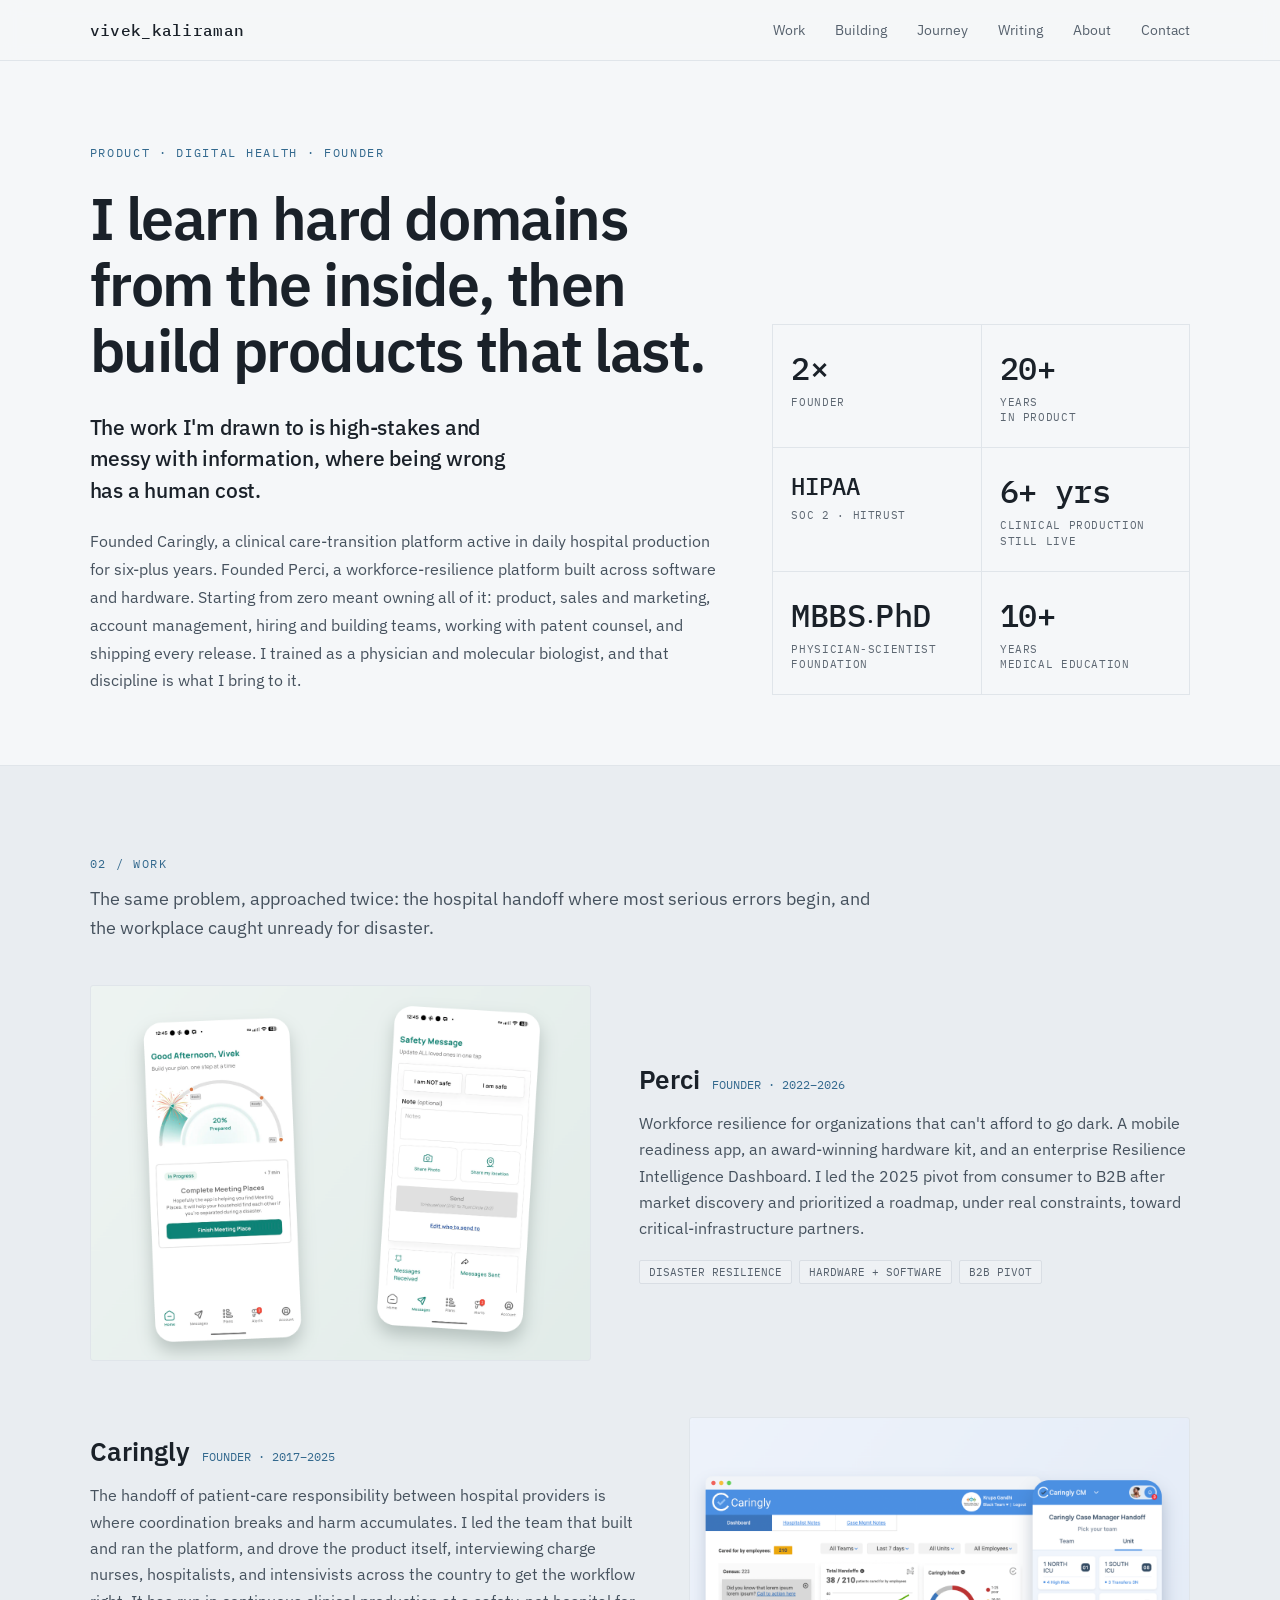
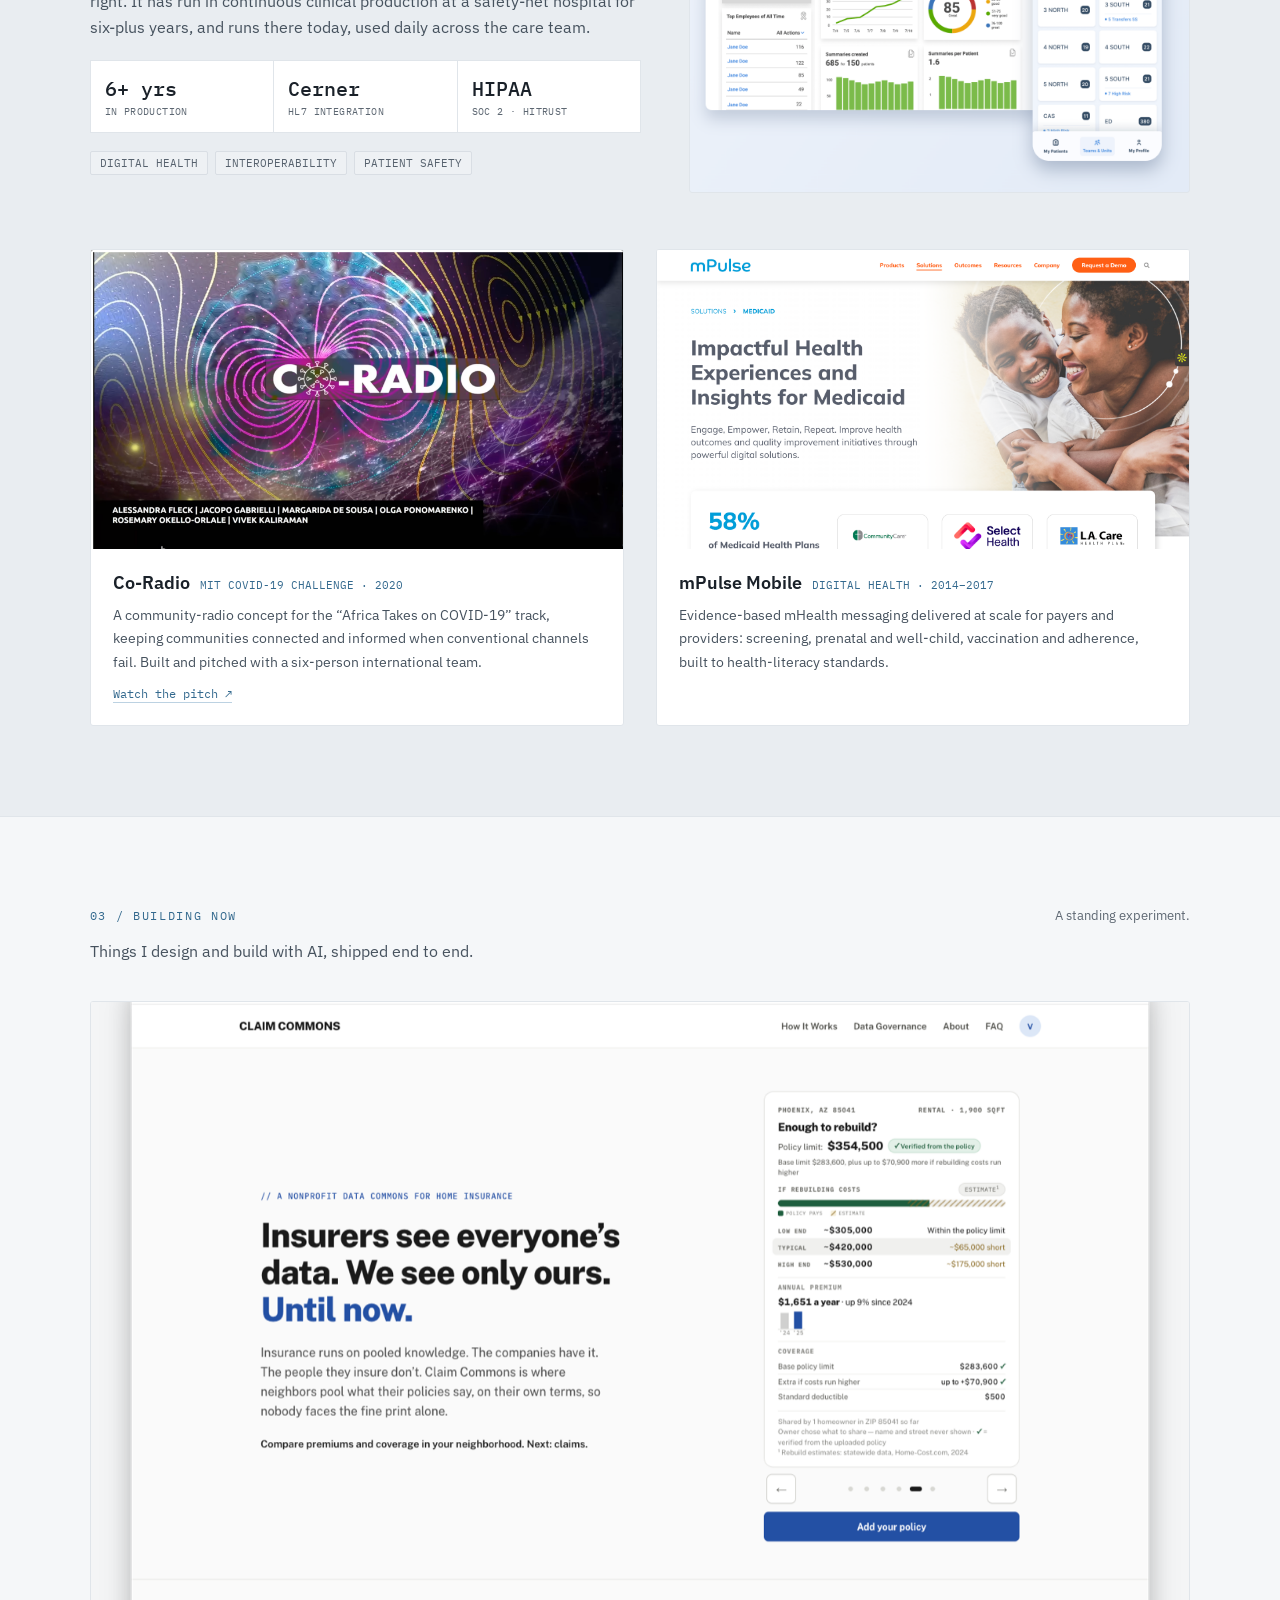
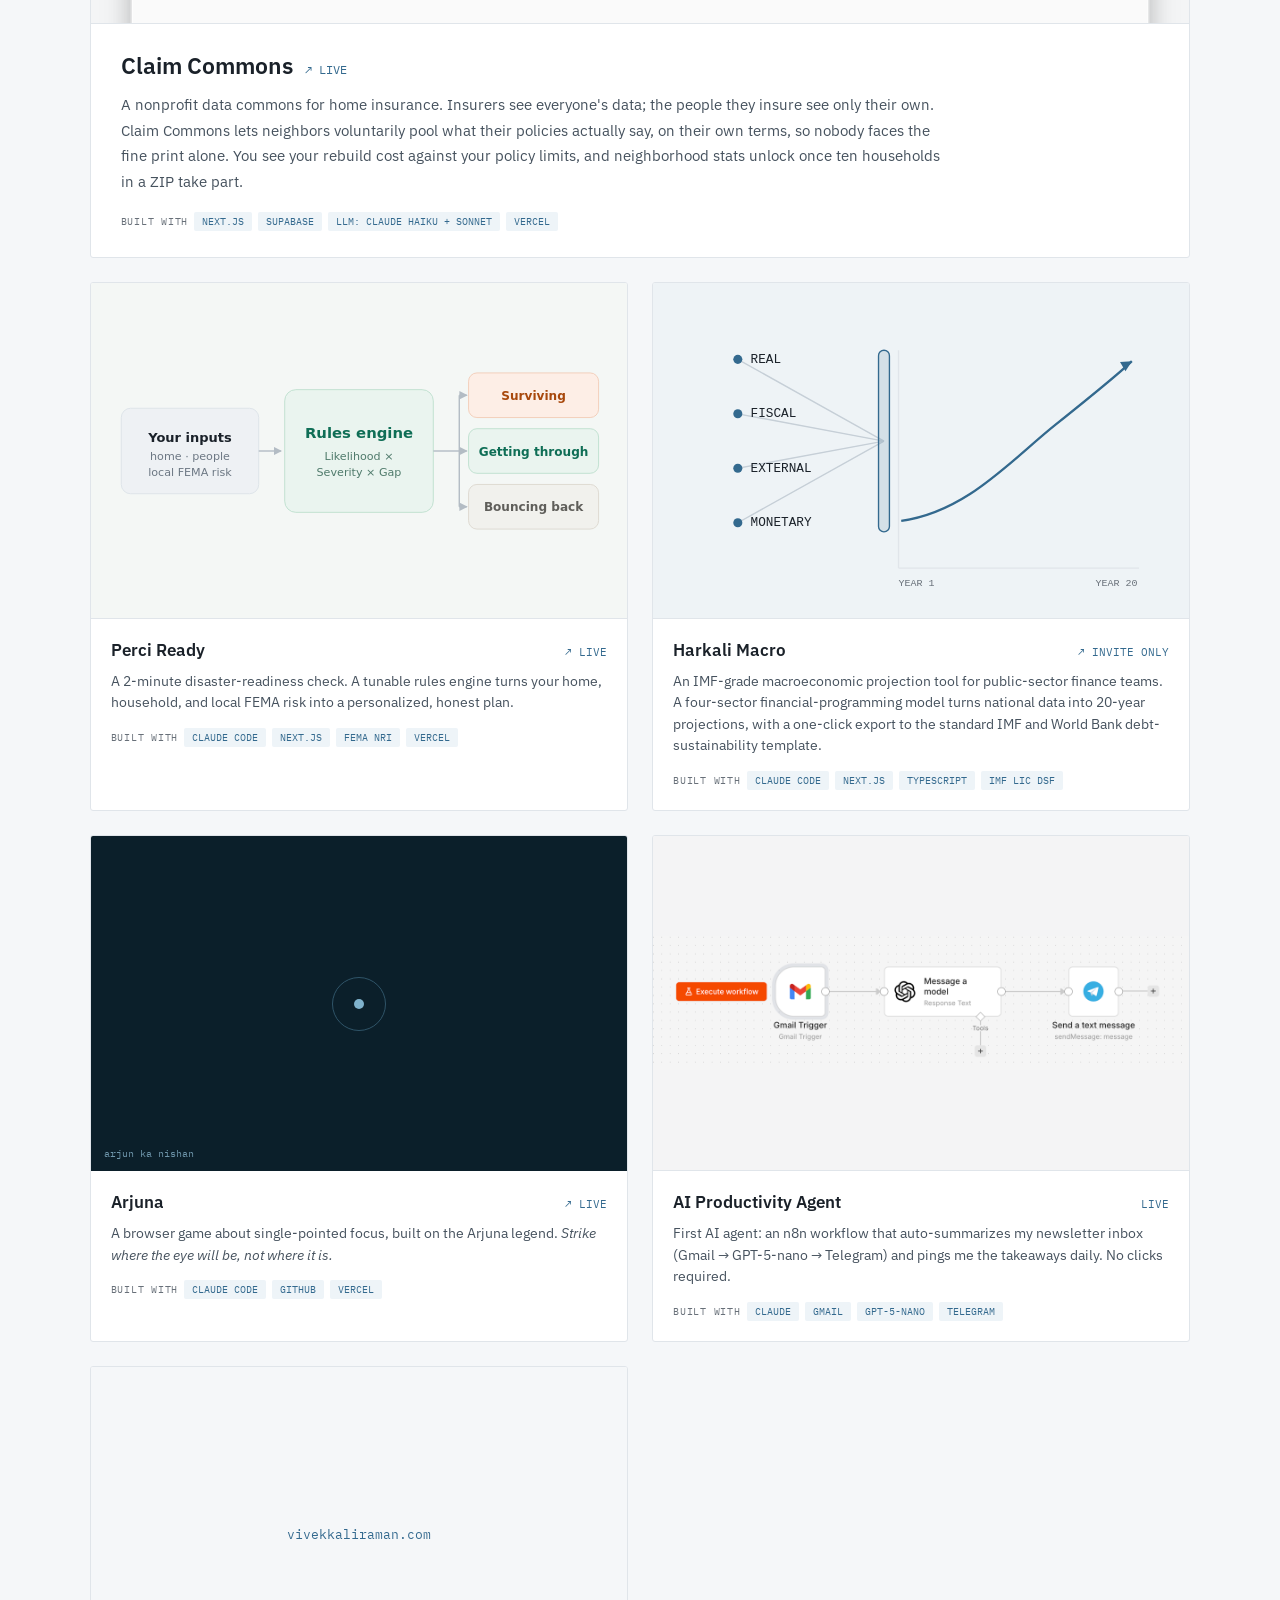
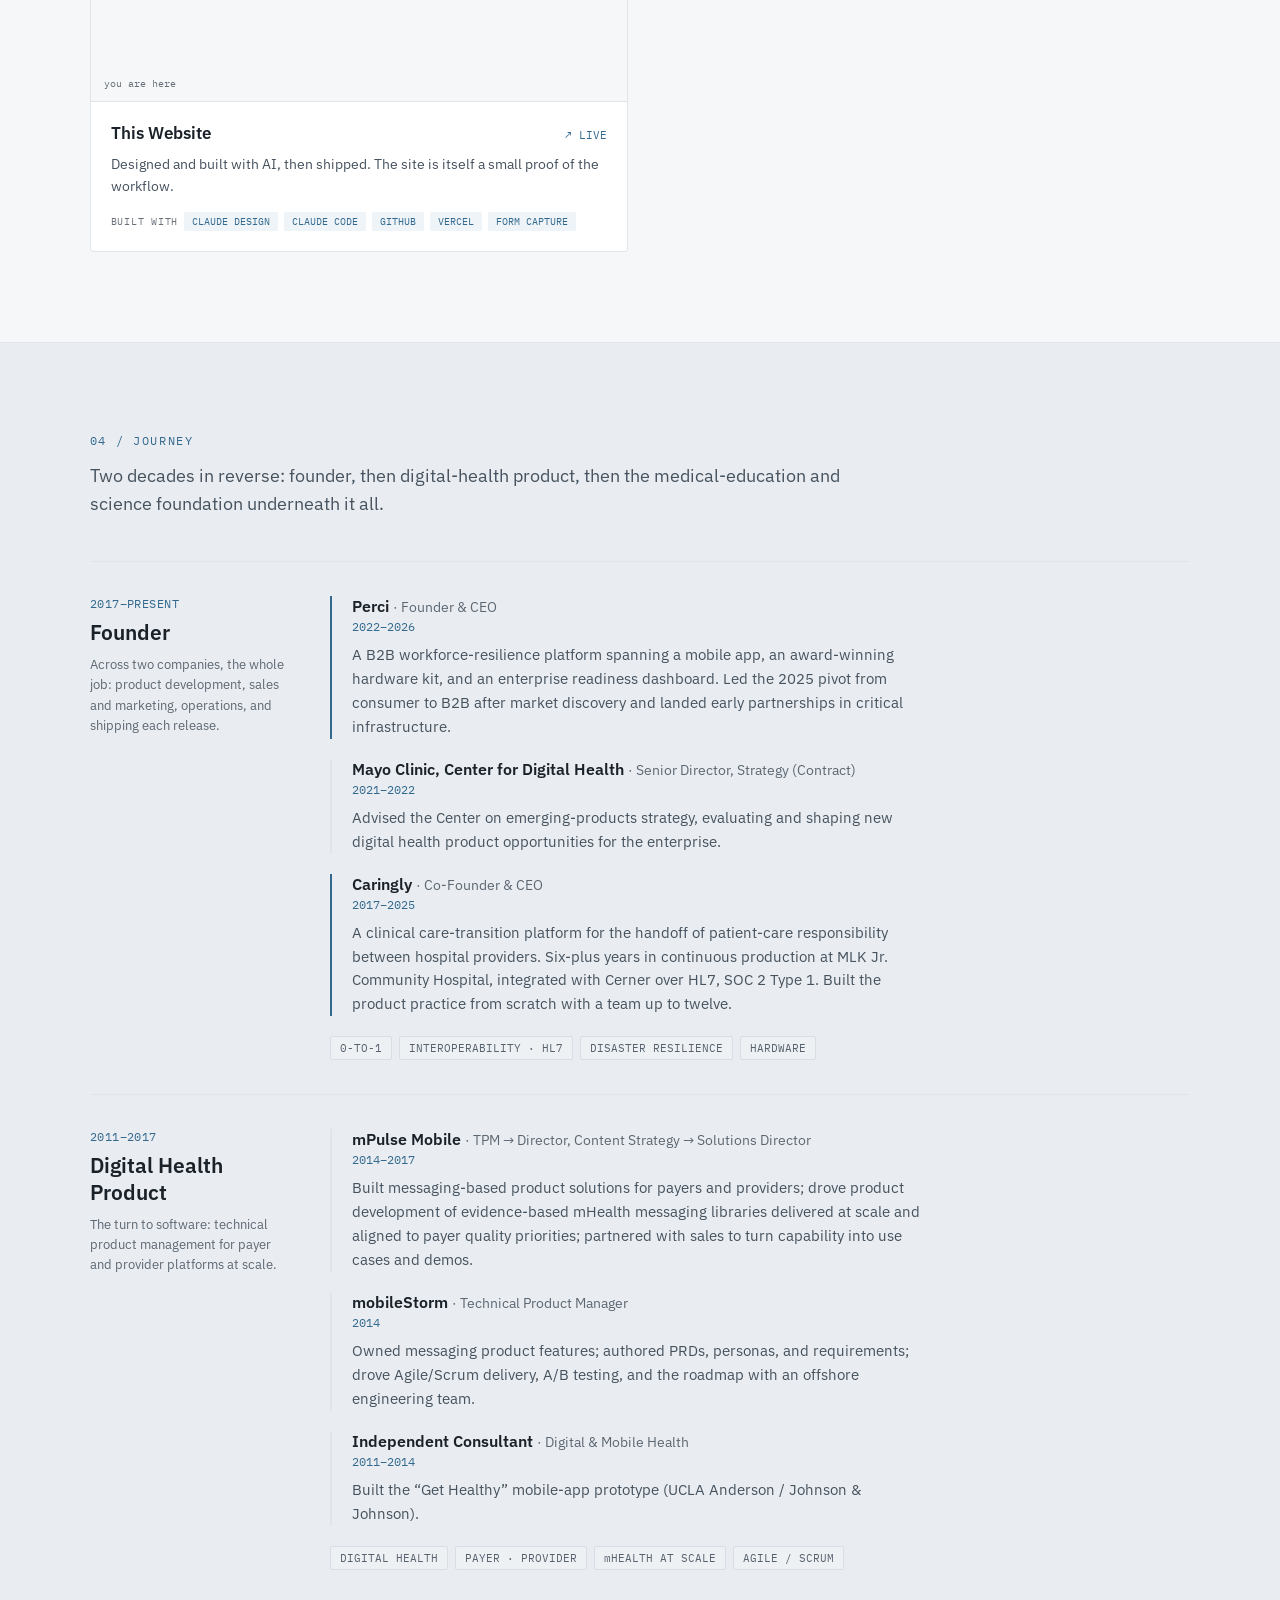
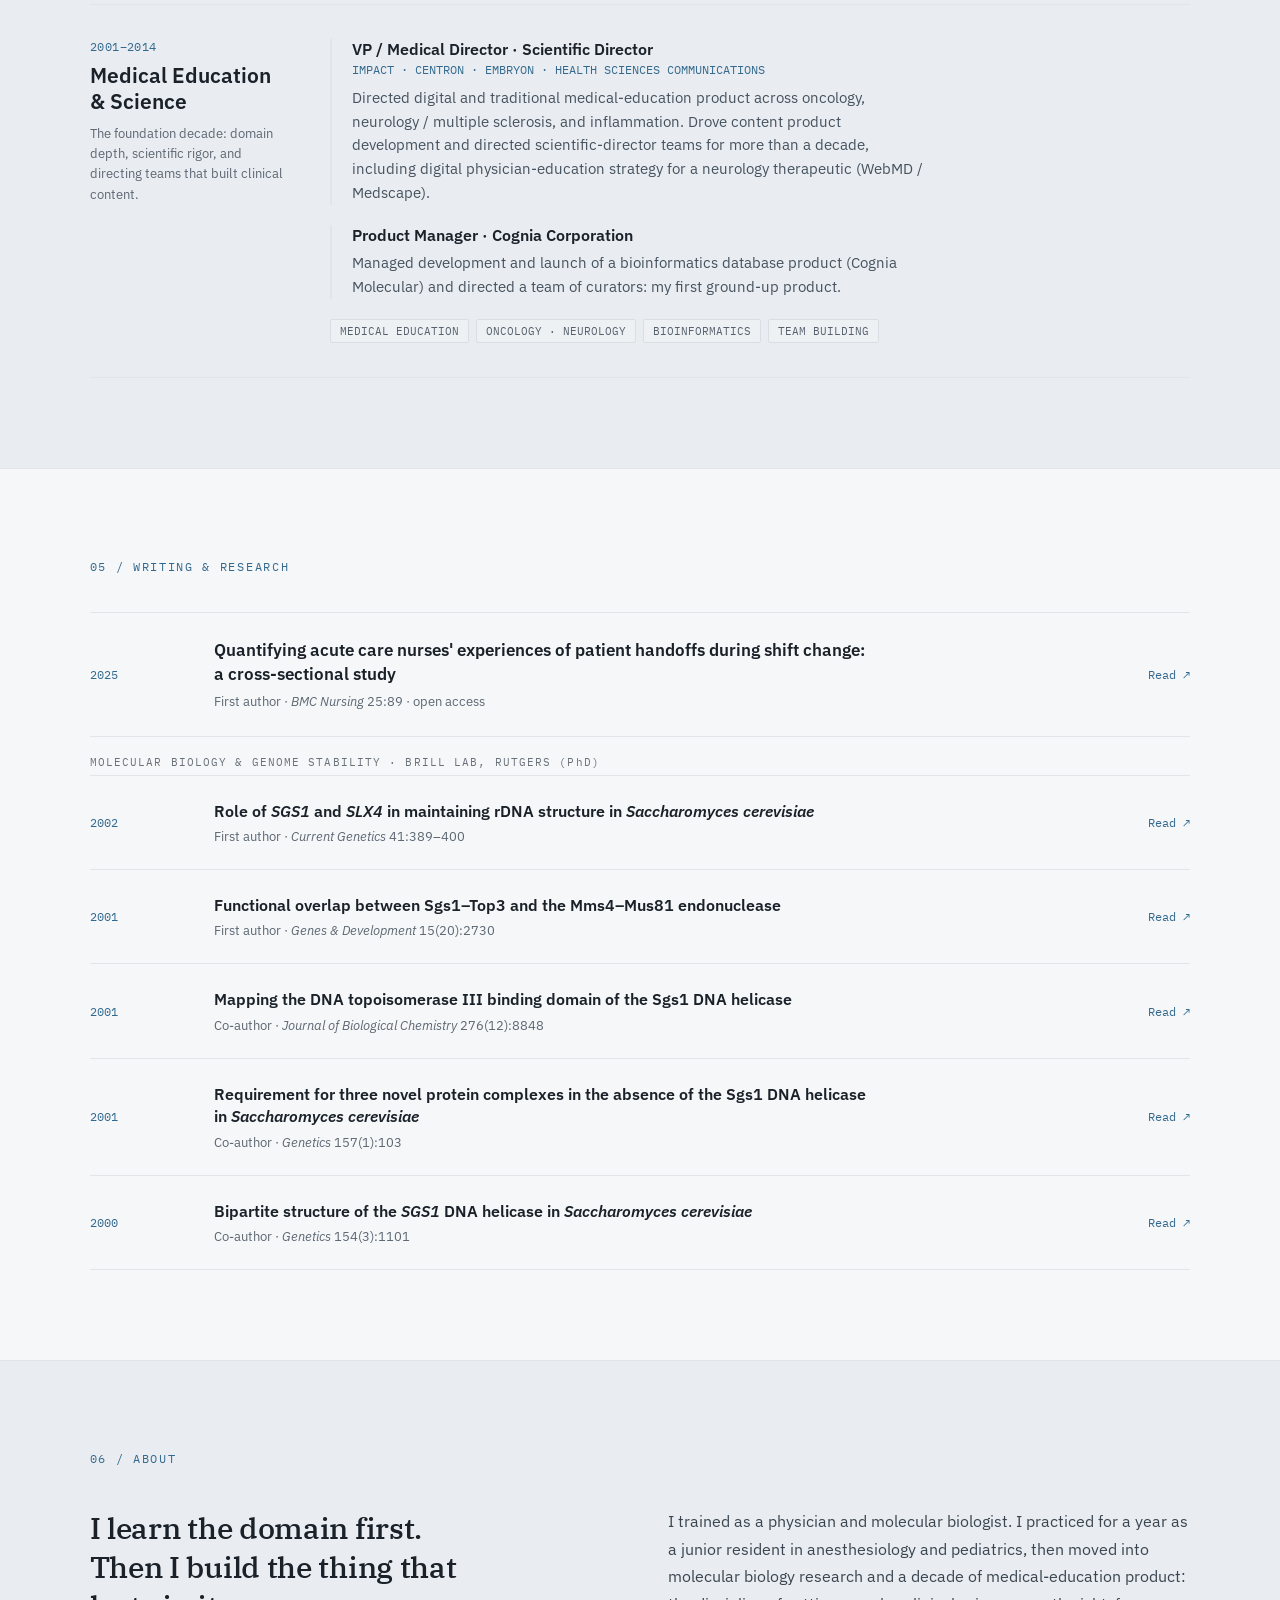
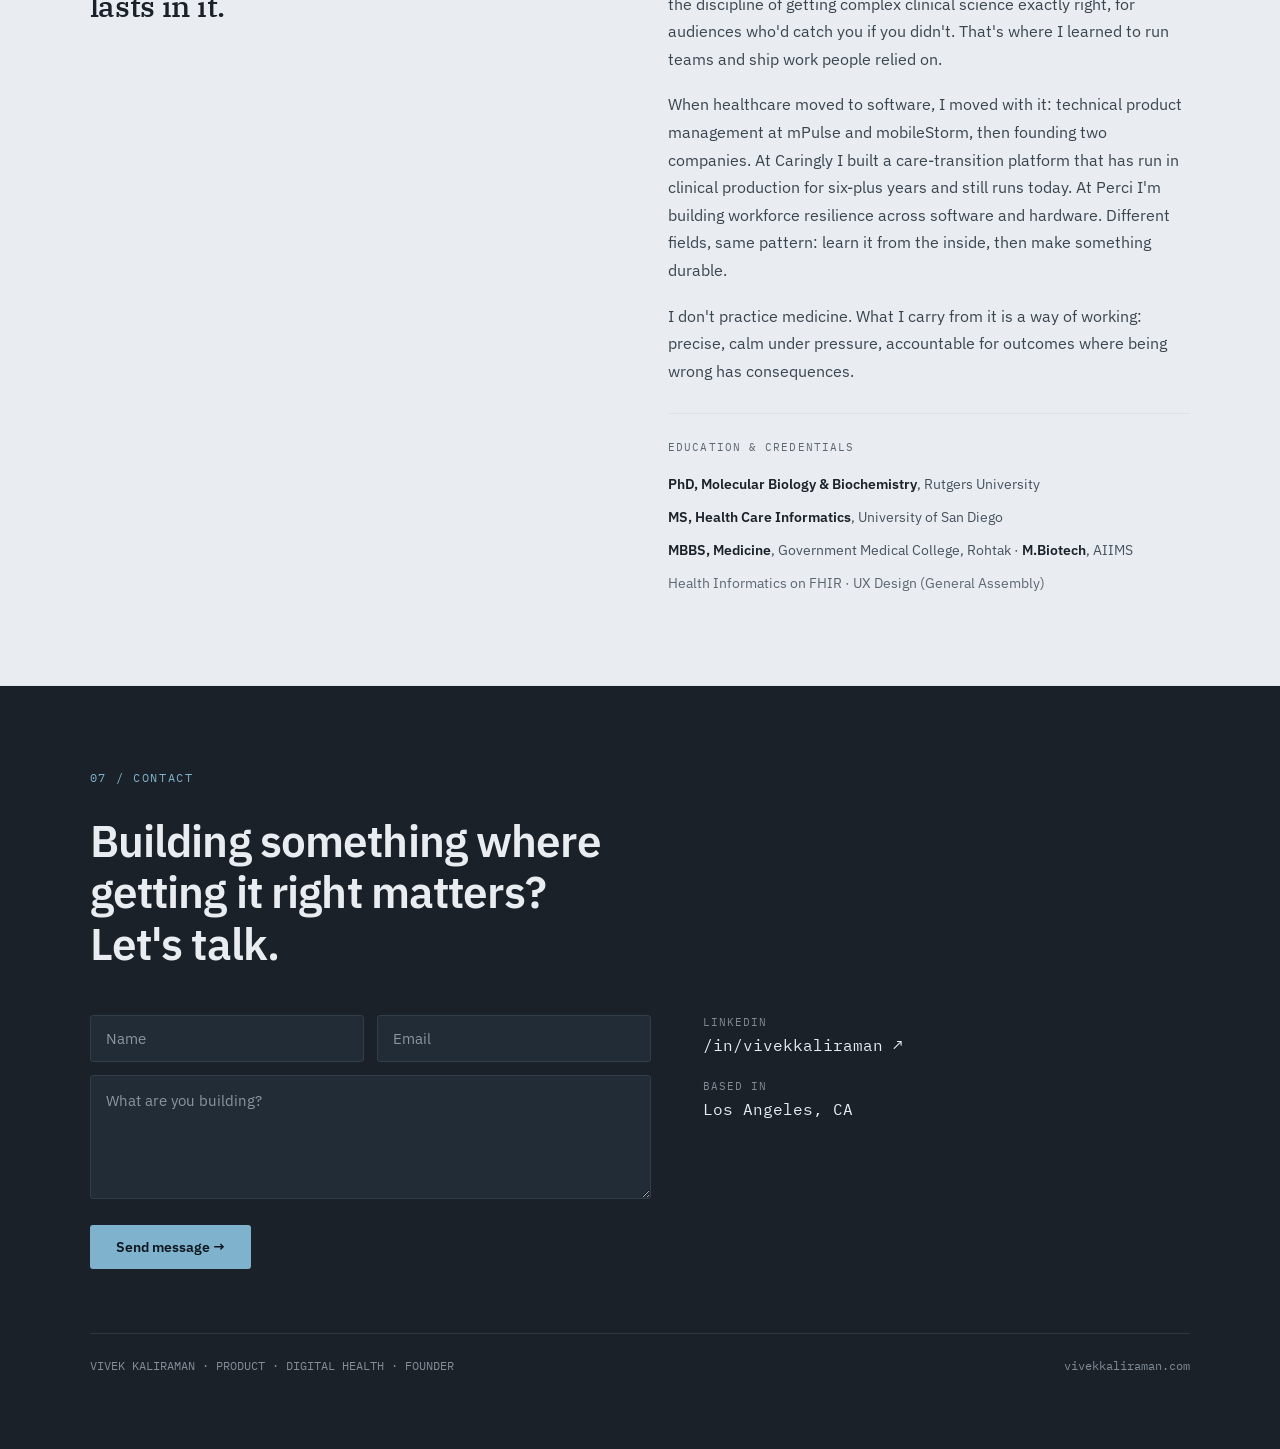
==== index.html @ 5c7702f4 "Point Perci Ready to /check; link Harkali to its live invite-only app Perci Ready card now deep-link" ====
<!DOCTYPE html>
<html lang="en">
<head>
  <meta charset="utf-8">
  <meta name="viewport" content="width=device-width, initial-scale=1">
  <title>Vivek Kaliraman — Product · Digital Health · Founder</title>
  <meta name="description" content="Vivek Kaliraman — physician-scientist turned product leader and 2× founder (Caringly, Perci), building durable products in high-stakes domains.">
  <link rel="canonical" href="https://www.vivekkaliraman.com/">
  <meta name="robots" content="index, follow, max-image-preview:large">
  <meta name="author" content="Vivek Kaliraman">
  <meta name="theme-color" content="#1a2129">

  <!-- Open Graph -->
  <meta property="og:type" content="website">
  <meta property="og:site_name" content="Vivek Kaliraman">
  <meta property="og:locale" content="en_US">
  <meta property="og:title" content="Vivek Kaliraman — Product · Digital Health · Founder">
  <meta property="og:description" content="Physician-scientist, product leader, and 2× founder. Building durable products in high-stakes, messy domains.">
  <meta property="og:url" content="https://www.vivekkaliraman.com/">
  <meta property="og:image" content="https://www.vivekkaliraman.com/assets/og-image.png">
  <meta property="og:image:width" content="1200">
  <meta property="og:image:height" content="630">
  <meta property="og:image:alt" content="Vivek Kaliraman — Product · Digital Health · Founder">

  <!-- Twitter -->
  <meta name="twitter:card" content="summary_large_image">
  <meta name="twitter:title" content="Vivek Kaliraman — Product · Digital Health · Founder">
  <meta name="twitter:description" content="Physician-scientist, product leader, and 2× founder. Building durable products in high-stakes, messy domains.">
  <meta name="twitter:image" content="https://www.vivekkaliraman.com/assets/og-image.png">
  <meta name="twitter:image:alt" content="Vivek Kaliraman — Product · Digital Health · Founder">

  <link rel="icon" href="favicon.svg" type="image/svg+xml">

  <!-- Fonts -->
  <link rel="preconnect" href="https://fonts.googleapis.com">
  <link rel="preconnect" href="https://fonts.gstatic.com" crossorigin>
  <link href="https://fonts.googleapis.com/css2?family=IBM+Plex+Sans:wght@400;500;600;700&family=IBM+Plex+Mono:wght@400;500&family=IBM+Plex+Serif:wght@400;500&display=swap" rel="stylesheet">

  <link rel="stylesheet" href="styles.css">

  <!-- Structured data for search + AI answer engines -->
  <script type="application/ld+json">
  {
    "@context": "https://schema.org",
    "@graph": [
      {
        "@type": "Person",
        "@id": "https://www.vivekkaliraman.com/#person",
        "name": "Vivek Kaliraman",
        "url": "https://www.vivekkaliraman.com/",
        "image": "https://www.vivekkaliraman.com/assets/og-image.png",
        "jobTitle": "Product Leader & Founder",
        "description": "Physician-scientist turned product leader and 2× founder (Caringly, Perci), working across digital health, patient safety, and workforce resilience.",
        "sameAs": [
          "https://www.linkedin.com/in/vivekkaliraman"
        ],
        "knowsAbout": [
          "Digital Health",
          "Product Management",
          "Disaster Resilience",
          "Healthcare Interoperability",
          "HL7",
          "Patient Safety",
          "Molecular Biology",
          "Medical Education"
        ],
        "alumniOf": [
          { "@type": "CollegeOrUniversity", "name": "Rutgers University" },
          { "@type": "CollegeOrUniversity", "name": "University of San Diego" },
          { "@type": "CollegeOrUniversity", "name": "Government Medical College, Rohtak" },
          { "@type": "CollegeOrUniversity", "name": "All India Institute of Medical Sciences (AIIMS)" }
        ],
        "worksFor": { "@type": "Organization", "name": "Perci" }
      },
      {
        "@type": "WebSite",
        "@id": "https://www.vivekkaliraman.com/#website",
        "url": "https://www.vivekkaliraman.com/",
        "name": "Vivek Kaliraman",
        "description": "Personal portfolio of Vivek Kaliraman — product leader and 2× founder in digital health.",
        "publisher": { "@id": "https://www.vivekkaliraman.com/#person" }
      }
    ]
  }
  </script>
</head>
<body>
  <a class="skip-link" href="#main">Skip to content</a>

  <!-- ===== NAV ===== -->
  <nav class="nav" id="site-nav">
    <a href="#top" class="wordmark">vivek_kaliraman</a>
    <button class="nav-toggle" id="nav-toggle" type="button" aria-label="Open menu" aria-expanded="false" aria-controls="navlinks">
      <span class="nav-toggle-bars" aria-hidden="true"></span>
    </button>
    <div class="navlinks" id="navlinks">
      <a href="#projects">Work</a>
      <a href="#building">Building</a>
      <a href="#journey">Journey</a>
      <a href="#writing">Writing</a>
      <a href="#about">About</a>
      <a href="#contact">Contact</a>
    </div>
  </nav>

  <main id="main" tabindex="-1">
  <!-- ===== 01 HERO ===== -->
  <header id="top" class="hero">
    <div>
      <div class="hero-eyebrow">PRODUCT · DIGITAL HEALTH · FOUNDER</div>
      <h1>I learn hard domains from the inside, then build products that last.</h1>
      <p class="hero-sub">The work I'm drawn to is high-stakes and messy with information, where being wrong has a human cost.</p>
      <p class="hero-bio">Founded Caringly, a clinical care-transition platform active in daily hospital production for six-plus years. Founded Perci, a workforce-resilience platform built across software and hardware. Starting from zero meant owning all of it: product, sales and marketing, account management, hiring and building teams, working with patent counsel, and shipping every release. I trained as a physician and molecular biologist, and that discipline is what I bring to it.</p>
    </div>
    <!-- facts -->
    <div class="stats">
      <div class="stat">
        <div class="stat-num">2×</div>
        <div class="stat-label">FOUNDER</div>
      </div>
      <div class="stat">
        <div class="stat-num">20+</div>
        <div class="stat-label">YEARS<br>IN PRODUCT</div>
      </div>
      <div class="stat">
        <div class="stat-num sm">HIPAA</div>
        <div class="stat-label">SOC 2 · HITRUST</div>
      </div>
      <div class="stat">
        <div class="stat-num">6+ yrs</div>
        <div class="stat-label">CLINICAL PRODUCTION<br>STILL LIVE</div>
      </div>
      <div class="stat">
        <div class="stat-num">MBBS<span class="mid">·</span>PhD</div>
        <div class="stat-label">PHYSICIAN-SCIENTIST<br>FOUNDATION</div>
      </div>
      <div class="stat">
        <div class="stat-num">10+</div>
        <div class="stat-label">YEARS<br>MEDICAL EDUCATION</div>
      </div>
    </div>
  </header>

  <!-- ===== 02 WORK ===== -->
  <section id="projects" class="section band">
    <div style="margin-bottom:14px;"><h2 class="eyebrow">02 / WORK</h2></div>
    <p class="section-intro">The same problem, approached twice: the hospital handoff where most serious errors begin, and the workplace caught unready for disaster.</p>

    <!-- PERCI -->
    <div class="project perci">
      <div class="shot perci" role="img" aria-label="Two Perci mobile screens on a teal tint"></div>
      <div>
        <div class="project-head">
          <div class="project-title">Perci</div>
          <div class="project-meta">FOUNDER · 2022–2026</div>
        </div>
        <p class="project-body">Workforce resilience for organizations that can't afford to go dark. A mobile readiness app, an award-winning hardware kit, and an enterprise Resilience Intelligence Dashboard. I led the 2025 pivot from consumer to B2B after market discovery and prioritized a roadmap, under real constraints, toward critical-infrastructure partners.</p>
        <div class="tags">
          <span class="tag">DISASTER RESILIENCE</span>
          <span class="tag">HARDWARE + SOFTWARE</span>
          <span class="tag">B2B PIVOT</span>
        </div>
      </div>
    </div>

    <!-- CARINGLY -->
    <div class="project caringly">
      <div>
        <div class="project-head">
          <div class="project-title">Caringly</div>
          <div class="project-meta">FOUNDER · 2017–2025</div>
        </div>
        <p class="project-body">The handoff of patient-care responsibility between hospital providers is where coordination breaks and harm accumulates. I led the team that built and ran the platform, and drove the product itself, interviewing charge nurses, hospitalists, and intensivists across the country to get the workflow right. It has run in continuous clinical production at a safety-net hospital for six-plus years, and runs there today, used daily across the care team.</p>
        <div class="ministats">
          <div class="ministat"><div class="ministat-num">6+ yrs</div><div class="ministat-label">IN PRODUCTION</div></div>
          <div class="ministat"><div class="ministat-num">Cerner</div><div class="ministat-label">HL7 INTEGRATION</div></div>
          <div class="ministat"><div class="ministat-num">HIPAA</div><div class="ministat-label">SOC 2 · HITRUST</div></div>
        </div>
        <div class="tags">
          <span class="tag">DIGITAL HEALTH</span>
          <span class="tag">INTEROPERABILITY</span>
          <span class="tag">PATIENT SAFETY</span>
        </div>
      </div>
      <div class="shot caringly" role="img" aria-label="Caringly analytics dashboard and case-manager mobile app"></div>
    </div>

    <!-- TWO SMALL: Co-Radio + mPulse -->
    <div class="small-cards">
      <div class="card">
        <a href="https://www.youtube.com/watch?v=twT2js5BNek" target="_blank" rel="noopener" class="card-media coradio" aria-label="Watch the Co-Radio pitch on YouTube"></a>
        <div class="card-body">
          <div class="card-head">
            <div class="card-title">Co-Radio</div>
            <div class="card-meta">MIT COVID-19 CHALLENGE · 2020</div>
          </div>
          <p class="card-text">A community-radio concept for the “Africa Takes on COVID-19” track, keeping communities connected and informed when conventional channels fail. Built and pitched with a six-person international team.</p>
          <a href="https://www.youtube.com/watch?v=twT2js5BNek" target="_blank" rel="noopener" class="read-link">Watch the pitch ↗</a>
        </div>
      </div>
      <div class="card">
        <div class="card-media mpulse" role="img" aria-label="mPulse Mobile Medicaid marketing hero"></div>
        <div class="card-body">
          <div class="card-head">
            <div class="card-title">mPulse Mobile</div>
            <div class="card-meta">DIGITAL HEALTH · 2014–2017</div>
          </div>
          <p class="card-text">Evidence-based mHealth messaging delivered at scale for payers and providers: screening, prenatal and well-child, vaccination and adherence, built to health-literacy standards.</p>
        </div>
      </div>
    </div>
  </section>

  <!-- ===== 03 BUILDING NOW ===== -->
  <section id="building" class="section">
    <div class="building-head">
      <h2 class="eyebrow">03 / BUILDING NOW</h2>
      <div class="building-caption">A standing experiment.</div>
    </div>
    <p class="building-lead">Things I design and build with AI, shipped end to end.</p>
    <!-- Claim Commons (featured) -->
    <a href="https://claimcommons.org/" target="_blank" rel="noopener" class="feature-build">
      <div class="feature-banner">
        <img src="assets/claimcommons-hero.png" alt="Claim Commons homepage: 'Insurers see everyone's data. We see only ours. Until now.' beside a sample policy card showing rebuild cost against coverage" loading="lazy" width="1400" height="792">
      </div>
      <div class="feature-body">
        <div class="feature-head">
          <div class="feature-title">Claim Commons</div>
          <div class="feature-meta">↗ LIVE</div>
        </div>
        <p class="feature-text">A nonprofit data commons for home insurance. Insurers see everyone's data; the people they insure see only their own. Claim Commons lets neighbors voluntarily pool what their policies actually say, on their own terms, so nobody faces the fine print alone. You see your rebuild cost against your policy limits, and neighborhood stats unlock once ten households in a ZIP take part.</p>
        <div class="built-with">
          <span class="built-with-label">BUILT WITH</span>
          <span class="pill">NEXT.JS</span>
          <span class="pill">SUPABASE</span>
          <span class="pill">LLM: CLAUDE HAIKU + SONNET</span>
          <span class="pill">VERCEL</span>
        </div>
      </div>
    </a>
    <div class="g-3">
      <!-- Perci Ready -->
      <a href="https://perciready.com/check" target="_blank" rel="noopener" class="build-card">
        <div class="build-hero perci">
          <img src="assets/perci-engine.svg" alt="Perci Ready rules engine: your inputs flow through the engine into three result tiers, surviving, getting through, and bouncing back" class="perci-shot" loading="lazy" width="560" height="340">
        </div>
        <div class="build-body">
          <div class="build-card-head">
            <div class="build-card-title">Perci Ready</div>
            <div class="build-card-status">↗ LIVE</div>
          </div>
          <p class="build-text">A 2-minute disaster-readiness check. A tunable rules engine turns your home, household, and local FEMA risk into a personalized, honest plan.</p>
          <div class="built-with">
            <span class="built-with-label">BUILT WITH</span>
            <span class="pill">CLAUDE CODE</span>
            <span class="pill">NEXT.JS</span>
            <span class="pill">FEMA NRI</span>
            <span class="pill">VERCEL</span>
          </div>
        </div>
      </a>
      <!-- Harkali Macro -->
      <a href="https://harkali-macro.vercel.app/" target="_blank" rel="noopener" class="build-card">
        <div class="build-hero harkali">
          <svg class="harkali-shot" viewBox="0 0 560 340" xmlns="http://www.w3.org/2000/svg" role="img" aria-label="Four sectors, real, fiscal, external and monetary, feeding a 20-year upward projection">
            <g stroke="#c6cfd7" stroke-width="1.5" fill="none">
              <path d="M78 70 L239 160"/>
              <path d="M78 130 L239 160"/>
              <path d="M78 190 L239 160"/>
              <path d="M78 250 L239 160"/>
            </g>
            <g fill="#33698e">
              <circle cx="78" cy="70" r="5"/>
              <circle cx="78" cy="130" r="5"/>
              <circle cx="78" cy="190" r="5"/>
              <circle cx="78" cy="250" r="5"/>
            </g>
            <g fill="#1a2129" font-family="monospace" font-size="14" dominant-baseline="middle">
              <text x="92" y="70">REAL</text>
              <text x="92" y="130">FISCAL</text>
              <text x="92" y="190">EXTERNAL</text>
              <text x="92" y="250">MONETARY</text>
            </g>
            <rect x="233" y="60" width="12" height="200" rx="6" fill="#33698e" fill-opacity="0.14" stroke="#33698e" stroke-width="1.5"/>
            <line x1="255" y1="300" x2="520" y2="300" stroke="#e0e5ea" stroke-width="1.5"/>
            <line x1="255" y1="300" x2="255" y2="60" stroke="#e0e5ea" stroke-width="1.5"/>
            <path d="M258 248 C 330 238, 378 182, 428 142 S 498 86, 512 72" fill="none" stroke="#33698e" stroke-width="2.5"/>
            <path d="M512 72 l -13 1 l 6 10 z" fill="#33698e"/>
            <g fill="#687079" font-family="monospace" font-size="11">
              <text x="255" y="320">YEAR 1</text>
              <text x="472" y="320">YEAR 20</text>
            </g>
          </svg>
        </div>
        <div class="build-body">
          <div class="build-card-head">
            <div class="build-card-title">Harkali Macro</div>
            <div class="build-card-status">↗ INVITE ONLY</div>
          </div>
          <p class="build-text">An IMF-grade macroeconomic projection tool for public-sector finance teams. A four-sector financial-programming model turns national data into 20-year projections, with a one-click export to the standard IMF and World Bank debt-sustainability template.</p>
          <div class="built-with">
            <span class="built-with-label">BUILT WITH</span>
            <span class="pill">CLAUDE CODE</span>
            <span class="pill">NEXT.JS</span>
            <span class="pill">TYPESCRIPT</span>
            <span class="pill">IMF LIC DSF</span>
          </div>
        </div>
      </a>
      <!-- Arjuna -->
      <a href="https://arjuna-focus.vercel.app/" target="_blank" rel="noopener" class="build-card">
        <div class="build-hero arjuna">
          <div class="arjuna-ring"><div class="arjuna-dot"></div></div>
          <span class="build-hero-caption">arjun ka nishan</span>
        </div>
        <div class="build-body">
          <div class="build-card-head">
            <div class="build-card-title">Arjuna</div>
            <div class="build-card-status">↗ LIVE</div>
          </div>
          <p class="build-text">A browser game about single-pointed focus, built on the Arjuna legend. <em>Strike where the eye will be, not where it is.</em></p>
          <div class="built-with">
            <span class="built-with-label">BUILT WITH</span>
            <span class="pill">CLAUDE CODE</span>
            <span class="pill">GITHUB</span>
            <span class="pill">VERCEL</span>
          </div>
        </div>
      </a>
      <!-- AI agent -->
      <div class="build-card">
        <div class="build-hero agent">
          <img src="assets/ai-agent-workflow.png" alt="n8n workflow: Gmail Trigger → Message a model (GPT-5-nano) → Send a Telegram message" class="agent-shot" loading="lazy" width="1200" height="301">
        </div>
        <div class="build-body">
          <div class="build-card-head">
            <div class="build-card-title">AI Productivity Agent</div>
            <div class="build-card-status">LIVE</div>
          </div>
          <p class="build-text">First AI agent: an n8n workflow that auto-summarizes my newsletter inbox (Gmail → GPT-5-nano → Telegram) and pings me the takeaways daily. No clicks required.</p>
          <div class="built-with">
            <span class="built-with-label">BUILT WITH</span>
            <span class="pill">CLAUDE</span>
            <span class="pill">GMAIL</span>
            <span class="pill">GPT-5-NANO</span>
            <span class="pill">TELEGRAM</span>
          </div>
        </div>
      </div>
      <!-- This site -->
      <div class="build-card">
        <div class="build-hero site">
          <div class="site-url">vivekkaliraman.com</div>
          <span class="build-hero-caption">you are here</span>
        </div>
        <div class="build-body">
          <div class="build-card-head">
            <div class="build-card-title">This Website</div>
            <div class="build-card-status">↗ LIVE</div>
          </div>
          <p class="build-text">Designed and built with AI, then shipped. The site is itself a small proof of the workflow.</p>
          <div class="built-with">
            <span class="built-with-label">BUILT WITH</span>
            <span class="pill">CLAUDE DESIGN</span>
            <span class="pill">CLAUDE CODE</span>
            <span class="pill">GITHUB</span>
            <span class="pill">VERCEL</span>
            <span class="pill">FORM CAPTURE</span>
          </div>
        </div>
      </div>
    </div>
  </section>

  <!-- ===== 04 JOURNEY ===== -->
  <section id="journey" class="section band">
    <div style="margin-bottom:14px;"><h2 class="eyebrow">04 / JOURNEY</h2></div>
    <p class="section-intro">Two decades in reverse: founder, then digital-health product, then the medical-education and science foundation underneath it all.</p>

    <!-- ERA: FOUNDER -->
    <div class="era">
      <div>
        <div class="era-period">2017–PRESENT</div>
        <div class="era-title">Founder</div>
        <div class="era-desc">Across two companies, the whole job: product development, sales and marketing, operations, and shipping each release.</div>
      </div>
      <div class="roles">
        <div class="role headline">
          <div class="role-title">Perci <span class="role-org">· Founder &amp; CEO</span></div>
          <div class="role-date">2022–2026</div>
          <p class="role-body">A B2B workforce-resilience platform spanning a mobile app, an award-winning hardware kit, and an enterprise readiness dashboard. Led the 2025 pivot from consumer to B2B after market discovery and landed early partnerships in critical infrastructure.</p>
        </div>
        <div class="role">
          <div class="role-title">Mayo Clinic, Center for Digital Health <span class="role-org">· Senior Director, Strategy (Contract)</span></div>
          <div class="role-date">2021–2022</div>
          <p class="role-body">Advised the Center on emerging-products strategy, evaluating and shaping new digital health product opportunities for the enterprise.</p>
        </div>
        <div class="role headline">
          <div class="role-title">Caringly <span class="role-org">· Co-Founder &amp; CEO</span></div>
          <div class="role-date">2017–2025</div>
          <p class="role-body">A clinical care-transition platform for the handoff of patient-care responsibility between hospital providers. Six-plus years in continuous production at MLK Jr. Community Hospital, integrated with Cerner over HL7, SOC 2 Type 1. Built the product practice from scratch with a team up to twelve.</p>
        </div>
        <div class="tags">
          <span class="tag">0-TO-1</span>
          <span class="tag">INTEROPERABILITY · HL7</span>
          <span class="tag">DISASTER RESILIENCE</span>
          <span class="tag">HARDWARE</span>
        </div>
      </div>
    </div>

    <!-- ERA: DIGITAL HEALTH PRODUCT -->
    <div class="era">
      <div>
        <div class="era-period">2011–2017</div>
        <div class="era-title">Digital Health<br>Product</div>
        <div class="era-desc">The turn to software: technical product management for payer and provider platforms at scale.</div>
      </div>
      <div class="roles">
        <div class="role">
          <div class="role-title">mPulse Mobile <span class="role-org">· TPM → Director, Content Strategy → Solutions Director</span></div>
          <div class="role-date">2014–2017</div>
          <p class="role-body">Built messaging-based product solutions for payers and providers; drove product development of evidence-based mHealth messaging libraries delivered at scale and aligned to payer quality priorities; partnered with sales to turn capability into use cases and demos.</p>
        </div>
        <div class="role">
          <div class="role-title">mobileStorm <span class="role-org">· Technical Product Manager</span></div>
          <div class="role-date">2014</div>
          <p class="role-body">Owned messaging product features; authored PRDs, personas, and requirements; drove Agile/Scrum delivery, A/B testing, and the roadmap with an offshore engineering team.</p>
        </div>
        <div class="role">
          <div class="role-title">Independent Consultant <span class="role-org">· Digital &amp; Mobile Health</span></div>
          <div class="role-date">2011–2014</div>
          <p class="role-body">Built the “Get Healthy” mobile-app prototype (UCLA Anderson / Johnson &amp; Johnson).</p>
        </div>
        <div class="tags">
          <span class="tag">DIGITAL HEALTH</span>
          <span class="tag">PAYER · PROVIDER</span>
          <span class="tag">mHEALTH AT SCALE</span>
          <span class="tag">AGILE / SCRUM</span>
        </div>
      </div>
    </div>

    <!-- ERA: MEDICAL EDUCATION & SCIENCE -->
    <div class="era">
      <div>
        <div class="era-period">2001–2014</div>
        <div class="era-title">Medical Education<br>&amp; Science</div>
        <div class="era-desc">The foundation decade: domain depth, scientific rigor, and directing teams that built clinical content.</div>
      </div>
      <div class="roles">
        <div class="role">
          <div class="role-title">VP / Medical Director · Scientific Director</div>
          <div class="role-date">IMPACT · CENTRON · EMBRYON · HEALTH SCIENCES COMMUNICATIONS</div>
          <p class="role-body">Directed digital and traditional medical-education product across oncology, neurology / multiple sclerosis, and inflammation. Drove content product development and directed scientific-director teams for more than a decade, including digital physician-education strategy for a neurology therapeutic (WebMD / Medscape).</p>
        </div>
        <div class="role">
          <div class="role-title">Product Manager · Cognia Corporation</div>
          <p class="role-body tight">Managed development and launch of a bioinformatics database product (Cognia Molecular) and directed a team of curators: my first ground-up product.</p>
        </div>
        <div class="tags">
          <span class="tag">MEDICAL EDUCATION</span>
          <span class="tag">ONCOLOGY · NEUROLOGY</span>
          <span class="tag">BIOINFORMATICS</span>
          <span class="tag">TEAM BUILDING</span>
        </div>
      </div>
    </div>
  </section>

  <!-- ===== 05 WRITING & RESEARCH ===== -->
  <section id="writing" class="section">
    <h2 class="eyebrow" style="display:block;margin-bottom:38px;">05 / WRITING &amp; RESEARCH</h2>

    <a href="https://link.springer.com/article/10.1186/s12912-025-03802-6" target="_blank" rel="noopener" class="pub">
      <div class="pub-year">2025</div>
      <div>
        <div class="pub-title lead">Quantifying acute care nurses' experiences of patient handoffs during shift change: a cross-sectional study</div>
        <div class="pub-cite">First author · <em>BMC Nursing</em> 25:89 · open access</div>
      </div>
      <span class="pub-read">Read ↗</span>
    </a>

    <div class="pub-group">MOLECULAR BIOLOGY &amp; GENOME STABILITY · BRILL LAB, RUTGERS (PhD)</div>

    <a href="https://link.springer.com/article/10.1007/s00294-002-0319-6" target="_blank" rel="noopener" class="pub">
      <div class="pub-year">2002</div>
      <div>
        <div class="pub-title">Role of <em>SGS1</em> and <em>SLX4</em> in maintaining rDNA structure in <em>Saccharomyces cerevisiae</em></div>
        <div class="pub-cite">First author · <em>Current Genetics</em> 41:389–400</div>
      </div>
      <span class="pub-read">Read ↗</span>
    </a>

    <a href="https://genesdev.cshlp.org/content/15/20/2730.long" target="_blank" rel="noopener" class="pub">
      <div class="pub-year">2001</div>
      <div>
        <div class="pub-title">Functional overlap between Sgs1–Top3 and the Mms4–Mus81 endonuclease</div>
        <div class="pub-cite">First author · <em>Genes &amp; Development</em> 15(20):2730</div>
      </div>
      <span class="pub-read">Read ↗</span>
    </a>

    <a href="https://linkinghub.elsevier.com/retrieve/pii/S0021-9258(19)46177-2" target="_blank" rel="noopener" class="pub">
      <div class="pub-year">2001</div>
      <div>
        <div class="pub-title">Mapping the DNA topoisomerase III binding domain of the Sgs1 DNA helicase</div>
        <div class="pub-cite">Co-author · <em>Journal of Biological Chemistry</em> 276(12):8848</div>
      </div>
      <span class="pub-read">Read ↗</span>
    </a>

    <a href="https://academic.oup.com/genetics/article-abstract/157/1/103/6048292" target="_blank" rel="noopener" class="pub">
      <div class="pub-year">2001</div>
      <div>
        <div class="pub-title">Requirement for three novel protein complexes in the absence of the Sgs1 DNA helicase in <em>Saccharomyces cerevisiae</em></div>
        <div class="pub-cite">Co-author · <em>Genetics</em> 157(1):103</div>
      </div>
      <span class="pub-read">Read ↗</span>
    </a>

    <a href="https://academic.oup.com/genetics/article-abstract/154/3/1101/6047847" target="_blank" rel="noopener" class="pub">
      <div class="pub-year">2000</div>
      <div>
        <div class="pub-title">Bipartite structure of the <em>SGS1</em> DNA helicase in <em>Saccharomyces cerevisiae</em></div>
        <div class="pub-cite">Co-author · <em>Genetics</em> 154(3):1101</div>
      </div>
      <span class="pub-read">Read ↗</span>
    </a>
  </section>

  <!-- ===== 06 ABOUT ===== -->
  <section id="about" class="section about">
    <div class="eyebrow" style="display:block;margin-bottom:42px;">06 / ABOUT</div>
    <div class="g-2">
      <div>
        <h2 class="about-pull">I learn the domain first. Then I build the thing that lasts in it.</h2>
      </div>
      <div class="about-body">
        <p>I trained as a physician and molecular biologist. I practiced for a year as a junior resident in anesthesiology and pediatrics, then moved into molecular biology research and a decade of medical-education product: the discipline of getting complex clinical science exactly right, for audiences who'd catch you if you didn't. That's where I learned to run teams and ship work people relied on.</p>
        <p>When healthcare moved to software, I moved with it: technical product management at mPulse and mobileStorm, then founding two companies. At Caringly I built a care-transition platform that has run in clinical production for six-plus years and still runs today. At Perci I'm building workforce resilience across software and hardware. Different fields, same pattern: learn it from the inside, then make something durable.</p>
        <p>I don't practice medicine. What I carry from it is a way of working: precise, calm under pressure, accountable for outcomes where being wrong has consequences.</p>
        <div class="credentials">
          <div class="credentials-label">EDUCATION &amp; CREDENTIALS</div>
          <div class="credentials-list">
            <div><strong>PhD, Molecular Biology &amp; Biochemistry</strong>, Rutgers University</div>
            <div><strong>MS, Health Care Informatics</strong>, University of San Diego</div>
            <div><strong>MBBS, Medicine</strong>, Government Medical College, Rohtak · <strong>M.Biotech</strong>, AIIMS</div>
            <div class="extra">Health Informatics on FHIR · UX Design (General Assembly)</div>
          </div>
        </div>
      </div>
    </div>
  </section>

  <!-- ===== 07 CONTACT ===== -->
  <section id="contact" class="contact">
    <div class="eyebrow">07 / CONTACT</div>
    <h2>Building something where getting it right matters? Let's talk.</h2>
    <div class="contact-grid">
      <!-- form: posts to Web3Forms (lead capture). See form.js -->
      <div>
        <form id="contact-form" class="contact-form" novalidate>
          <div class="form-row">
            <input class="field" name="name" id="f-name" placeholder="Name" autocomplete="name">
            <input class="field" name="email" id="f-email" type="email" placeholder="Email" autocomplete="email">
          </div>
          <textarea class="field" name="message" id="f-message" placeholder="What are you building?" rows="4"></textarea>
          <!-- honeypot: hidden from humans, catches bots -->
          <input type="checkbox" name="botcheck" tabindex="-1" autocomplete="off" style="display:none;" aria-hidden="true">
          <p class="form-error" id="form-error" role="alert"></p>
          <button type="submit" class="send-btn" id="send-btn">Send message →</button>
        </form>
        <div class="form-confirm" id="form-confirm" hidden>
          <div class="form-confirm-label">MESSAGE SENT</div>
          <div class="form-confirm-text">Thanks — your message is in my inbox and I'll get back to you. If you'd rather, reach me on LinkedIn and I'll respond there too.</div>
        </div>
      </div>
      <!-- details -->
      <div class="contact-details">
        <a href="https://www.linkedin.com/in/vivekkaliraman" target="_blank" rel="noopener">
          <div class="detail-label">LINKEDIN</div>
          <div class="detail-value">/in/vivekkaliraman ↗</div>
        </a>
        <div>
          <div class="detail-label">BASED IN</div>
          <div class="detail-value">Los Angeles, CA</div>
        </div>
      </div>
    </div>
    <footer class="footer">
      <span>VIVEK KALIRAMAN · PRODUCT · DIGITAL HEALTH · FOUNDER</span>
      <span>vivekkaliraman.com</span>
    </footer>
  </section>

  </main>

  <script src="nav.js"></script>
  <script src="form.js"></script>
</body>
</html>
---- styles.css ----
/* ============================================================
   vivekkaliraman.com — personal portfolio
   Editorial, type-driven one-pager. Single 860px breakpoint.
   All tokens/measurements per the design handoff.
   ============================================================ */

:root {
  /* Color tokens */
  --bg: #f5f7f9;
  --bg-tint: #eef1f4;
  --section-tint: #e9edf1;
  --ink: #1a2129;
  --body: #46525e;
  --muted: #5d6772;
  --muted-2: #56616d;
  --faint: #687079;
  --accent: #33698e;
  --accent-tint: #eef4f8;
  --hairline: #e0e5ea;
  --dashed: #c6cfd7;

  /* Contact (dark) */
  --contact-bg: #1a2129;
  --contact-text: #e9edf1;
  --contact-accent: #7fb2cc;
  --contact-field-bg: #222c36;
  --contact-field-border: #313d48;
  --contact-hairline: #2c3742;
  --contact-btn-text: #0e1620;

  /* Fonts */
  --sans: 'IBM Plex Sans', sans-serif;
  --mono: 'IBM Plex Mono', monospace;
  --serif: 'IBM Plex Serif', serif;
}

* { box-sizing: border-box; }
html { scroll-behavior: smooth; }
body {
  margin: 0;
  background: var(--bg);
  color: var(--ink);
  font-family: var(--sans);
  -webkit-font-smoothing: antialiased;
}
a { color: inherit; text-decoration: none; }
::selection { background: #cfe0ec; }
input, textarea, button { font-family: inherit; }
input::placeholder, textarea::placeholder { color: #8a95a0; }

/* Section-label headings render identically to the old eyebrow divs */
h2.eyebrow { margin: 0; font-weight: 400; }
#main:focus { outline: none; }

/* Skip-to-content link — visible only when focused */
.skip-link {
  position: fixed;
  left: 8px;
  top: -56px;
  z-index: 100;
  background: var(--ink);
  color: #fff;
  padding: 10px 16px;
  border-radius: 3px;
  font-size: 14px;
  transition: top .15s ease;
}
.skip-link:focus { top: 8px; }

/* Visible keyboard focus (mouse users unaffected) */
a:focus-visible,
button:focus-visible,
input:focus-visible,
textarea:focus-visible {
  outline: 2px solid var(--accent);
  outline-offset: 3px;
  border-radius: 2px;
}
.contact a:focus-visible,
.contact button:focus-visible,
.contact input:focus-visible,
.contact textarea:focus-visible {
  outline-color: var(--contact-accent);
}

/* ---------- Section scaffolding ---------- */
.section { padding: 90px 7vw; border-bottom: 1px solid var(--hairline); }
.section.band { background: var(--section-tint); }
.eyebrow {
  font-family: var(--mono);
  font-size: 12px;
  letter-spacing: .14em;
  color: var(--accent);
}
.section-intro {
  font-size: 18px;
  line-height: 1.6;
  color: var(--body);
  max-width: 72ch;
  margin: 0 0 42px;
}
.tags { display: flex; flex-wrap: wrap; gap: 7px; }
.tag {
  font-size: 11px;
  font-family: var(--mono);
  color: var(--muted-2);
  background: var(--bg-tint);
  border: 1px solid #d9dee4;
  padding: 4px 9px;
  border-radius: 2px;
}

/* ---------- Nav ---------- */
.nav {
  position: sticky;
  top: 0;
  z-index: 20;
  display: flex;
  justify-content: space-between;
  align-items: center;
  padding: 20px 7vw;
  background: rgba(245, 247, 249, .86);
  backdrop-filter: blur(10px);
  -webkit-backdrop-filter: blur(10px);
  border-bottom: 1px solid var(--hairline);
}
.wordmark {
  font-family: var(--mono);
  font-size: 16px;
  font-weight: 500;
  letter-spacing: .02em;
}
.navlinks {
  display: flex;
  gap: 30px;
  font-size: 13.5px;
  color: var(--muted-2);
  flex-wrap: wrap;
  justify-content: flex-end;
}
.navlinks a:hover { color: var(--ink); }

/* Hamburger toggle — hidden on desktop, shown ≤860px */
.nav-toggle {
  display: none;
  width: 40px;
  height: 40px;
  margin: -8px -8px -8px 0;
  align-items: center;
  justify-content: center;
  background: none;
  border: none;
  padding: 0;
  cursor: pointer;
  color: var(--ink);
}
.nav-toggle-bars,
.nav-toggle-bars::before,
.nav-toggle-bars::after {
  content: "";
  display: block;
  width: 22px;
  height: 1.5px;
  background: currentColor;
  transition: transform .22s ease, opacity .22s ease;
}
.nav-toggle-bars { position: relative; }
.nav-toggle-bars::before { position: absolute; left: 0; top: -6px; }
.nav-toggle-bars::after { position: absolute; left: 0; top: 6px; }
.nav.open .nav-toggle-bars { background: transparent; }
.nav.open .nav-toggle-bars::before { transform: translateY(6px) rotate(45deg); }
.nav.open .nav-toggle-bars::after { transform: translateY(-6px) rotate(-45deg); }

/* ---------- Hero ---------- */
.hero {
  padding: 84px 7vw 70px;
  display: grid;
  grid-template-columns: 1.5fr 1fr;
  gap: 56px;
  align-items: end;
  border-bottom: 1px solid var(--hairline);
}
.hero-eyebrow {
  font-family: var(--mono);
  font-size: 12px;
  letter-spacing: .14em;
  color: var(--accent);
  margin-bottom: 26px;
}
.hero h1 {
  font-weight: 600;
  font-size: clamp(40px, 4.6vw, 68px);
  line-height: 1.12;
  letter-spacing: -0.025em;
  margin: 0;
  max-width: 18ch;
}
.hero-sub {
  font-size: 21px;
  line-height: 1.5;
  color: var(--ink);
  font-weight: 500;
  letter-spacing: -0.01em;
  max-width: 34ch;
  margin: 28px 0 0;
}
.hero-bio {
  font-size: 16px;
  line-height: 1.74;
  color: var(--body);
  max-width: 66ch;
  margin: 22px 0 0;
}

/* Stats grid — stays 2 columns at all sizes */
.stats {
  display: grid;
  grid-template-columns: 1fr 1fr;
  gap: 1px;
  background: var(--hairline);
  border: 1px solid var(--hairline);
  font-family: var(--mono);
}
.stat { background: var(--bg); padding: 22px 18px; }
.stat-num {
  font-size: 32px;
  font-weight: 500;
  letter-spacing: -0.02em;
}
.stat-num.sm { font-size: 24px; }
.stat-num .mid { font-size: 18px; }
.stat-label {
  font-size: 10.5px;
  letter-spacing: .06em;
  color: var(--muted);
  margin-top: 6px;
  line-height: 1.45;
}

/* ---------- Work ---------- */
.project {
  display: grid;
  gap: 48px;
  align-items: center;
  margin-bottom: 56px;
}
.project.perci { grid-template-columns: 1fr 1.1fr; }
.project.caringly { grid-template-columns: 1.1fr 1fr; }
.shot {
  aspect-ratio: 4 / 3;
  border-radius: 3px;
  border: 1px solid var(--hairline);
  background-position: center;
  background-size: cover;
  background-repeat: no-repeat;
}
.shot.perci { background-color: #e9f0ee; background-image: url('assets/perci-app.png'); }
.shot.caringly { background-color: #eef3fb; background-image: url('assets/caringly-app.png'); }
.project-head {
  display: flex;
  align-items: baseline;
  gap: 12px;
  flex-wrap: wrap;
}
.project-title { font-size: 26px; font-weight: 600; }
.project-meta {
  font-family: var(--mono);
  font-size: 12px;
  color: var(--accent);
}
.project-body {
  font-size: 15.5px;
  line-height: 1.7;
  color: var(--body);
  margin: 14px 0 0;
}
.project .tags { margin-top: 18px; }

/* Mini stat strip (Caringly) */
.ministats {
  display: grid;
  grid-template-columns: 1fr 1fr 1fr;
  gap: 1px;
  background: var(--hairline);
  border: 1px solid var(--hairline);
  margin-top: 20px;
  font-family: var(--mono);
}
.ministat { background: #fff; padding: 14px; }
.ministat-num { font-size: 20px; font-weight: 500; }
.ministat-label {
  font-size: 10px;
  color: var(--muted);
  margin-top: 3px;
  letter-spacing: .04em;
}

/* Two small cards */
.small-cards { display: grid; grid-template-columns: 1fr 1fr; gap: 32px; }
.card {
  border: 1px solid var(--hairline);
  background: #fff;
  border-radius: 3px;
  overflow: hidden;
}
.card-media {
  display: block;
  aspect-ratio: 16 / 9;
  background-position: center;
  background-size: cover;
  background-repeat: no-repeat;
}
.card-media.coradio { background-color: #000; background-image: url('assets/co-radio.png'); }
.card-media.mpulse { background-color: #fff; background-image: url('assets/mpulse.png'); }
.card-body { padding: 22px; }
.card-head {
  display: flex;
  align-items: baseline;
  gap: 10px;
  flex-wrap: wrap;
}
.card-title { font-size: 18px; font-weight: 600; }
.card-meta {
  font-family: var(--mono);
  font-size: 11px;
  color: var(--accent);
}
.card-text {
  font-size: 14px;
  line-height: 1.65;
  color: var(--body);
  margin: 10px 0 0;
}
.read-link {
  display: inline-block;
  margin-top: 12px;
  font-family: var(--mono);
  font-size: 12px;
  color: var(--accent);
  border-bottom: 1px solid #bcd2e2;
  padding-bottom: 1px;
}

/* ---------- Building Now ---------- */
.building-head {
  display: flex;
  justify-content: space-between;
  align-items: baseline;
  margin-bottom: 14px;
  flex-wrap: wrap;
  gap: 12px;
}
.building-caption { font-size: 13px; color: var(--muted); }
.building-lead {
  font-size: 16px;
  line-height: 1.7;
  color: var(--body);
  max-width: 58ch;
  margin: 0 0 36px;
}
/* Featured build — flagship item above the grid (banner on top, body below) */
.feature-build {
  display: block;
  border: 1px solid var(--hairline);
  border-radius: 3px;
  overflow: hidden;
  background: #fff;
  margin-bottom: 24px;
}
.feature-build:hover { border-color: var(--accent); }
.feature-banner {
  background: #f4f5f6;
  border-bottom: 1px solid var(--hairline);
}
.feature-banner img { display: block; width: 100%; height: auto; }
.feature-body { padding: 26px 30px; }
.feature-head { display: flex; align-items: baseline; gap: 12px; flex-wrap: wrap; }
.feature-title { font-size: 23px; font-weight: 600; }
.feature-meta { font-family: var(--mono); font-size: 12px; color: var(--accent); }
.feature-text { font-size: 15px; line-height: 1.7; color: var(--body); margin: 12px 0 0; max-width: 92ch; }
.feature-build .built-with { margin-top: 18px; }

.g-3 { display: grid; grid-template-columns: 1fr 1fr; gap: 24px; }
.build-card {
  border: 1px solid var(--hairline);
  background: #fff;
  border-radius: 3px;
  overflow: hidden;
  display: block;
}
a.build-card:hover { border-color: var(--accent); }
.build-card.dashed { border: 1px dashed var(--dashed); background: #fbfcfd; }
.build-hero {
  aspect-ratio: 16 / 10;
  display: flex;
  align-items: center;
  justify-content: center;
  position: relative;
}
.build-hero.arjuna { background: #0b1f2a; }
.build-hero.progress {
  background: repeating-linear-gradient(135deg, #eef1f4 0 12px, #e6ebf0 12px 24px);
}
.build-hero.agent {
  background: #f4f4f5;
  border-bottom: 1px solid var(--hairline);
}
.agent-shot {
  width: 100%;
  height: 100%;
  object-fit: contain;
  display: block;
}
.build-hero.perci {
  background: #f4f7f5;
  border-bottom: 1px solid var(--hairline);
  padding: 8px;
}
.perci-shot {
  width: 100%;
  height: 100%;
  object-fit: contain;
  display: block;
}
.build-hero.site {
  background: var(--bg);
  border-bottom: 1px solid var(--hairline);
}
.build-hero.harkali {
  background: #eef3f6;
  border-bottom: 1px solid var(--hairline);
  padding: 10px 14px;
}
.harkali-shot { width: 100%; height: 100%; object-fit: contain; display: block; }
.arjuna-ring {
  width: 54px;
  height: 54px;
  border-radius: 50%;
  border: 1px solid #2f5468;
  display: flex;
  align-items: center;
  justify-content: center;
}
.arjuna-dot { width: 10px; height: 10px; border-radius: 50%; background: var(--contact-accent); }
.build-hero-caption {
  position: absolute;
  bottom: 11px;
  left: 13px;
  font-family: var(--mono);
  font-size: 10px;
}
.build-hero.arjuna .build-hero-caption { color: #6f97ac; }
.build-hero.site .build-hero-caption { color: var(--faint); }
.progress-label { font-family: var(--mono); font-size: 11px; color: #8a939c; }
.site-url { font-family: var(--mono); font-size: 13px; color: var(--accent); }
.build-body { padding: 20px; }
.build-card-head {
  display: flex;
  align-items: baseline;
  justify-content: space-between;
}
.build-card-title { font-size: 17px; font-weight: 600; }
.build-card-status { font-family: var(--mono); font-size: 11px; color: var(--accent); }
.build-card-status.soon { color: var(--faint); }
.build-text {
  font-size: 13.5px;
  line-height: 1.6;
  color: var(--body);
  margin: 10px 0 0;
}
.built-with {
  margin-top: 14px;
  display: flex;
  align-items: center;
  gap: 6px;
  flex-wrap: wrap;
}
.built-with-label {
  font-size: 9.5px;
  font-family: var(--mono);
  letter-spacing: .08em;
  color: var(--faint);
}
.pill {
  font-size: 10px;
  font-family: var(--mono);
  color: var(--accent);
  background: var(--accent-tint);
  padding: 3px 8px;
  border-radius: 2px;
}

/* ---------- Journey ---------- */
.era {
  display: grid;
  grid-template-columns: 200px 1fr;
  gap: 40px;
  padding: 34px 0;
  border-top: 1px solid var(--hairline);
}
.era:last-child { border-bottom: 1px solid var(--hairline); }
.era-period {
  font-family: var(--mono);
  font-size: 12px;
  color: var(--accent);
  letter-spacing: .04em;
}
.era-title {
  font-size: 21px;
  font-weight: 600;
  margin-top: 8px;
  line-height: 1.25;
}
.era-desc {
  font-size: 13px;
  color: var(--muted);
  margin-top: 10px;
  line-height: 1.55;
}
.roles { display: flex; flex-direction: column; gap: 20px; }
.role { border-left: 2px solid var(--hairline); padding-left: 20px; }
.role.headline { border-left-color: var(--accent); }
.role-title { font-weight: 600; font-size: 16px; }
.role-org { font-weight: 400; color: var(--muted); font-size: 14px; }
.role-date {
  font-family: var(--mono);
  font-size: 11.5px;
  color: var(--accent);
  margin-top: 3px;
}
.role-body {
  font-size: 14.5px;
  line-height: 1.65;
  color: var(--body);
  margin: 9px 0 0;
  max-width: 64ch;
}
.role-body.tight { margin-top: 6px; }

/* ---------- Writing ---------- */
.pub {
  display: grid;
  grid-template-columns: 96px 1fr auto;
  gap: 28px;
  align-items: center;
  border-top: 1px solid var(--hairline);
  padding: 24px 0;
}
.pub:first-of-type { padding: 26px 0; }
.pub:hover { background: var(--bg-tint); }
.pub-year { font-family: var(--mono); font-size: 12px; color: var(--accent); }
.pub-title {
  font-size: 16px;
  font-weight: 600;
  line-height: 1.4;
  max-width: 66ch;
}
.pub-title.lead { font-size: 17px; }
.pub-cite {
  font-size: 13px;
  color: var(--muted);
  margin-top: 6px;
}
.pub-read {
  font-family: var(--mono);
  font-size: 12px;
  color: var(--accent);
  white-space: nowrap;
}
.pub-group {
  border-top: 1px solid var(--hairline);
  padding: 18px 0 6px;
  font-family: var(--mono);
  font-size: 11px;
  letter-spacing: .1em;
  color: var(--faint);
}
.pub:last-of-type { border-bottom: 1px solid var(--hairline); }

/* ---------- About ---------- */
.about { background: var(--section-tint); }
.about .g-2 { display: grid; grid-template-columns: 1fr 1fr; gap: 56px; }
.about-pull {
  font-family: var(--serif);
  font-weight: 500;
  font-size: 30px;
  line-height: 1.3;
  letter-spacing: -0.01em;
  margin: 0;
  max-width: 22ch;
}
.about-body { font-size: 15.5px; line-height: 1.78; color: #3a454f; }
.about-body p { margin: 0 0 18px; }
.about-body p:last-of-type { margin: 0; }
.credentials {
  margin-top: 28px;
  padding-top: 24px;
  border-top: 1px solid #dde3e9;
}
.credentials-label {
  font-family: var(--mono);
  font-size: 11px;
  letter-spacing: .1em;
  color: var(--muted);
  margin-bottom: 14px;
}
.credentials-list {
  display: flex;
  flex-direction: column;
  gap: 9px;
  font-size: 13.5px;
  color: var(--body);
}
.credentials-list strong { font-weight: 600; color: var(--ink); }
.credentials-list .extra { color: var(--muted); }

/* ---------- Contact (dark) ---------- */
.contact {
  padding: 84px 7vw 76px;
  background: var(--contact-bg);
  color: var(--contact-text);
}
.contact .eyebrow { color: var(--contact-accent); margin-bottom: 30px; display: block; }
.contact h2 {
  font-weight: 600;
  font-size: clamp(30px, 3.4vw, 46px);
  line-height: 1.18;
  letter-spacing: -0.02em;
  margin: 0;
  max-width: 20ch;
}
.contact-grid {
  display: grid;
  grid-template-columns: 1.15fr 1fr;
  gap: 52px;
  margin-top: 46px;
  align-items: start;
}
.contact-form { display: grid; gap: 13px; }
.form-row { display: grid; grid-template-columns: 1fr 1fr; gap: 13px; }
.field {
  width: 100%;
  background: var(--contact-field-bg);
  border: 1px solid var(--contact-field-border);
  color: var(--contact-text);
  padding: 13px 15px;
  border-radius: 3px;
  font-size: 15px;
  outline: none;
}
textarea.field { resize: vertical; line-height: 1.6; }
.field:focus { border-color: var(--contact-accent); }
.send-btn {
  justify-self: start;
  font-size: 14px;
  background: var(--contact-accent);
  color: var(--contact-btn-text);
  border: none;
  padding: 13px 26px;
  border-radius: 3px;
  font-weight: 600;
  cursor: pointer;
}
.send-btn:hover { background: #9cc5da; }
.send-btn:disabled { opacity: .6; cursor: default; }
.form-confirm {
  border: 1px solid var(--contact-hairline);
  border-radius: 3px;
  padding: 26px;
  background: var(--contact-field-bg);
}
.form-confirm-label {
  font-family: var(--mono);
  font-size: 11px;
  letter-spacing: .1em;
  color: var(--contact-accent);
  margin-bottom: 10px;
}
.form-confirm-text { font-size: 15.5px; line-height: 1.62; color: #dfe5ea; }
.form-error {
  font-size: 13px;
  color: #e8a0a0;
  margin: 0;
  min-height: 0;
}
.contact-details {
  display: flex;
  flex-direction: column;
  gap: 24px;
  font-family: var(--mono);
}
.contact-details a:hover { color: var(--contact-accent); }
.detail-label {
  font-size: 11px;
  letter-spacing: .1em;
  color: #7f8b96;
  margin-bottom: 6px;
}
.detail-value { font-size: 16px; }
.footer {
  margin-top: 64px;
  padding-top: 24px;
  border-top: 1px solid var(--contact-hairline);
  display: flex;
  justify-content: space-between;
  flex-wrap: wrap;
  gap: 12px;
  font-family: var(--mono);
  font-size: 11.5px;
  color: #828d98;
}

/* ============================================================
   Responsive — single breakpoint
   ============================================================ */
@media (max-width: 860px) {
  .section { padding: 62px 7vw; }
  .hero { grid-template-columns: 1fr; gap: 34px; align-items: start; }
  .project.perci,
  .project.caringly,
  .small-cards,
  .g-3,
  .era,
  .about .g-2,
  .form-row,
  .contact-grid { grid-template-columns: 1fr; }
  /* Caringly is text-left/image-right on desktop; on mobile lead with the
     image so it matches Perci and the project cards (image-on-top). */
  .project.caringly .shot { order: -1; }
  .feature-body { padding: 22px; }
  .era { gap: 12px; padding-top: 26px; }
  .pub { grid-template-columns: 1fr; gap: 6px; }
  .pub-read { display: none; }

  /* Hamburger nav */
  .nav-toggle { display: flex; }
  .navlinks {
    display: none;
    position: absolute;
    top: 100%;
    left: 0;
    right: 0;
    flex-direction: column;
    align-items: stretch;
    justify-content: flex-start;
    gap: 0;
    font-size: 16px;
    background: var(--bg);
    border-bottom: 1px solid var(--hairline);
    box-shadow: 0 8px 16px rgba(26, 33, 41, .06);
    padding: 4px 7vw 12px;
  }
  .nav.open .navlinks { display: flex; }
  .navlinks a {
    padding: 12px 0;
    border-top: 1px solid var(--hairline);
  }
  .navlinks a:first-child { border-top: none; }
}
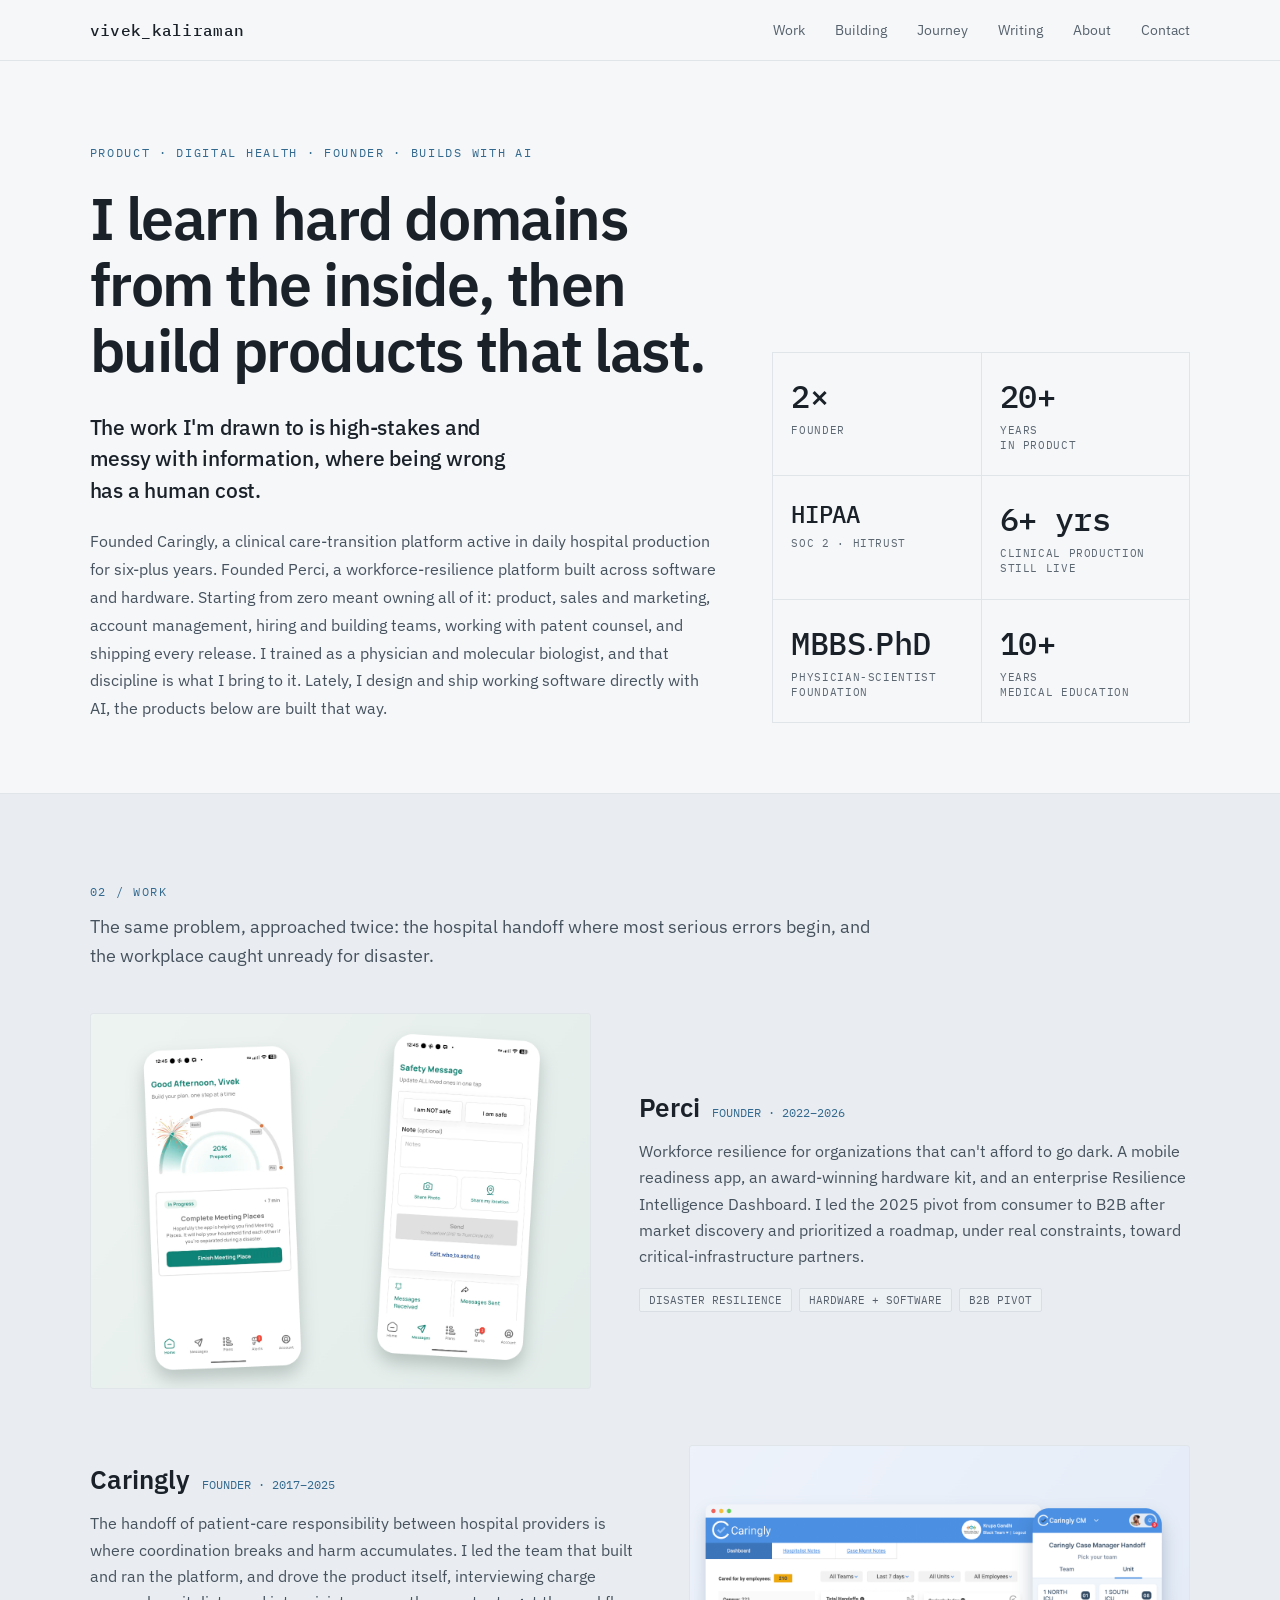
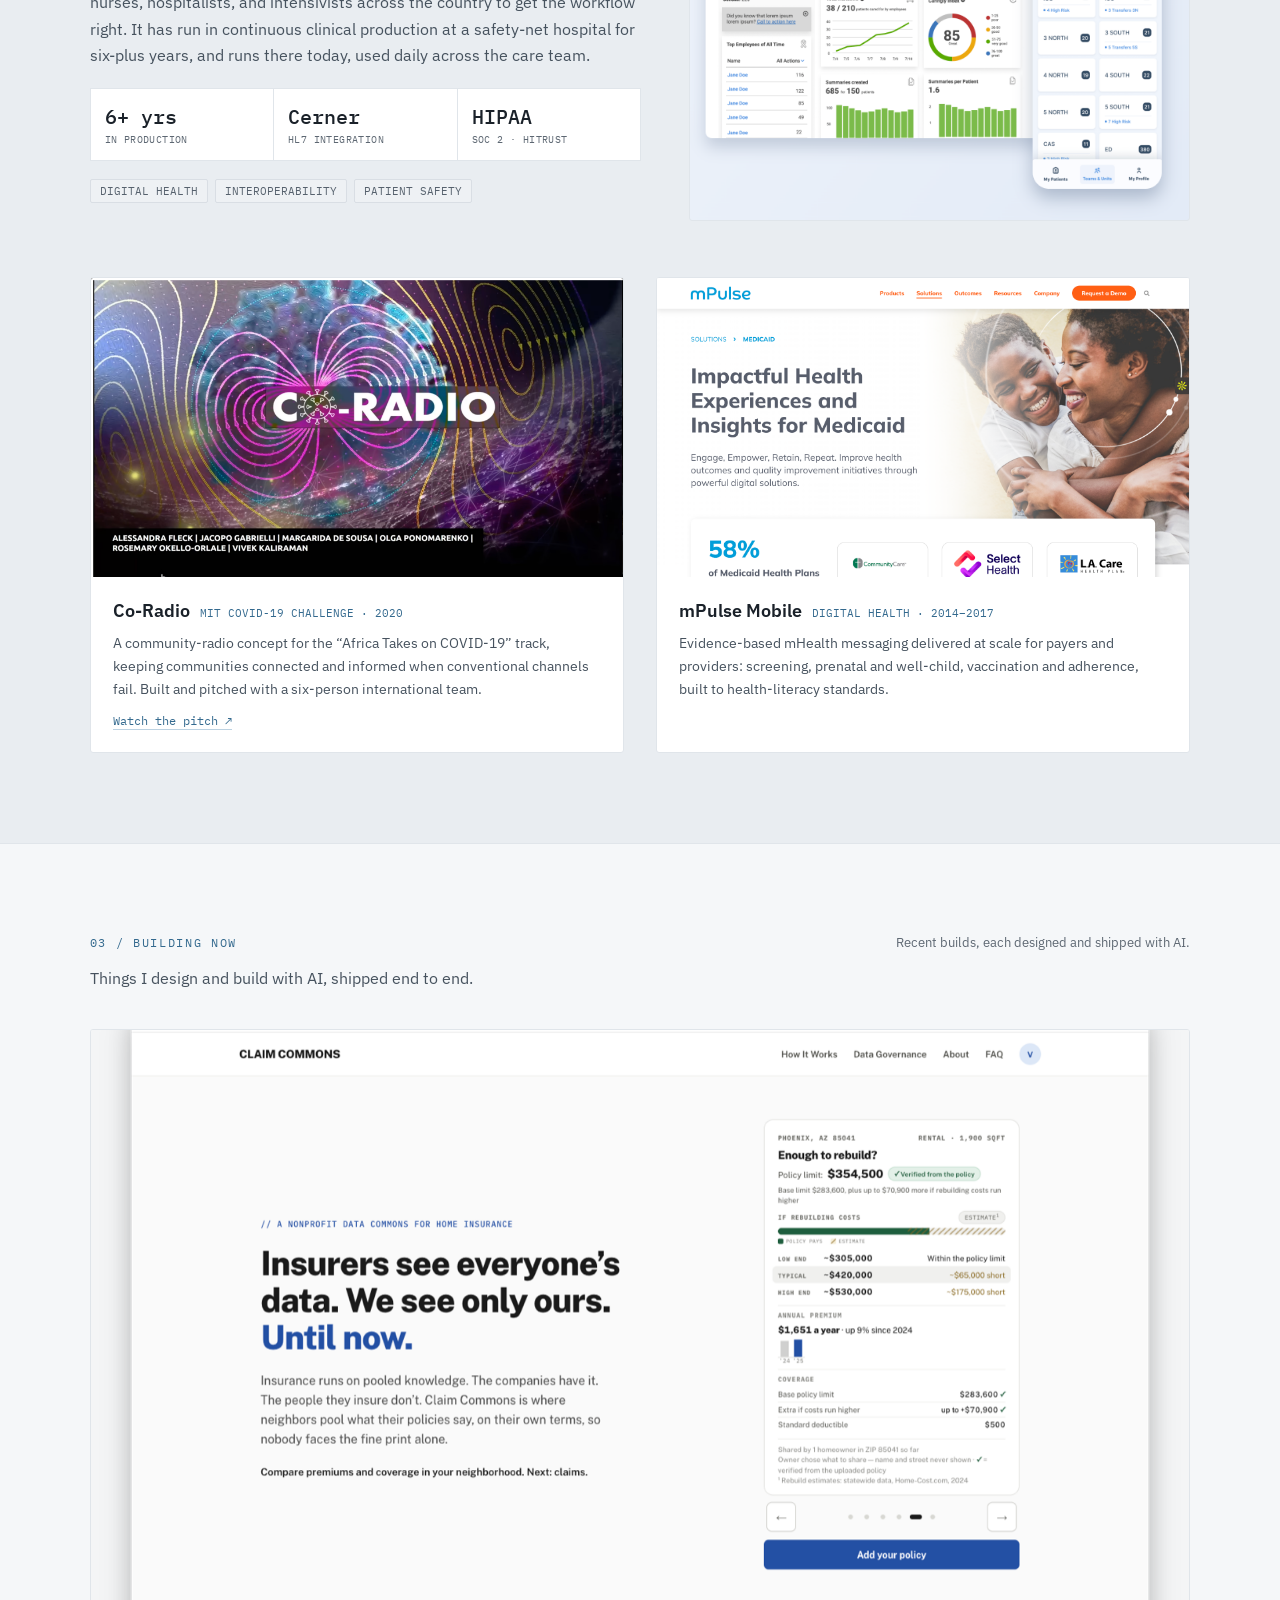
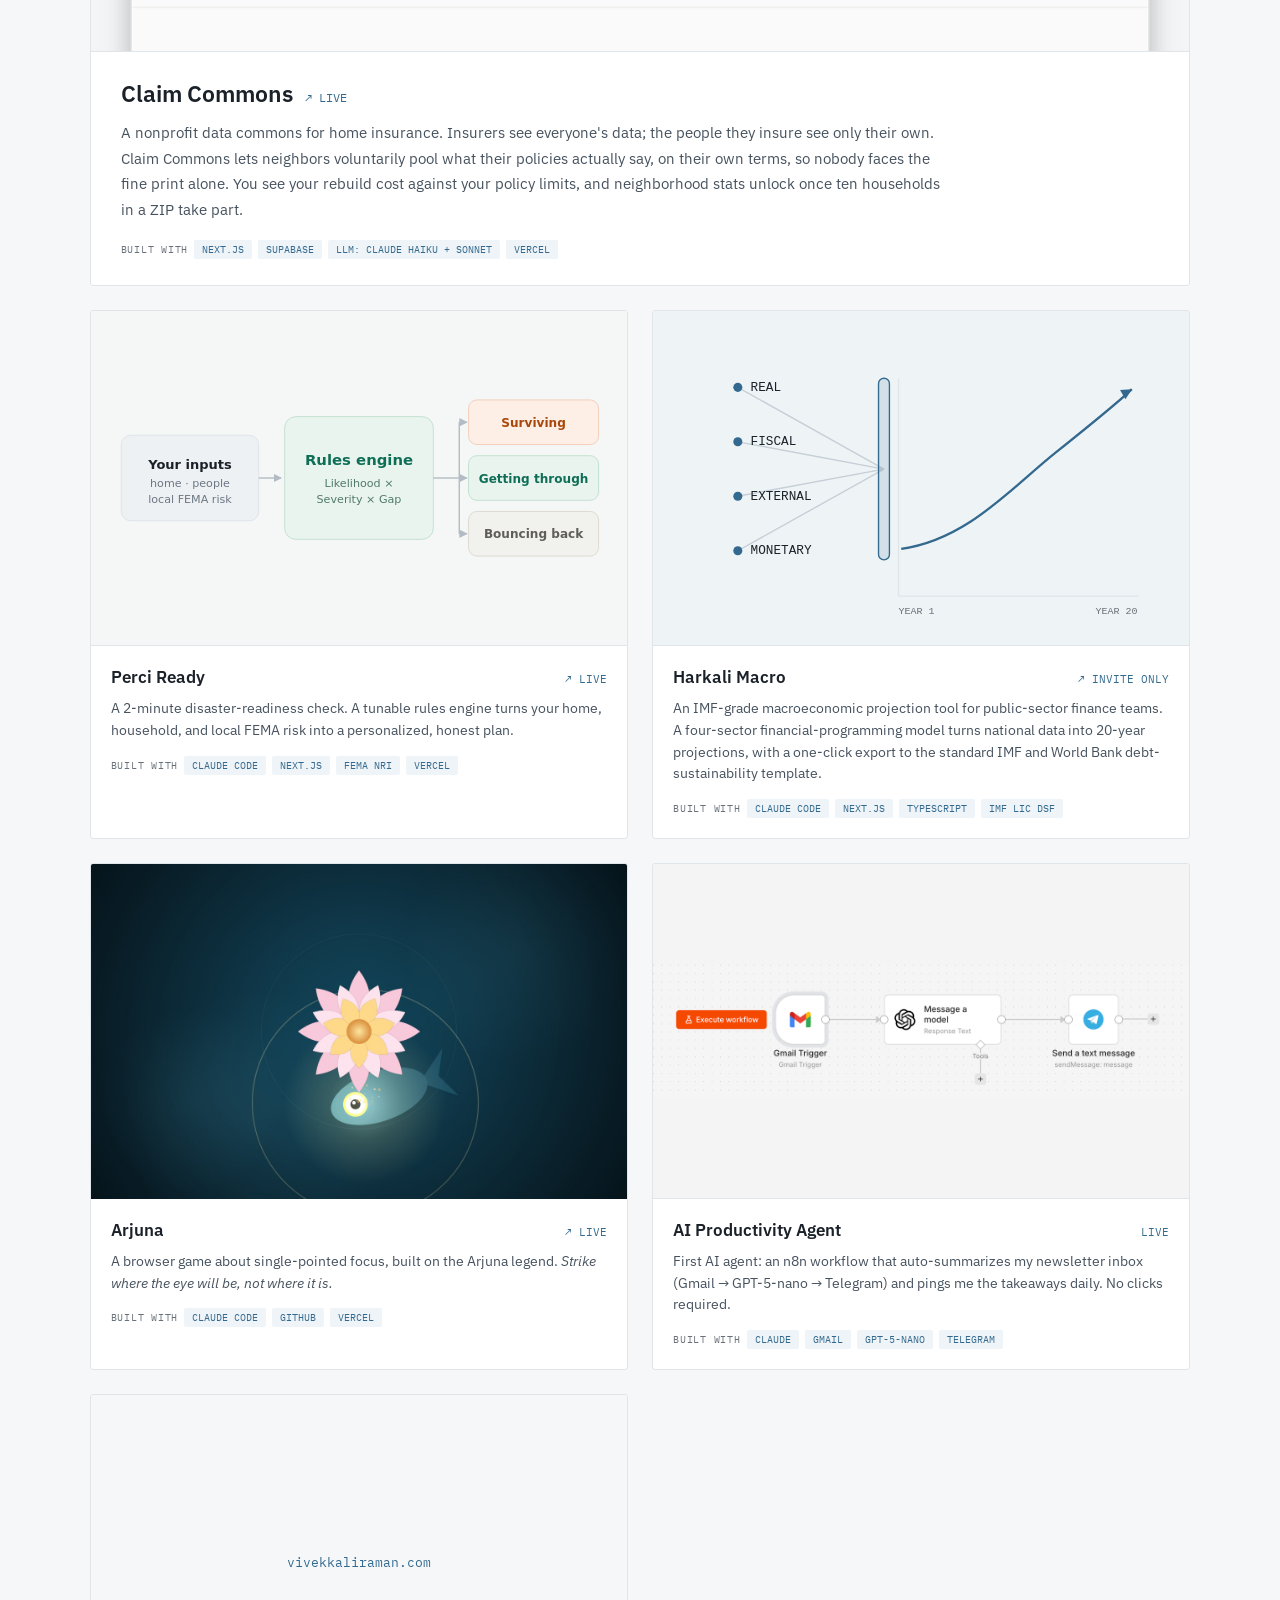
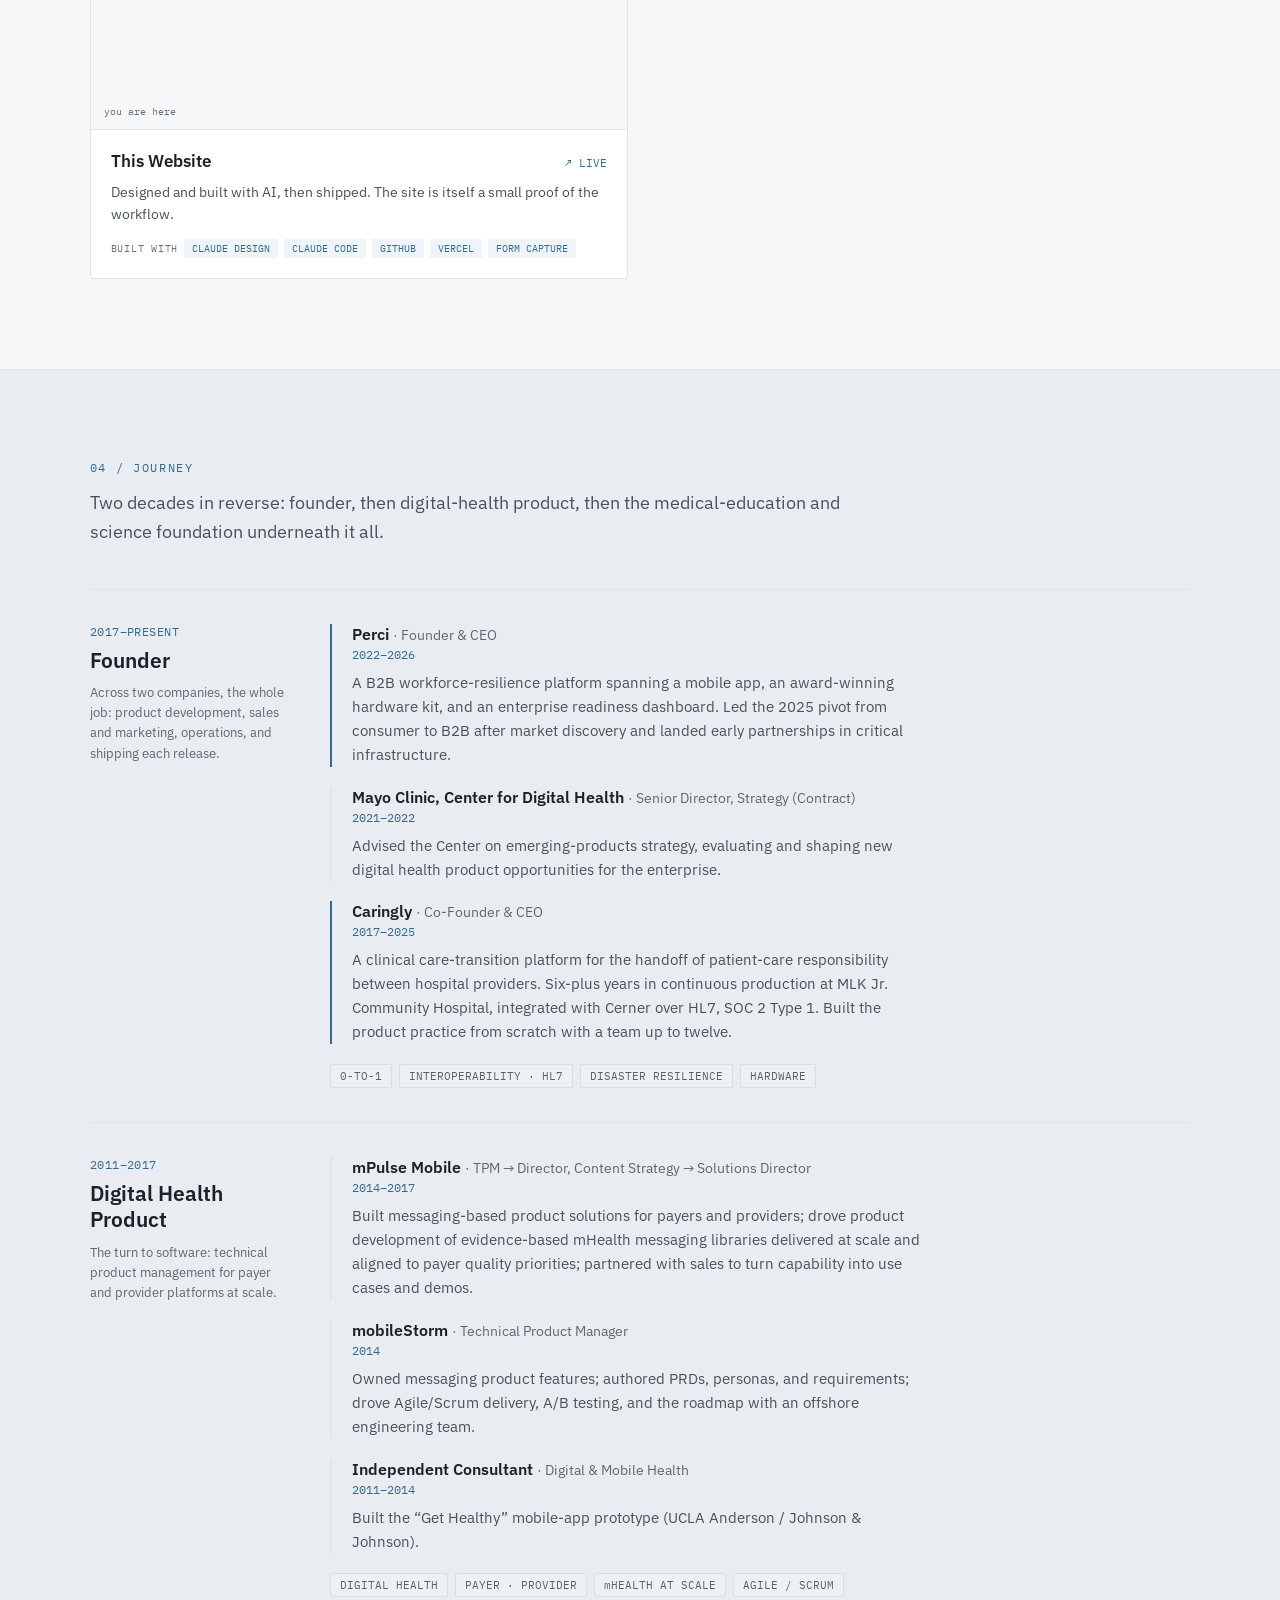
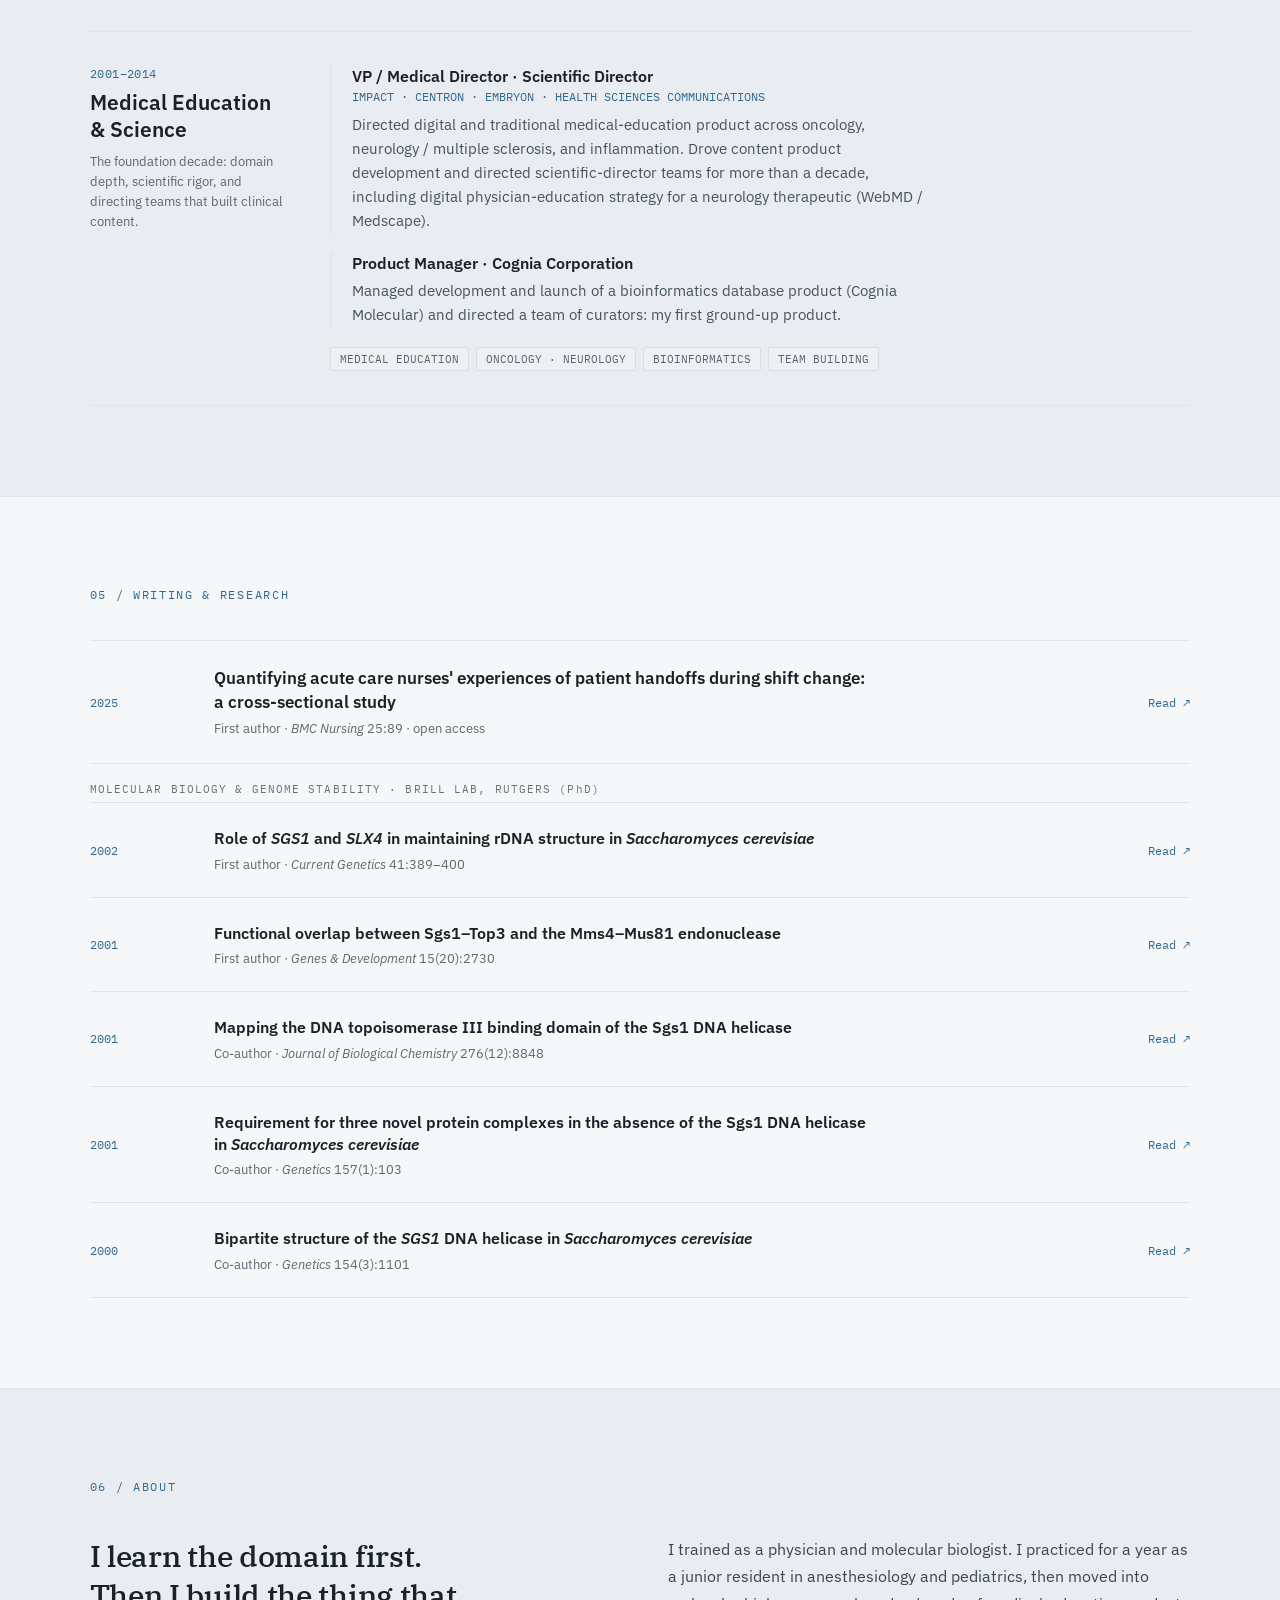
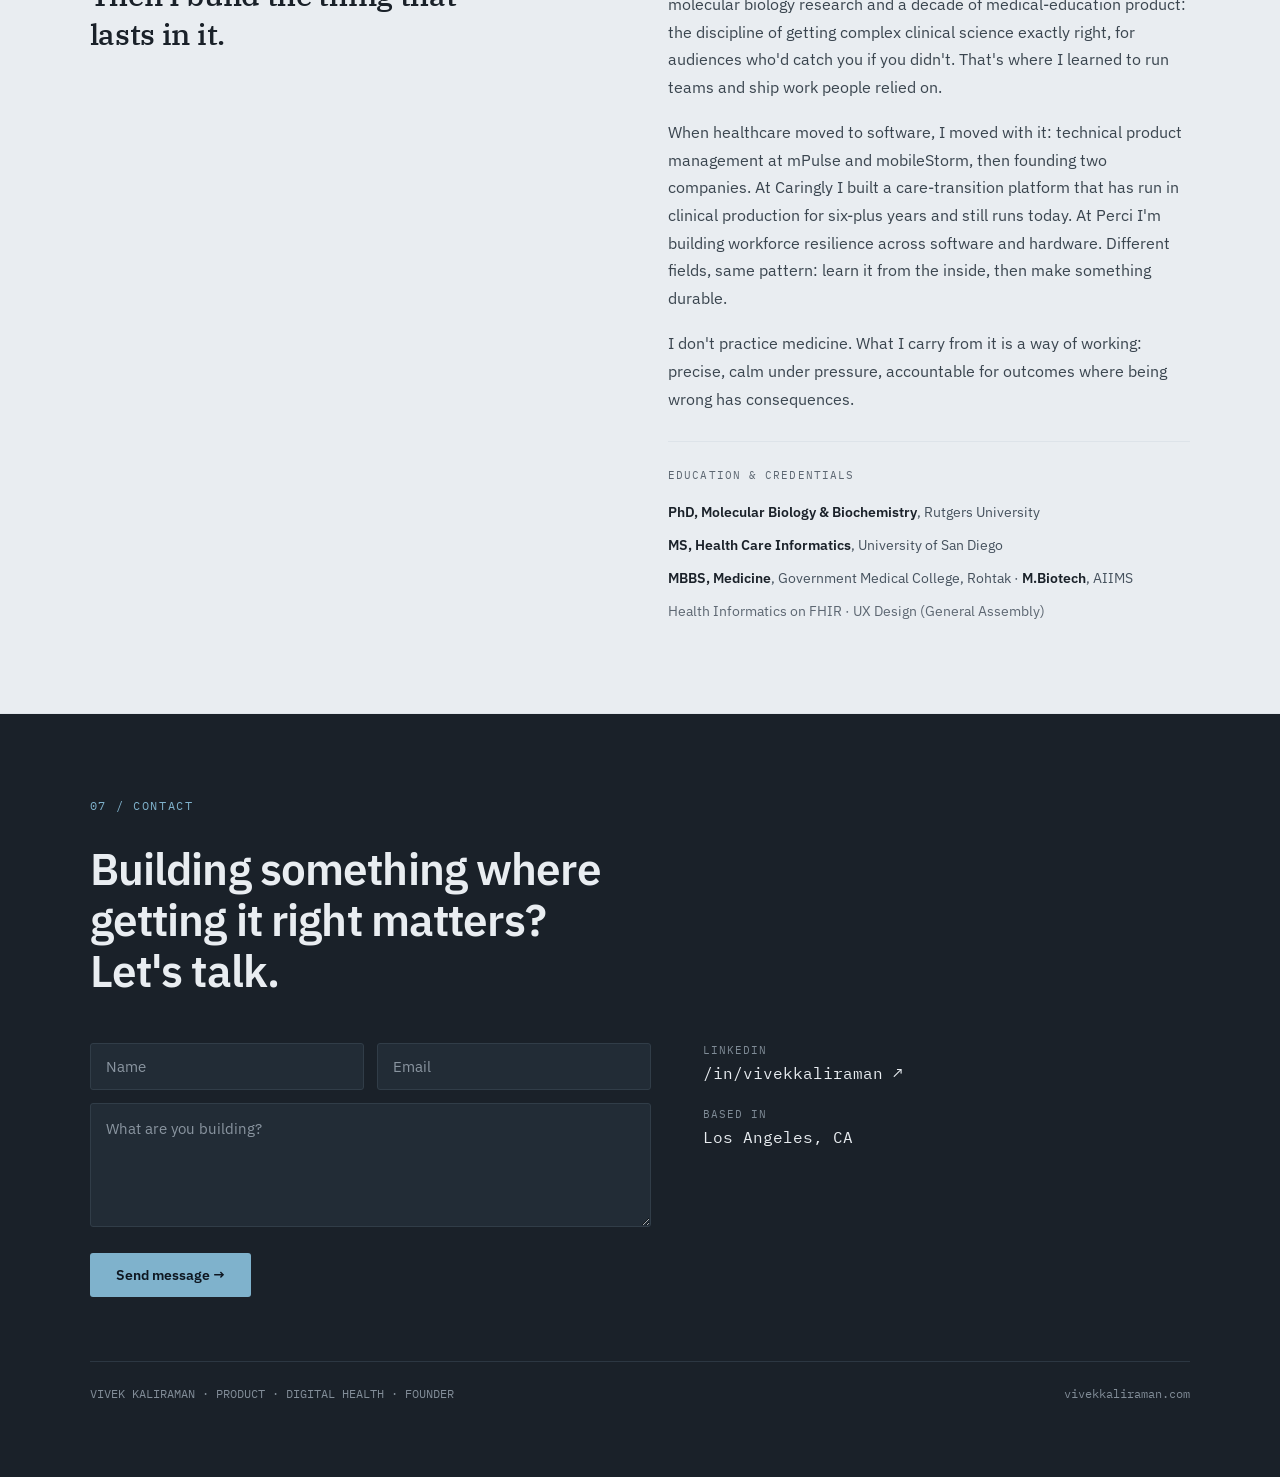
==== commit 9c7ce69b: "Layer AI into framing (Option A); add live Arjuna game screenshot Founder-first, AI layered on top: " ====
--- a/index.html
+++ b/index.html
@@ -3,8 +3,8 @@
 <head>
   <meta charset="utf-8">
   <meta name="viewport" content="width=device-width, initial-scale=1">
-  <title>Vivek Kaliraman — Product · Digital Health · Founder</title>
-  <meta name="description" content="Vivek Kaliraman — physician-scientist turned product leader and 2× founder (Caringly, Perci), building durable products in high-stakes domains.">
+  <title>Vivek Kaliraman — Product · Digital Health · Founder · Builds with AI</title>
+  <meta name="description" content="Vivek Kaliraman — physician-scientist turned product leader and 2× founder (Caringly, Perci) who now designs and ships software directly with AI.">
   <link rel="canonical" href="https://www.vivekkaliraman.com/">
   <meta name="robots" content="index, follow, max-image-preview:large">
   <meta name="author" content="Vivek Kaliraman">
@@ -14,8 +14,8 @@
   <meta property="og:type" content="website">
   <meta property="og:site_name" content="Vivek Kaliraman">
   <meta property="og:locale" content="en_US">
-  <meta property="og:title" content="Vivek Kaliraman — Product · Digital Health · Founder">
-  <meta property="og:description" content="Physician-scientist, product leader, and 2× founder. Building durable products in high-stakes, messy domains.">
+  <meta property="og:title" content="Vivek Kaliraman — Product · Digital Health · Founder · Builds with AI">
+  <meta property="og:description" content="Physician-scientist, product leader, and 2× founder who now designs and ships software directly with AI. Durable products in high-stakes, messy domains.">
   <meta property="og:url" content="https://www.vivekkaliraman.com/">
   <meta property="og:image" content="https://www.vivekkaliraman.com/assets/og-image.png">
   <meta property="og:image:width" content="1200">
@@ -24,8 +24,8 @@
 
   <!-- Twitter -->
   <meta name="twitter:card" content="summary_large_image">
-  <meta name="twitter:title" content="Vivek Kaliraman — Product · Digital Health · Founder">
-  <meta name="twitter:description" content="Physician-scientist, product leader, and 2× founder. Building durable products in high-stakes, messy domains.">
+  <meta name="twitter:title" content="Vivek Kaliraman — Product · Digital Health · Founder · Builds with AI">
+  <meta name="twitter:description" content="Physician-scientist, product leader, and 2× founder who now designs and ships software directly with AI. Durable products in high-stakes, messy domains.">
   <meta name="twitter:image" content="https://www.vivekkaliraman.com/assets/og-image.png">
   <meta name="twitter:image:alt" content="Vivek Kaliraman — Product · Digital Health · Founder">
 
@@ -107,10 +107,10 @@
   <!-- ===== 01 HERO ===== -->
   <header id="top" class="hero">
     <div>
-      <div class="hero-eyebrow">PRODUCT · DIGITAL HEALTH · FOUNDER</div>
+      <div class="hero-eyebrow">PRODUCT · DIGITAL HEALTH · FOUNDER · BUILDS WITH AI</div>
       <h1>I learn hard domains from the inside, then build products that last.</h1>
       <p class="hero-sub">The work I'm drawn to is high-stakes and messy with information, where being wrong has a human cost.</p>
-      <p class="hero-bio">Founded Caringly, a clinical care-transition platform active in daily hospital production for six-plus years. Founded Perci, a workforce-resilience platform built across software and hardware. Starting from zero meant owning all of it: product, sales and marketing, account management, hiring and building teams, working with patent counsel, and shipping every release. I trained as a physician and molecular biologist, and that discipline is what I bring to it.</p>
+      <p class="hero-bio">Founded Caringly, a clinical care-transition platform active in daily hospital production for six-plus years. Founded Perci, a workforce-resilience platform built across software and hardware. Starting from zero meant owning all of it: product, sales and marketing, account management, hiring and building teams, working with patent counsel, and shipping every release. I trained as a physician and molecular biologist, and that discipline is what I bring to it. Lately, I design and ship working software directly with AI, the products below are built that way.</p>
     </div>
     <!-- facts -->
     <div class="stats">
@@ -215,7 +215,7 @@
   <section id="building" class="section">
     <div class="building-head">
       <h2 class="eyebrow">03 / BUILDING NOW</h2>
-      <div class="building-caption">A standing experiment.</div>
+      <div class="building-caption">Recent builds, each designed and shipped with AI.</div>
     </div>
     <p class="building-lead">Things I design and build with AI, shipped end to end.</p>
     <!-- Claim Commons (featured) -->
@@ -310,8 +310,7 @@
       <!-- Arjuna -->
       <a href="https://arjuna-focus.vercel.app/" target="_blank" rel="noopener" class="build-card">
         <div class="build-hero arjuna">
-          <div class="arjuna-ring"><div class="arjuna-dot"></div></div>
-          <span class="build-hero-caption">arjun ka nishan</span>
+          <img src="assets/arjuna-game.jpg" alt="Arjuna game: a bloomed pink and gold lotus above the fish-eye target on a dark radar field" class="arjuna-shot" loading="lazy" width="1280" height="800">
         </div>
         <div class="build-body">
           <div class="build-card-head">
--- a/styles.css
+++ b/styles.css
@@ -398,6 +398,7 @@
   position: relative;
 }
 .build-hero.arjuna { background: #0b1f2a; }
+.arjuna-shot { width: 100%; height: 100%; object-fit: cover; display: block; }
 .build-hero.progress {
   background: repeating-linear-gradient(135deg, #eef1f4 0 12px, #e6ebf0 12px 24px);
 }
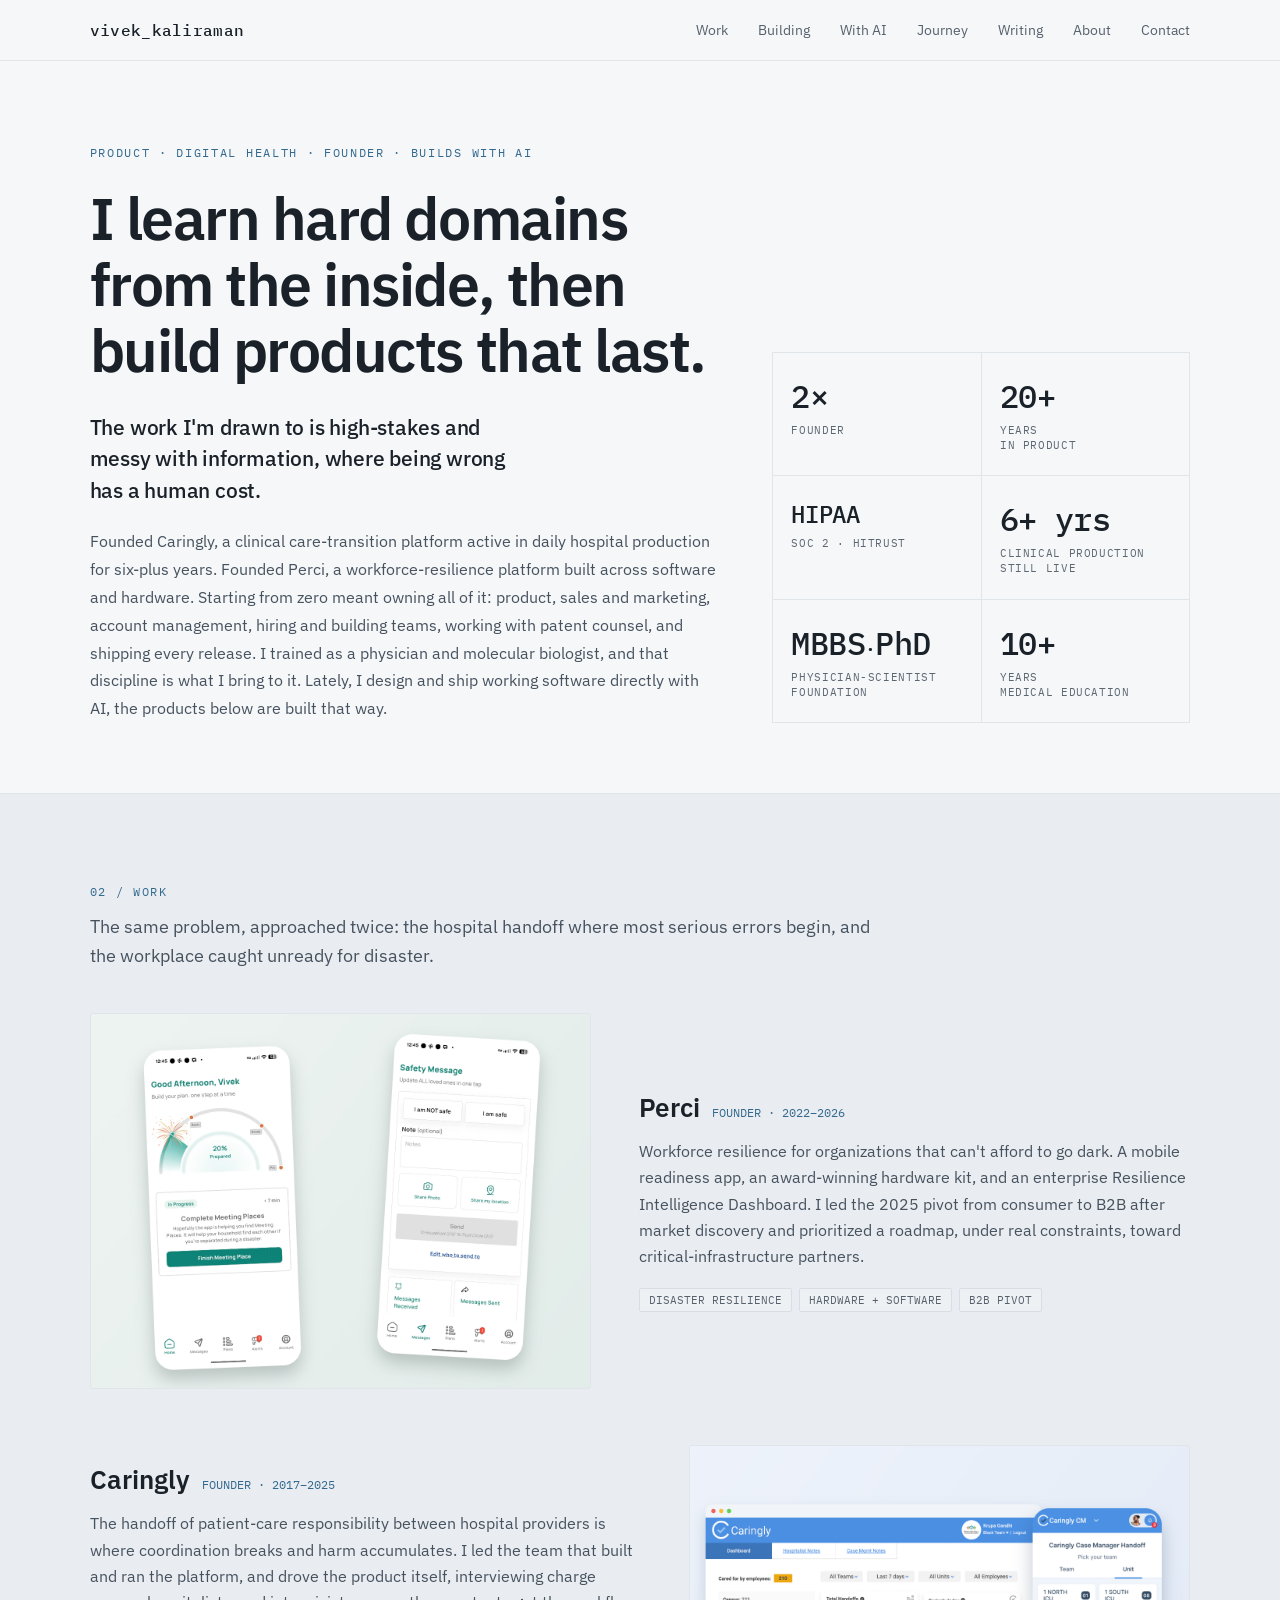
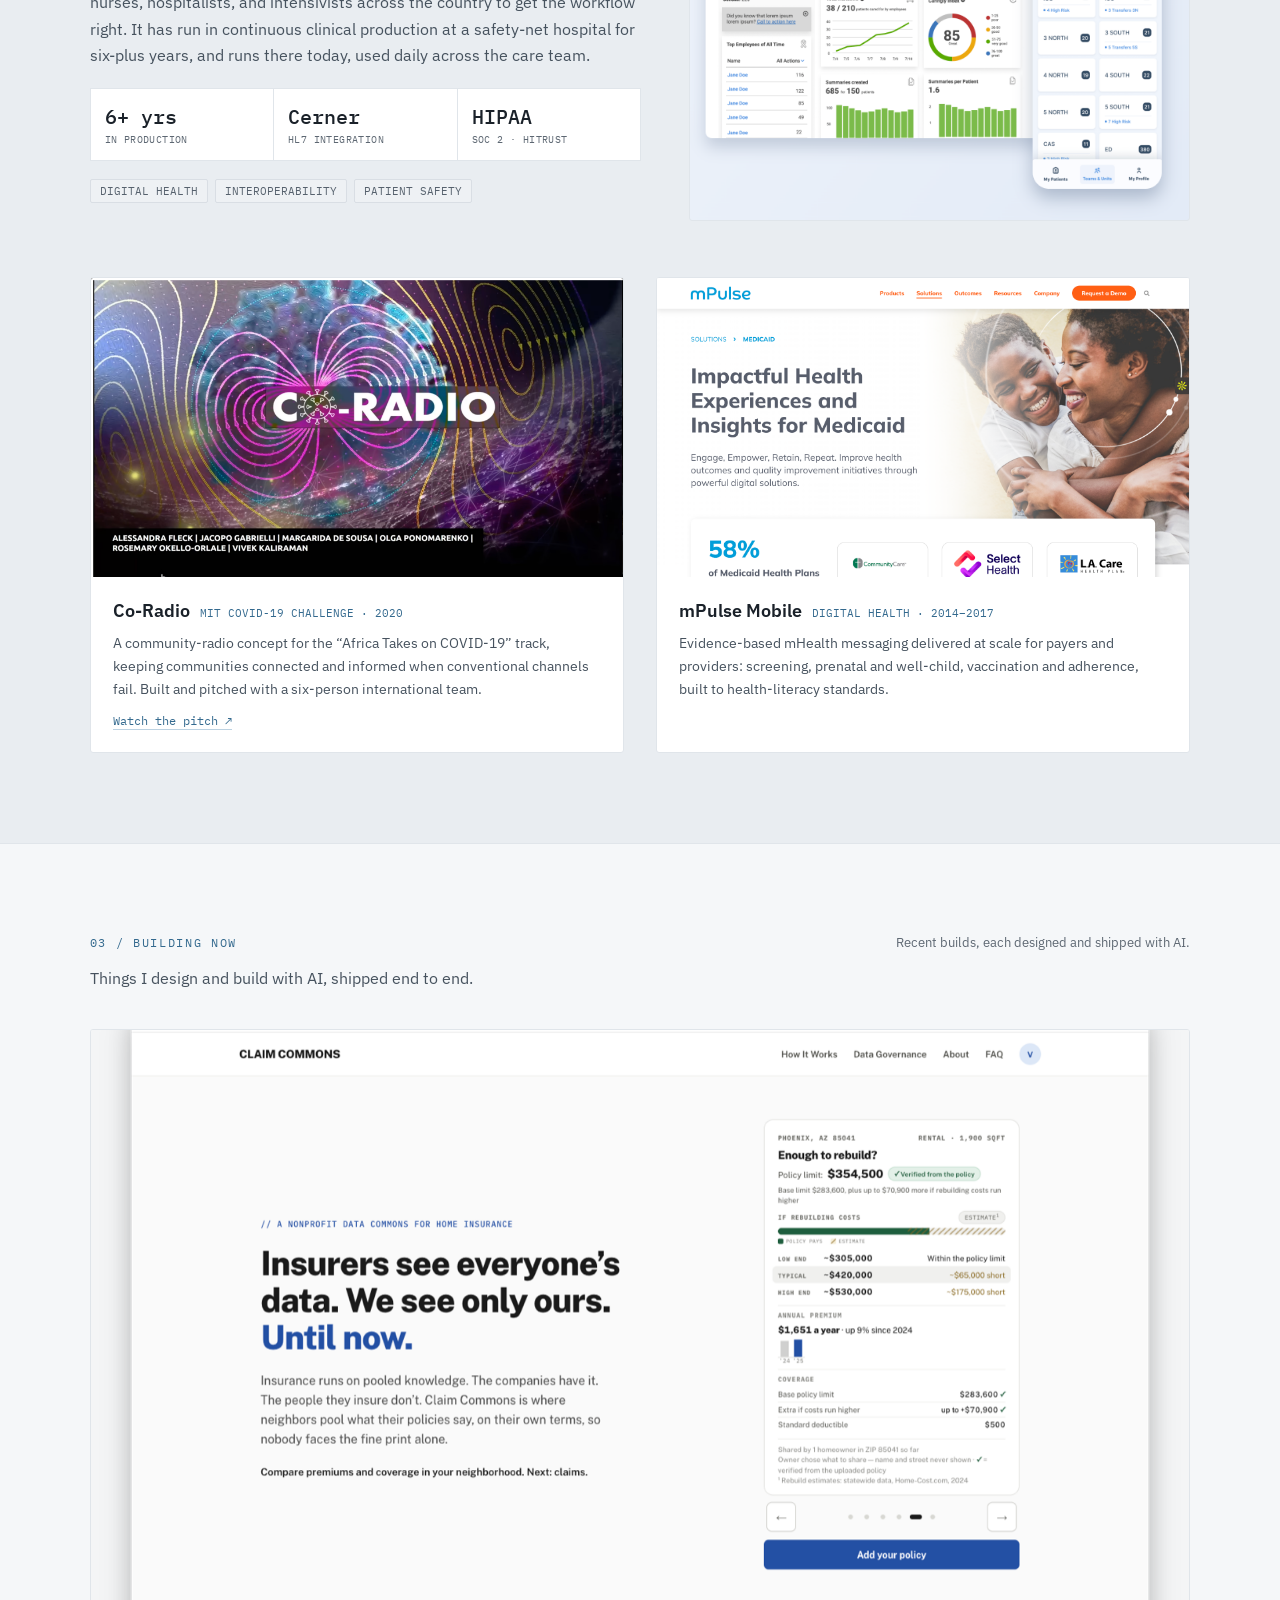
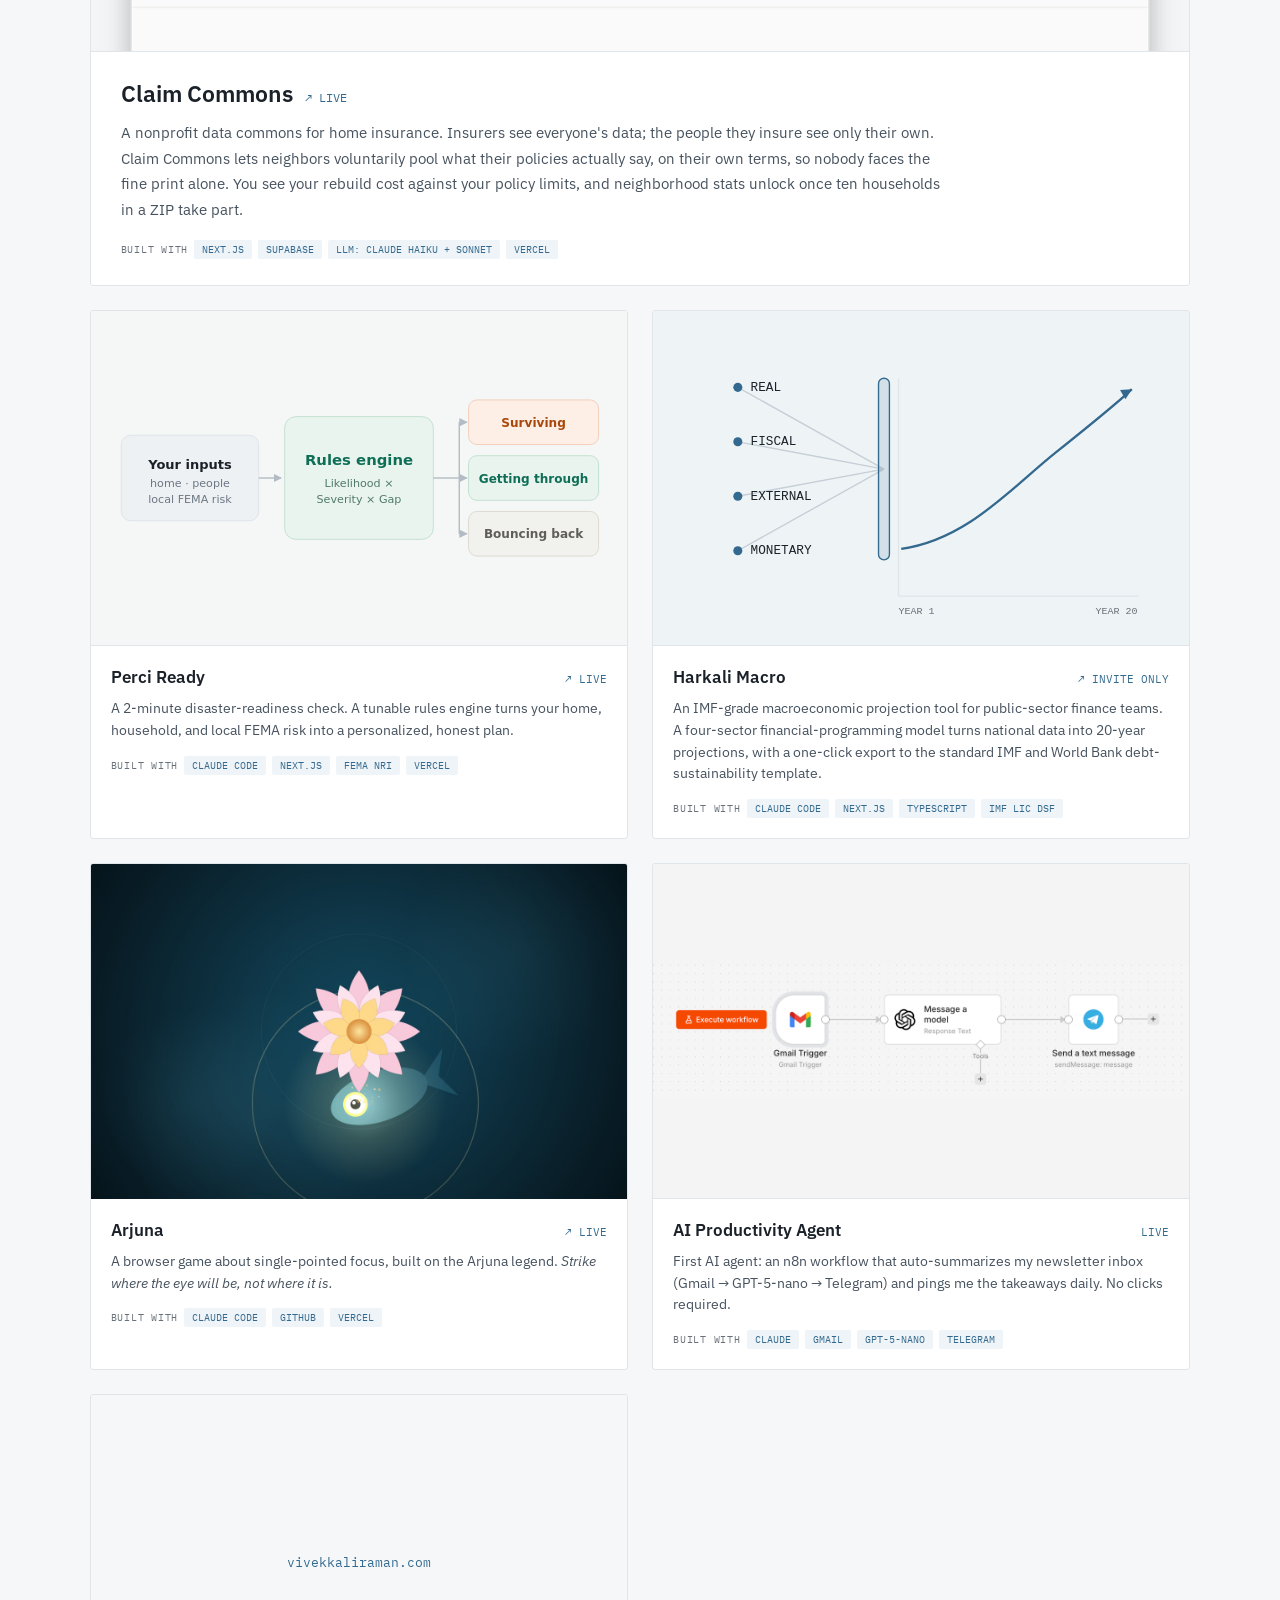
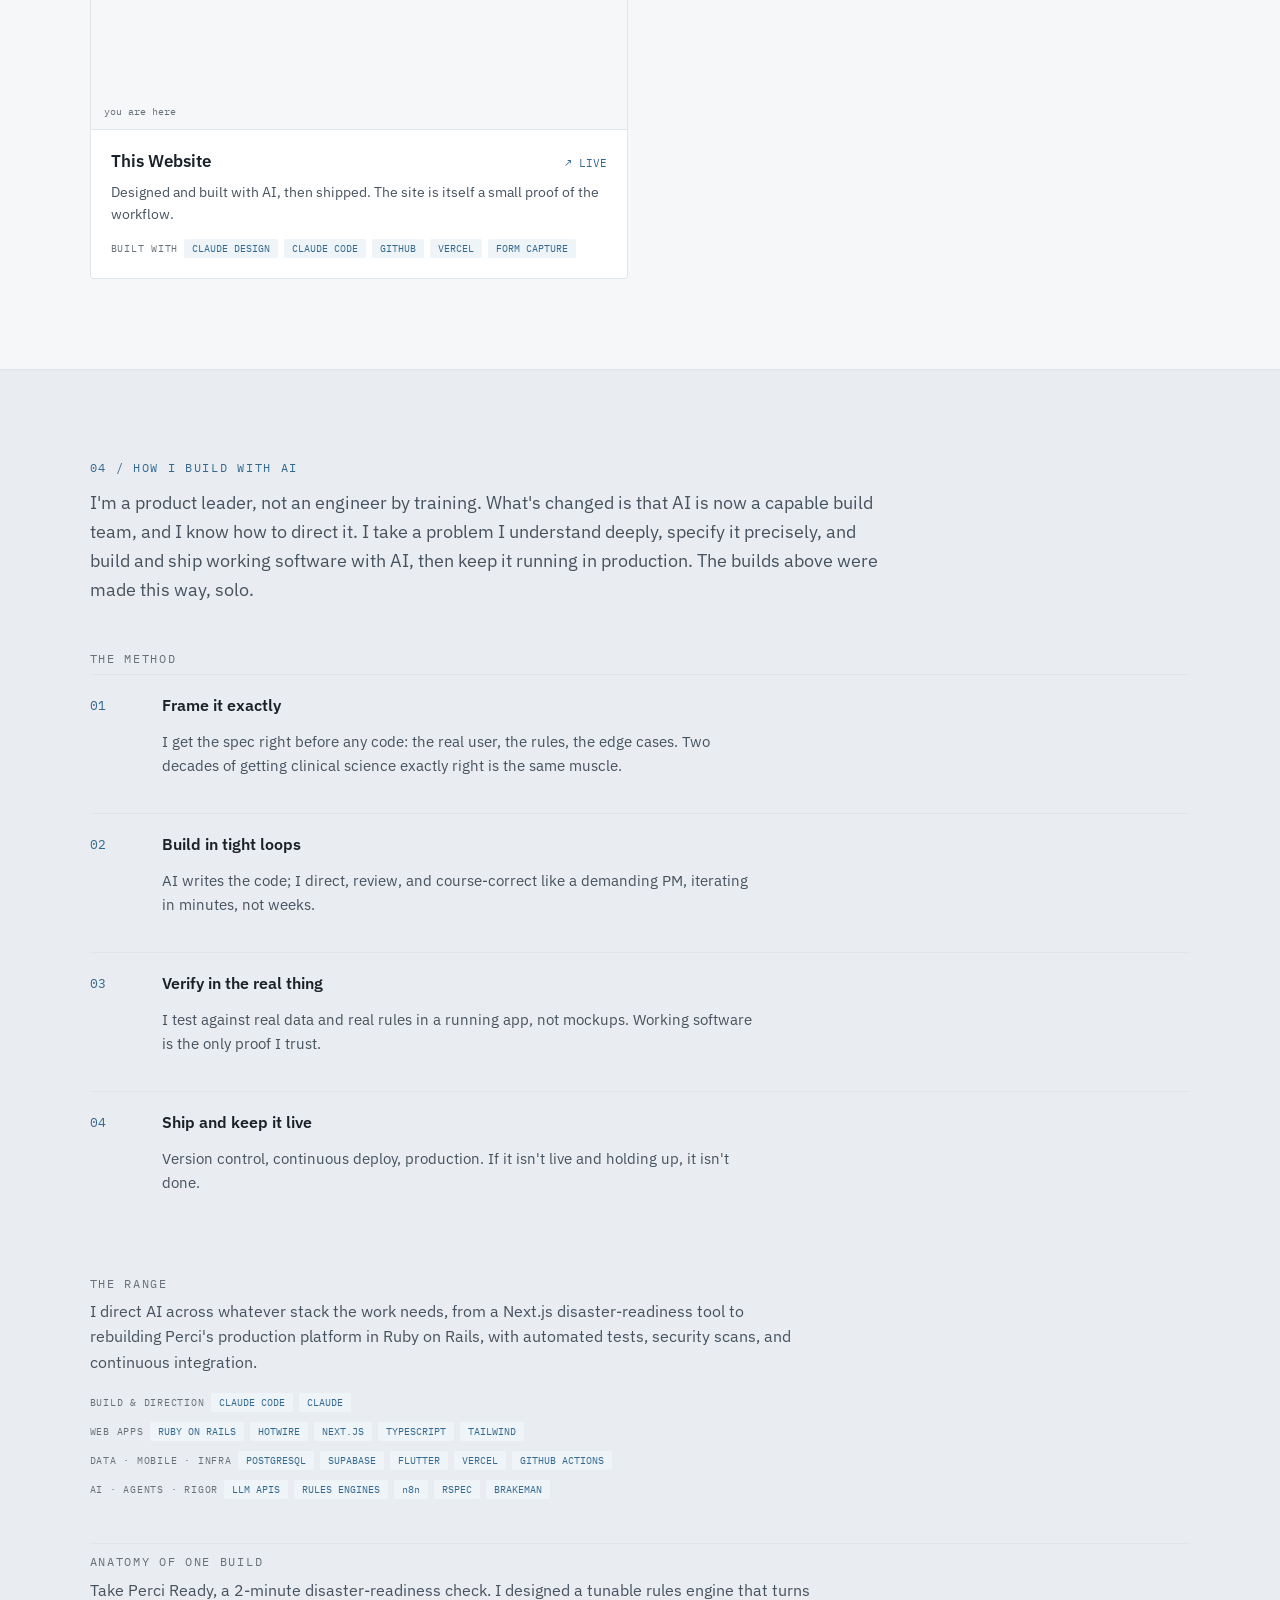
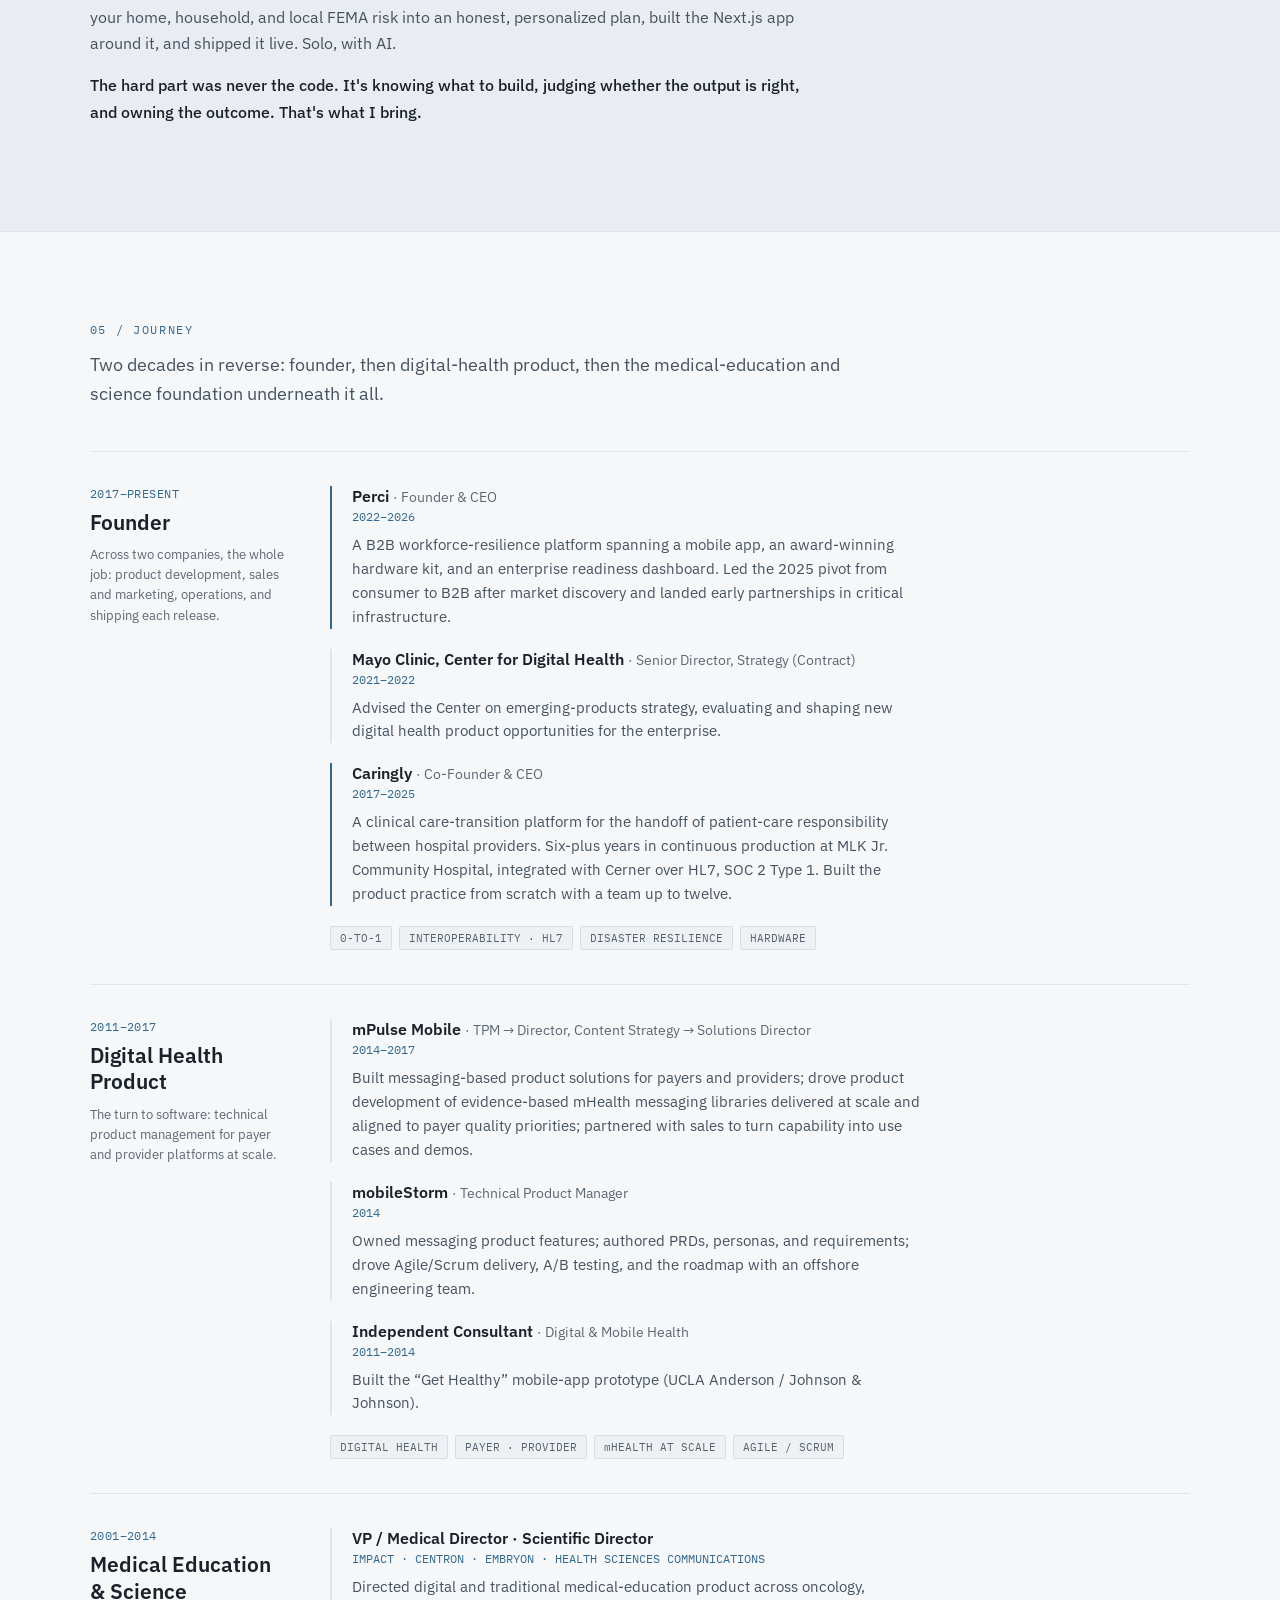
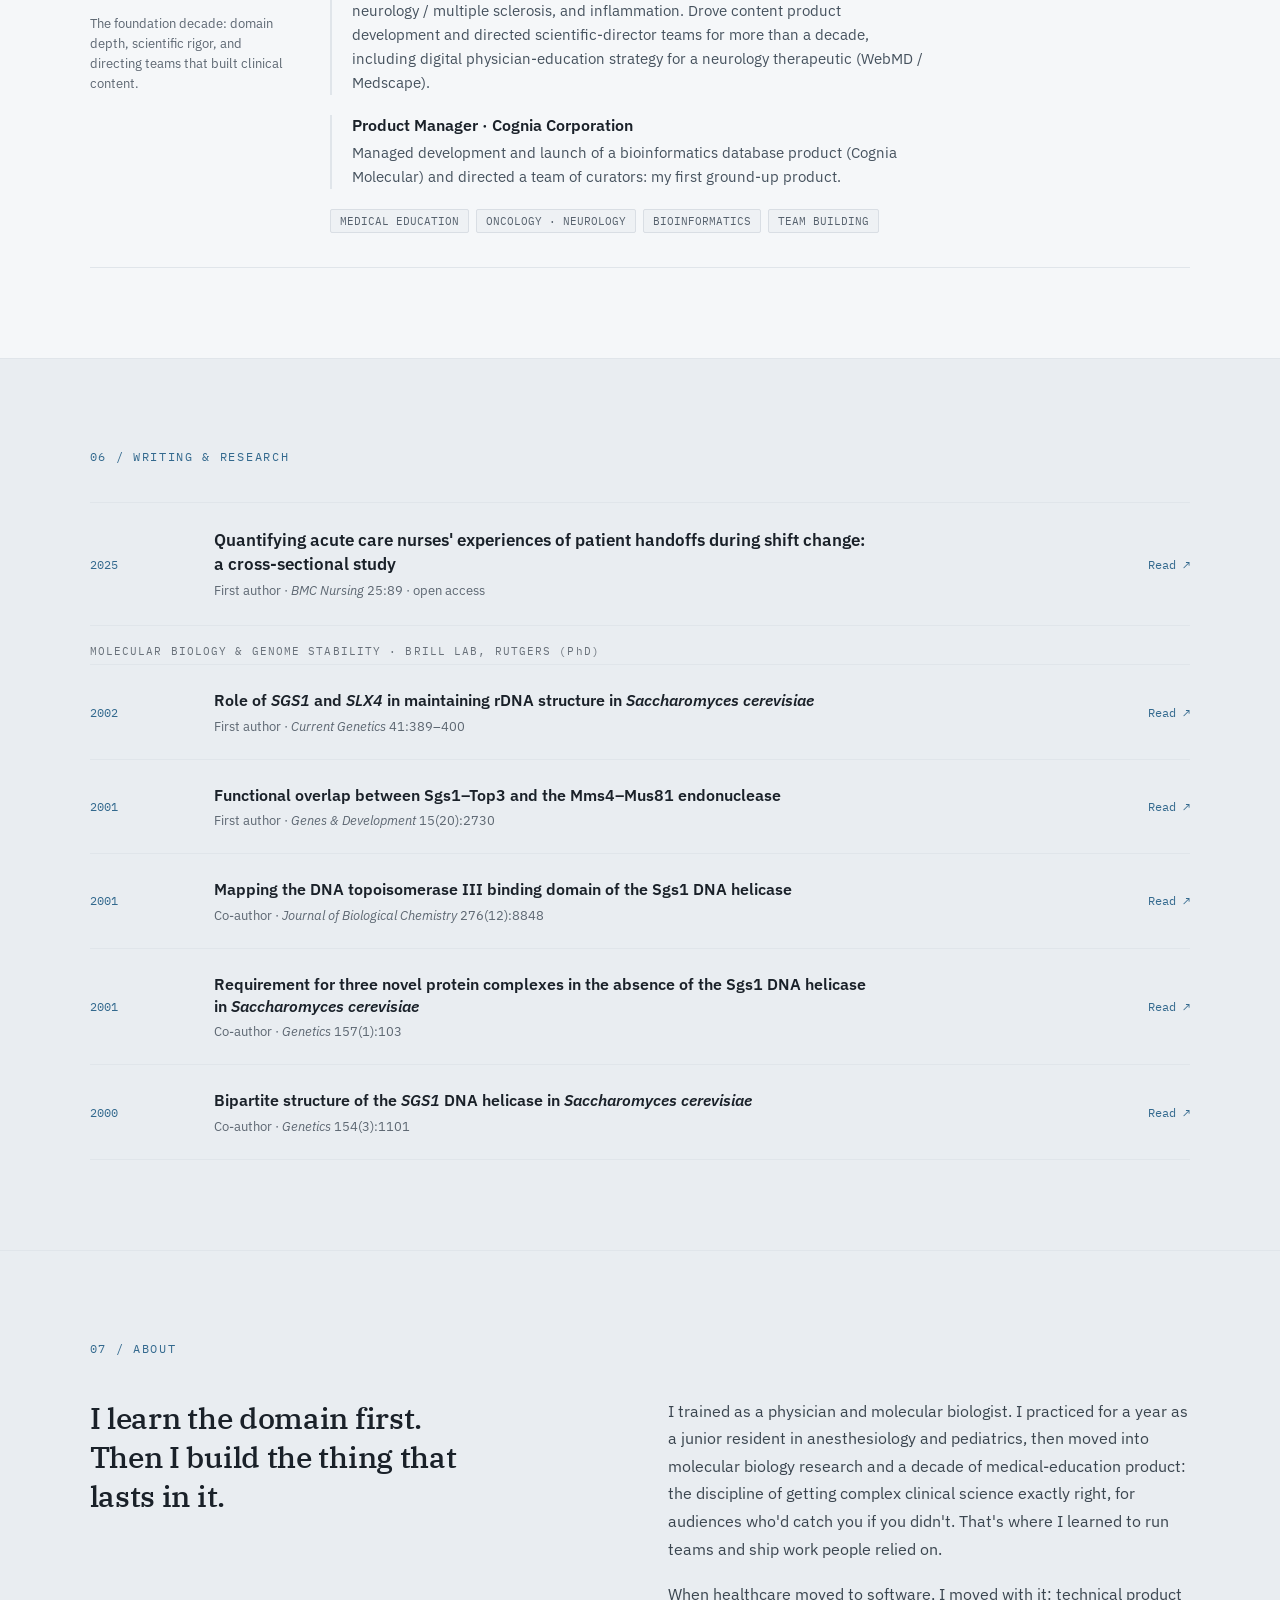
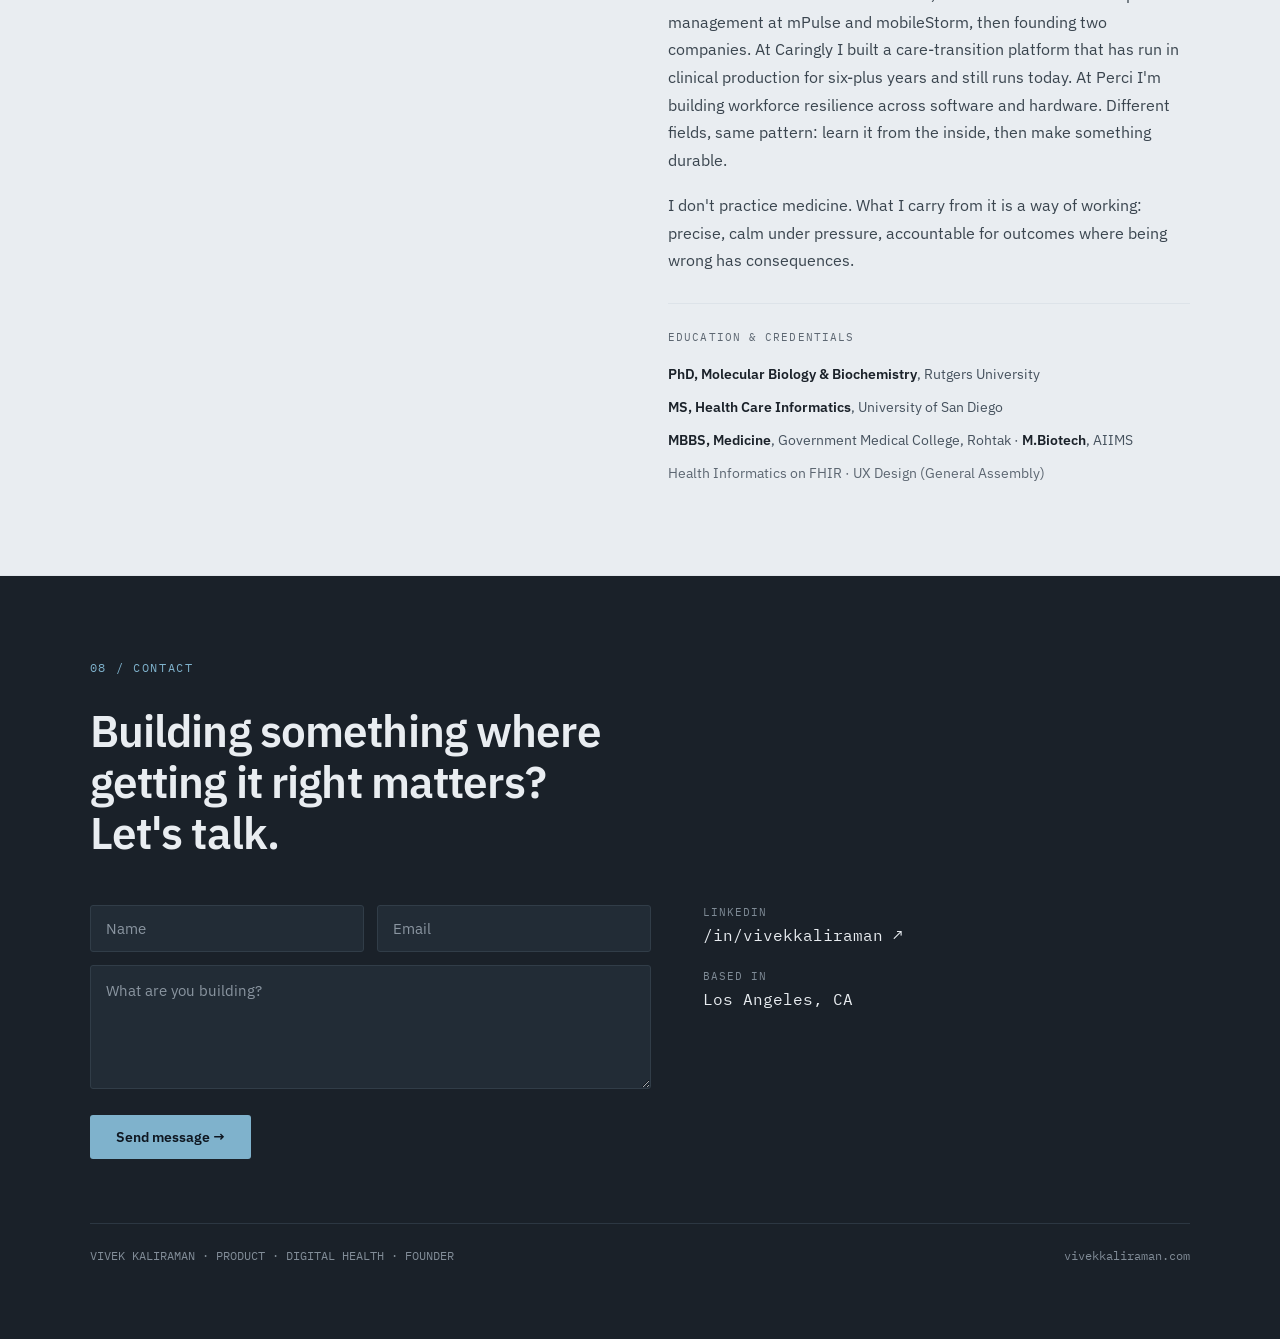
==== commit 95eae9c0: "Add "How I build with AI" section (Option B) New section 04 after Building Now: thesis (product lead" ====
--- a/index.html
+++ b/index.html
@@ -96,6 +96,7 @@
     <div class="navlinks" id="navlinks">
       <a href="#projects">Work</a>
       <a href="#building">Building</a>
+      <a href="#build-ai">With AI</a>
       <a href="#journey">Journey</a>
       <a href="#writing">Writing</a>
       <a href="#about">About</a>
@@ -371,9 +372,87 @@
     </div>
   </section>
 
-  <!-- ===== 04 JOURNEY ===== -->
-  <section id="journey" class="section band">
-    <div style="margin-bottom:14px;"><h2 class="eyebrow">04 / JOURNEY</h2></div>
+  <!-- ===== 04 HOW I BUILD WITH AI ===== -->
+  <section id="build-ai" class="section band">
+    <div style="margin-bottom:14px;"><h2 class="eyebrow">04 / HOW I BUILD WITH AI</h2></div>
+    <p class="section-intro">I'm a product leader, not an engineer by training. What's changed is that AI is now a capable build team, and I know how to direct it. I take a problem I understand deeply, specify it precisely, and build and ship working software with AI, then keep it running in production. The builds above were made this way, solo.</p>
+
+    <div class="build-ai-sub">THE METHOD</div>
+    <div class="method">
+      <div class="method-step">
+        <div class="method-num">01</div>
+        <div>
+          <div class="method-title">Frame it exactly</div>
+          <p class="method-body">I get the spec right before any code: the real user, the rules, the edge cases. Two decades of getting clinical science exactly right is the same muscle.</p>
+        </div>
+      </div>
+      <div class="method-step">
+        <div class="method-num">02</div>
+        <div>
+          <div class="method-title">Build in tight loops</div>
+          <p class="method-body">AI writes the code; I direct, review, and course-correct like a demanding PM, iterating in minutes, not weeks.</p>
+        </div>
+      </div>
+      <div class="method-step">
+        <div class="method-num">03</div>
+        <div>
+          <div class="method-title">Verify in the real thing</div>
+          <p class="method-body">I test against real data and real rules in a running app, not mockups. Working software is the only proof I trust.</p>
+        </div>
+      </div>
+      <div class="method-step">
+        <div class="method-num">04</div>
+        <div>
+          <div class="method-title">Ship and keep it live</div>
+          <p class="method-body">Version control, continuous deploy, production. If it isn't live and holding up, it isn't done.</p>
+        </div>
+      </div>
+    </div>
+
+    <div class="build-ai-sub">THE RANGE</div>
+    <p class="range-line">I direct AI across whatever stack the work needs, from a Next.js disaster-readiness tool to rebuilding Perci's production platform in Ruby on Rails, with automated tests, security scans, and continuous integration.</p>
+    <div class="range-rows">
+      <div class="built-with range-row">
+        <span class="built-with-label">BUILD &amp; DIRECTION</span>
+        <span class="pill">CLAUDE CODE</span>
+        <span class="pill">CLAUDE</span>
+      </div>
+      <div class="built-with range-row">
+        <span class="built-with-label">WEB APPS</span>
+        <span class="pill">RUBY ON RAILS</span>
+        <span class="pill">HOTWIRE</span>
+        <span class="pill">NEXT.JS</span>
+        <span class="pill">TYPESCRIPT</span>
+        <span class="pill">TAILWIND</span>
+      </div>
+      <div class="built-with range-row">
+        <span class="built-with-label">DATA · MOBILE · INFRA</span>
+        <span class="pill">POSTGRESQL</span>
+        <span class="pill">SUPABASE</span>
+        <span class="pill">FLUTTER</span>
+        <span class="pill">VERCEL</span>
+        <span class="pill">GITHUB ACTIONS</span>
+      </div>
+      <div class="built-with range-row">
+        <span class="built-with-label">AI · AGENTS · RIGOR</span>
+        <span class="pill">LLM APIS</span>
+        <span class="pill">RULES ENGINES</span>
+        <span class="pill">n8n</span>
+        <span class="pill">RSPEC</span>
+        <span class="pill">BRAKEMAN</span>
+      </div>
+    </div>
+
+    <div class="anatomy-wrap">
+      <div class="build-ai-sub" style="margin-top:0;">ANATOMY OF ONE BUILD</div>
+      <p class="anatomy-body">Take Perci Ready, a 2-minute disaster-readiness check. I designed a tunable rules engine that turns your home, household, and local FEMA risk into an honest, personalized plan, built the Next.js app around it, and shipped it live. Solo, with AI.</p>
+      <p class="anatomy-close">The hard part was never the code. It's knowing what to build, judging whether the output is right, and owning the outcome. That's what I bring.</p>
+    </div>
+  </section>
+
+  <!-- ===== 05 JOURNEY ===== -->
+  <section id="journey" class="section">
+    <div style="margin-bottom:14px;"><h2 class="eyebrow">05 / JOURNEY</h2></div>
     <p class="section-intro">Two decades in reverse: founder, then digital-health product, then the medical-education and science foundation underneath it all.</p>
 
     <!-- ERA: FOUNDER -->
@@ -468,8 +547,8 @@
   </section>
 
   <!-- ===== 05 WRITING & RESEARCH ===== -->
-  <section id="writing" class="section">
-    <h2 class="eyebrow" style="display:block;margin-bottom:38px;">05 / WRITING &amp; RESEARCH</h2>
+  <section id="writing" class="section band">
+    <h2 class="eyebrow" style="display:block;margin-bottom:38px;">06 / WRITING &amp; RESEARCH</h2>
 
     <a href="https://link.springer.com/article/10.1186/s12912-025-03802-6" target="_blank" rel="noopener" class="pub">
       <div class="pub-year">2025</div>
@@ -530,7 +609,7 @@
 
   <!-- ===== 06 ABOUT ===== -->
   <section id="about" class="section about">
-    <div class="eyebrow" style="display:block;margin-bottom:42px;">06 / ABOUT</div>
+    <div class="eyebrow" style="display:block;margin-bottom:42px;">07 / ABOUT</div>
     <div class="g-2">
       <div>
         <h2 class="about-pull">I learn the domain first. Then I build the thing that lasts in it.</h2>
@@ -554,7 +633,7 @@
 
   <!-- ===== 07 CONTACT ===== -->
   <section id="contact" class="contact">
-    <div class="eyebrow">07 / CONTACT</div>
+    <div class="eyebrow">08 / CONTACT</div>
     <h2>Building something where getting it right matters? Let's talk.</h2>
     <div class="contact-grid">
       <!-- form: posts to Web3Forms (lead capture). See form.js -->
--- a/styles.css
+++ b/styles.css
@@ -490,6 +490,31 @@
   padding: 3px 8px;
   border-radius: 2px;
 }
+
+/* ---------- How I build with AI ---------- */
+.build-ai-sub {
+  font-family: var(--mono);
+  font-size: 12px;
+  letter-spacing: .14em;
+  color: var(--faint);
+  margin: 46px 0 8px;
+}
+.method-step {
+  display: grid;
+  grid-template-columns: 54px 1fr;
+  gap: 18px;
+  padding: 20px 0;
+  border-top: 1px solid var(--hairline);
+}
+.method-num { font-family: var(--mono); font-size: 13px; color: var(--accent); padding-top: 2px; }
+.method-title { font-weight: 600; font-size: 16px; margin-bottom: 6px; }
+.method-body { font-size: 15px; line-height: 1.6; color: var(--body); max-width: 66ch; }
+.range-line { font-size: 16px; line-height: 1.6; color: var(--body); max-width: 72ch; margin: 0 0 18px; }
+.range-rows { display: flex; flex-direction: column; gap: 10px; }
+.range-row { margin-top: 0; }
+.anatomy-wrap { margin-top: 44px; border-top: 1px solid var(--hairline); padding-top: 10px; }
+.anatomy-body { font-size: 16px; line-height: 1.65; color: var(--body); max-width: 72ch; margin: 0; }
+.anatomy-close { font-size: 16px; line-height: 1.65; color: var(--ink); max-width: 72ch; margin-top: 16px; font-weight: 500; }
 
 /* ---------- Journey ---------- */
 .era {
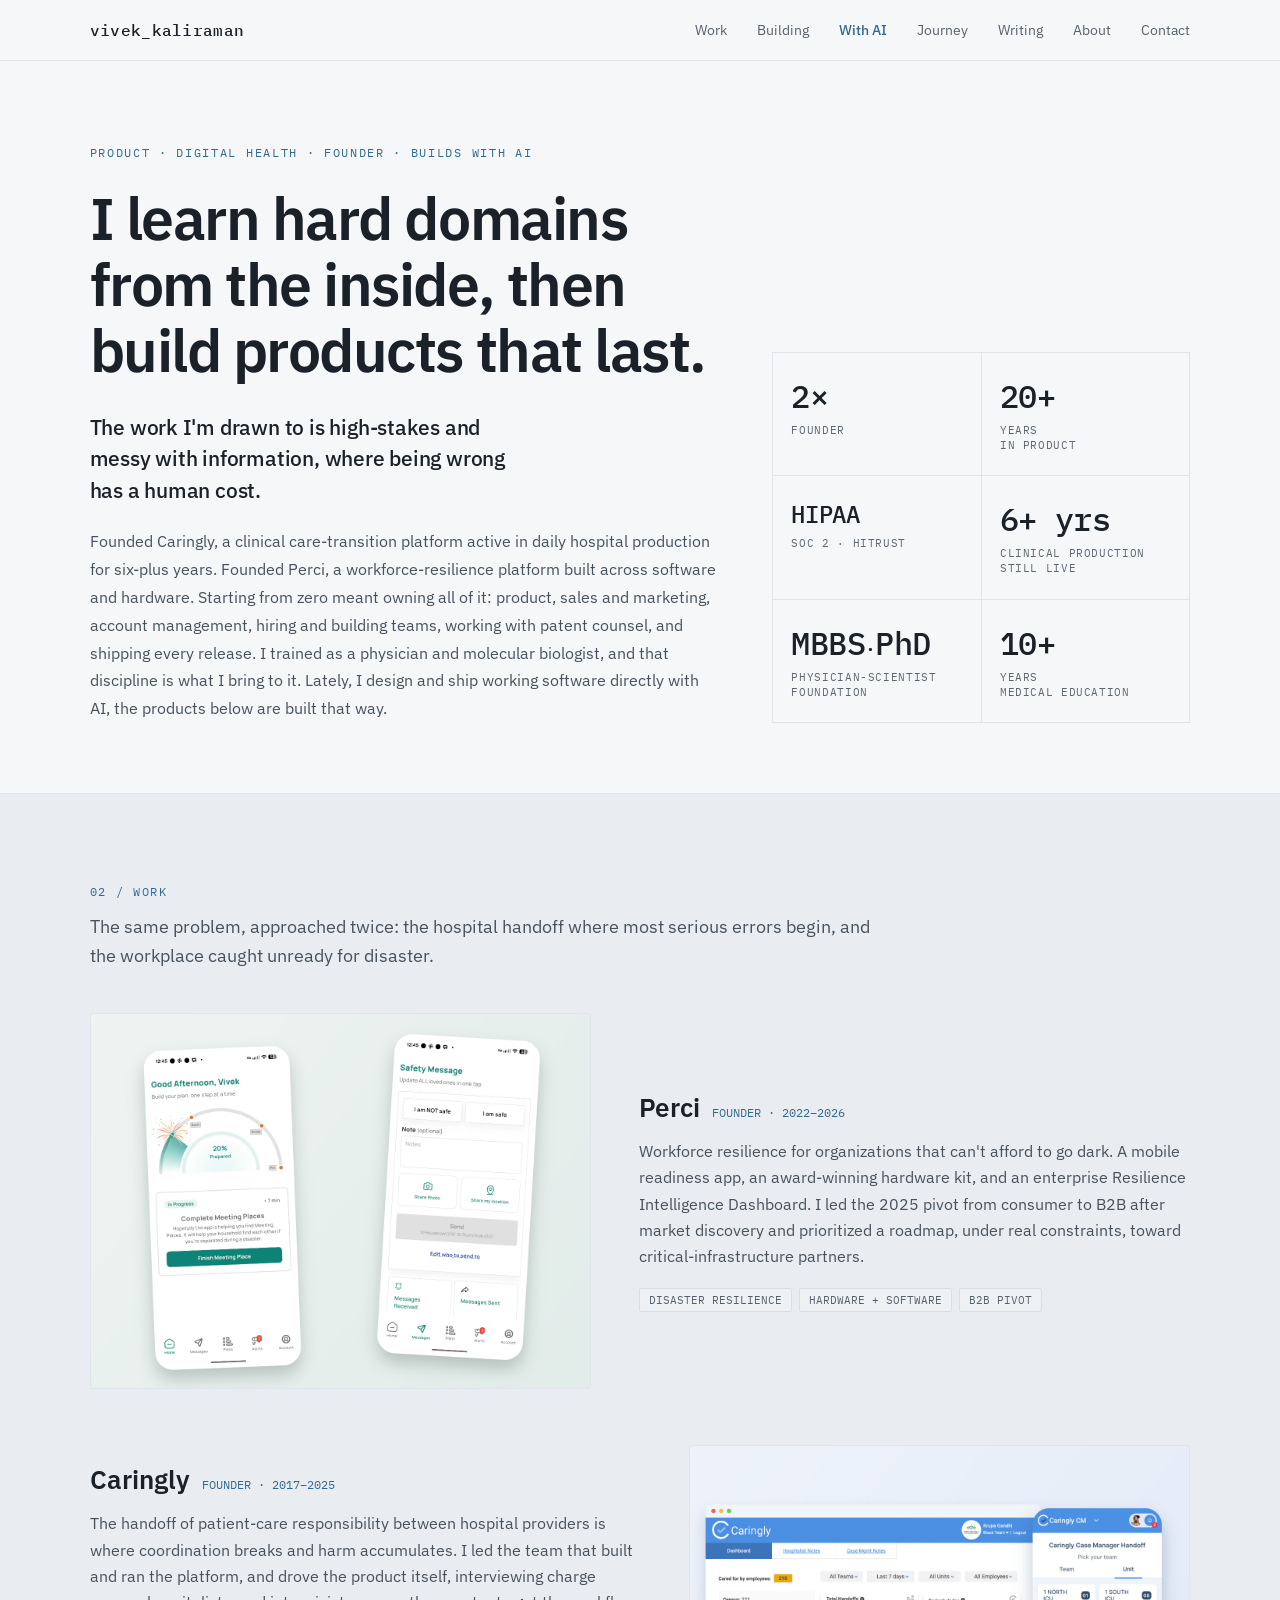
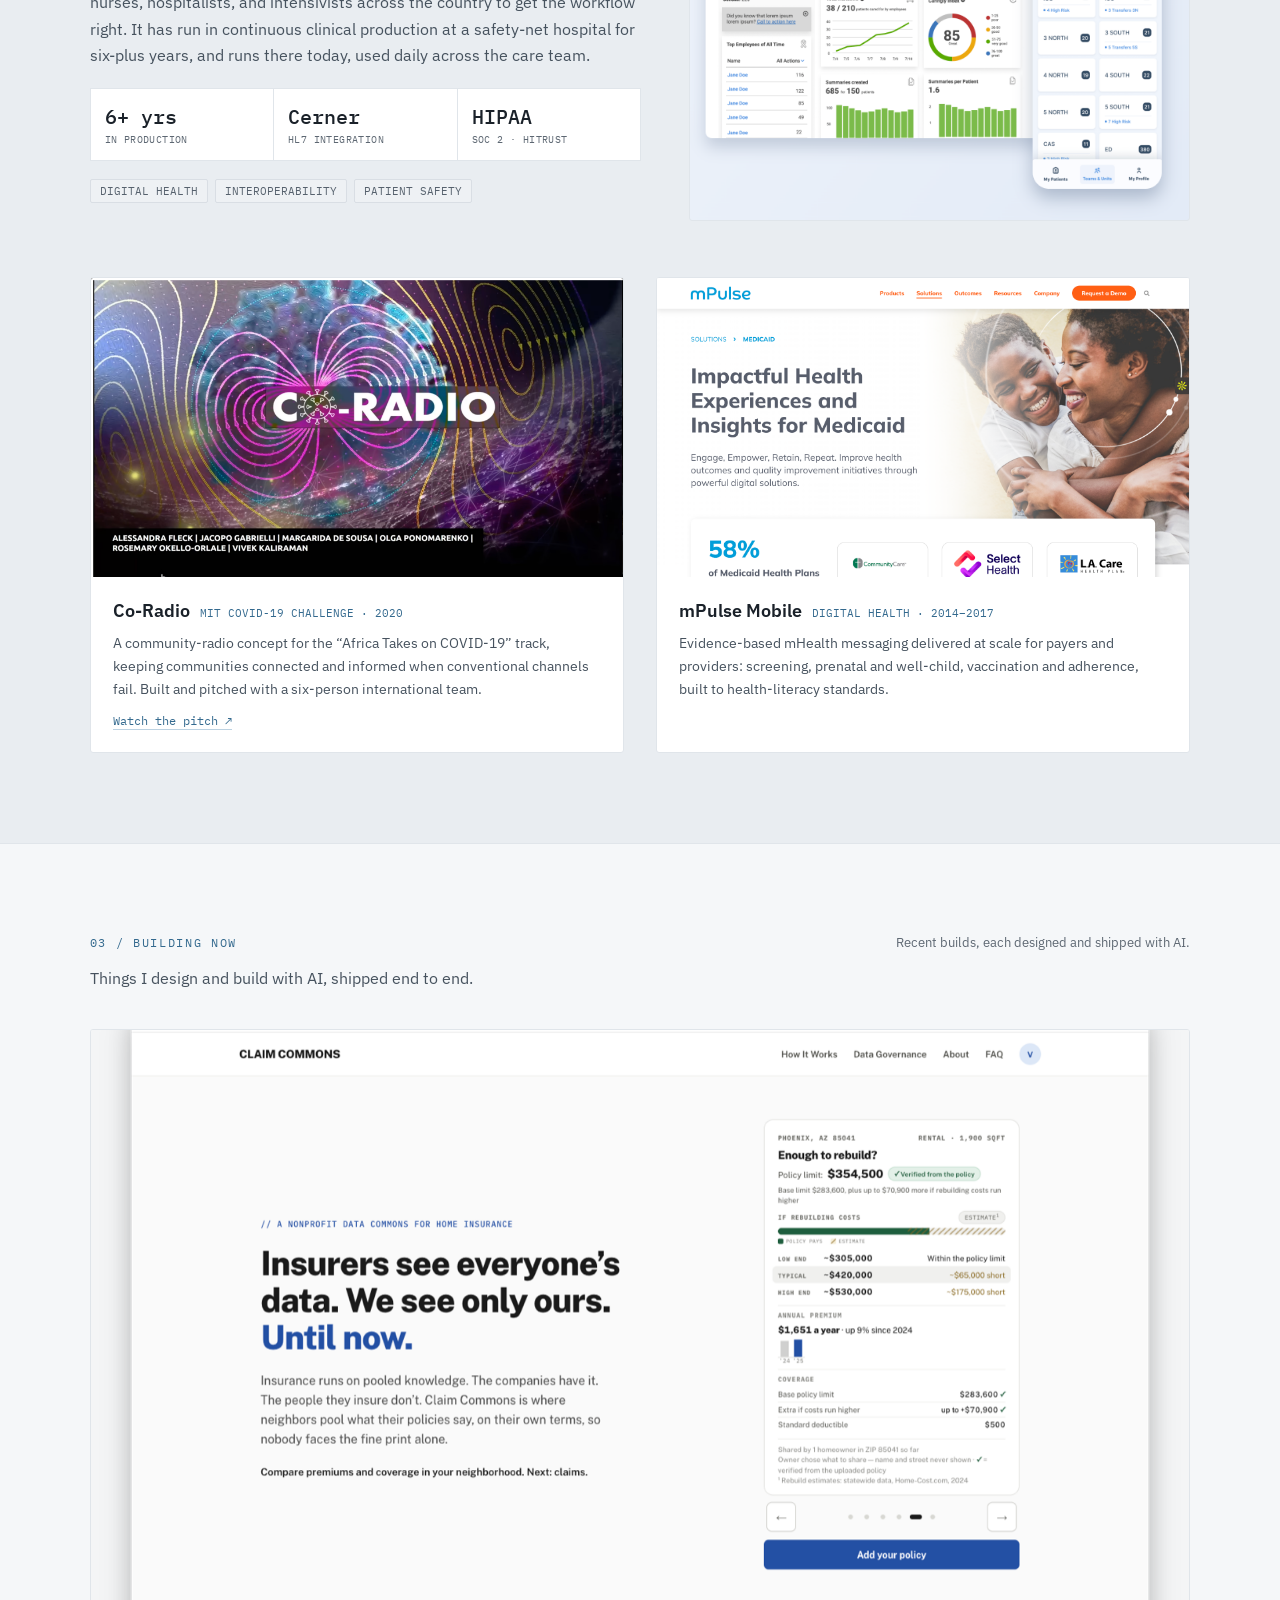
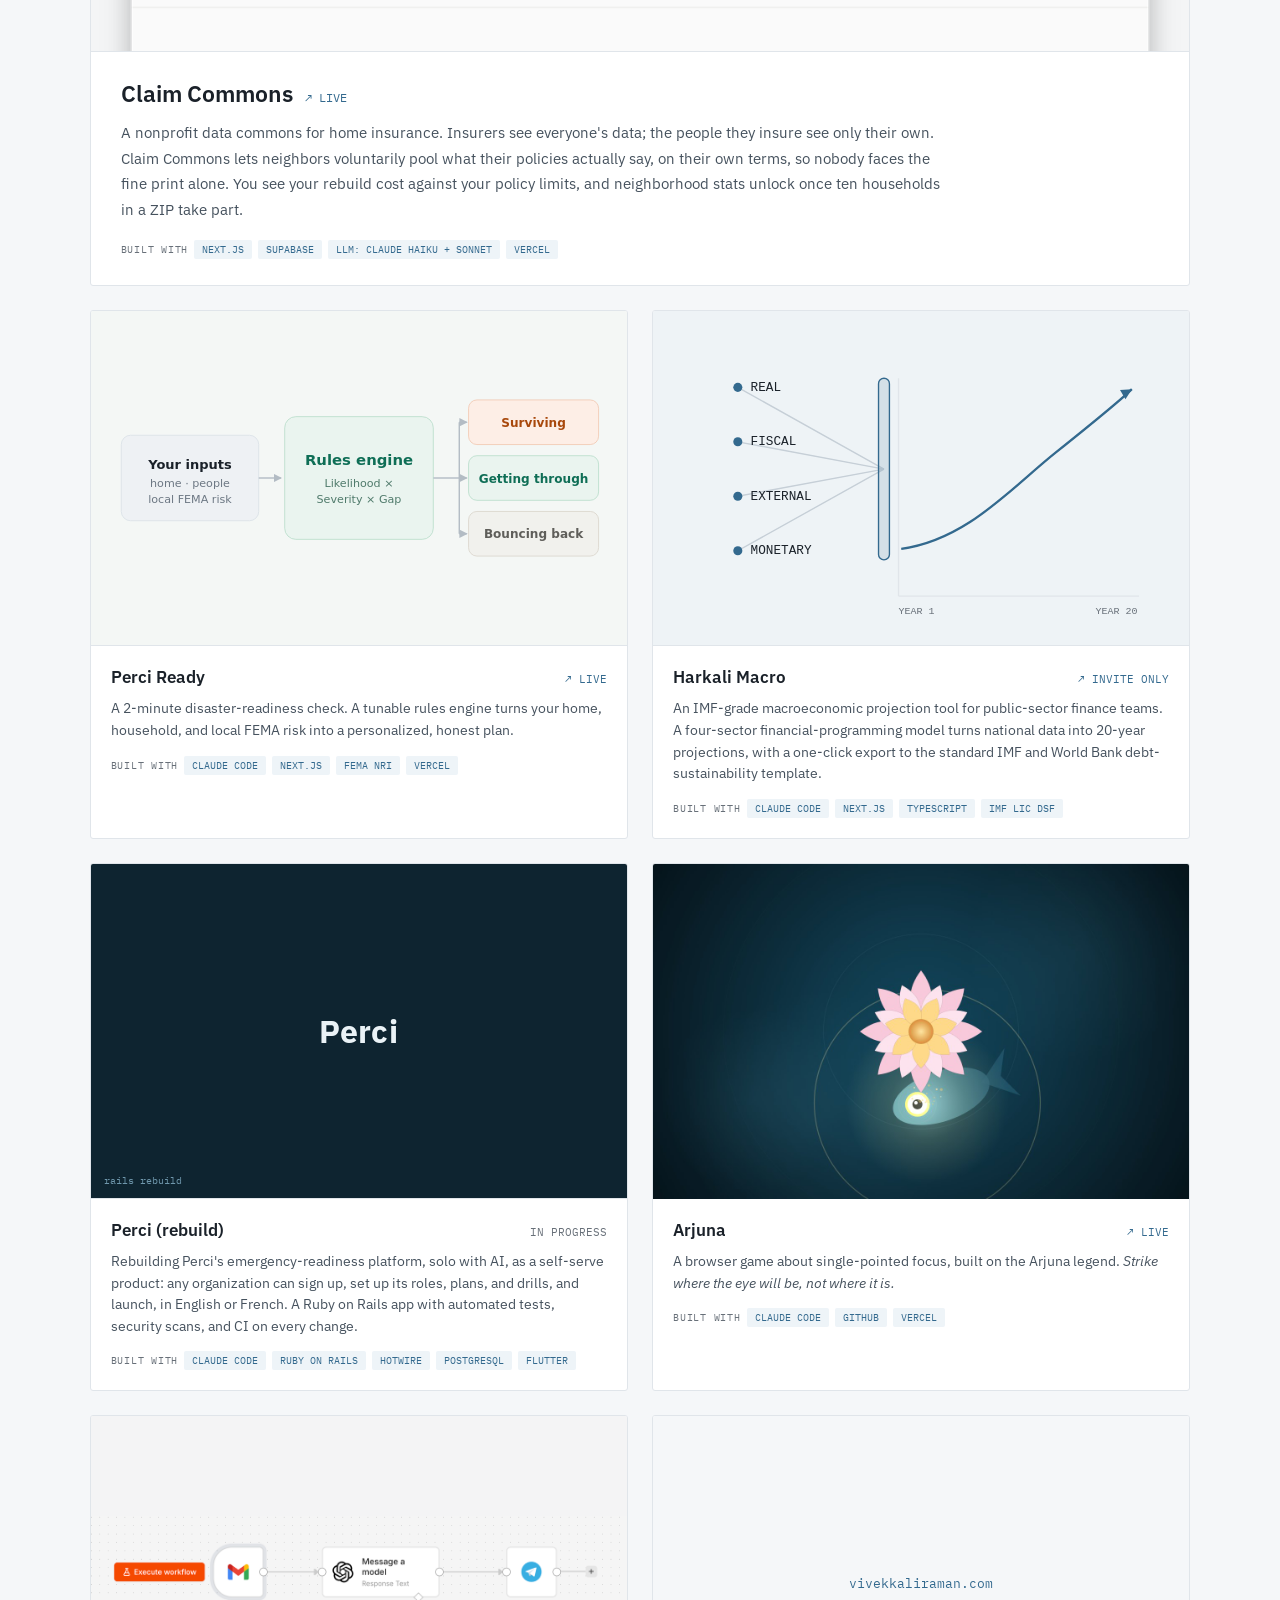
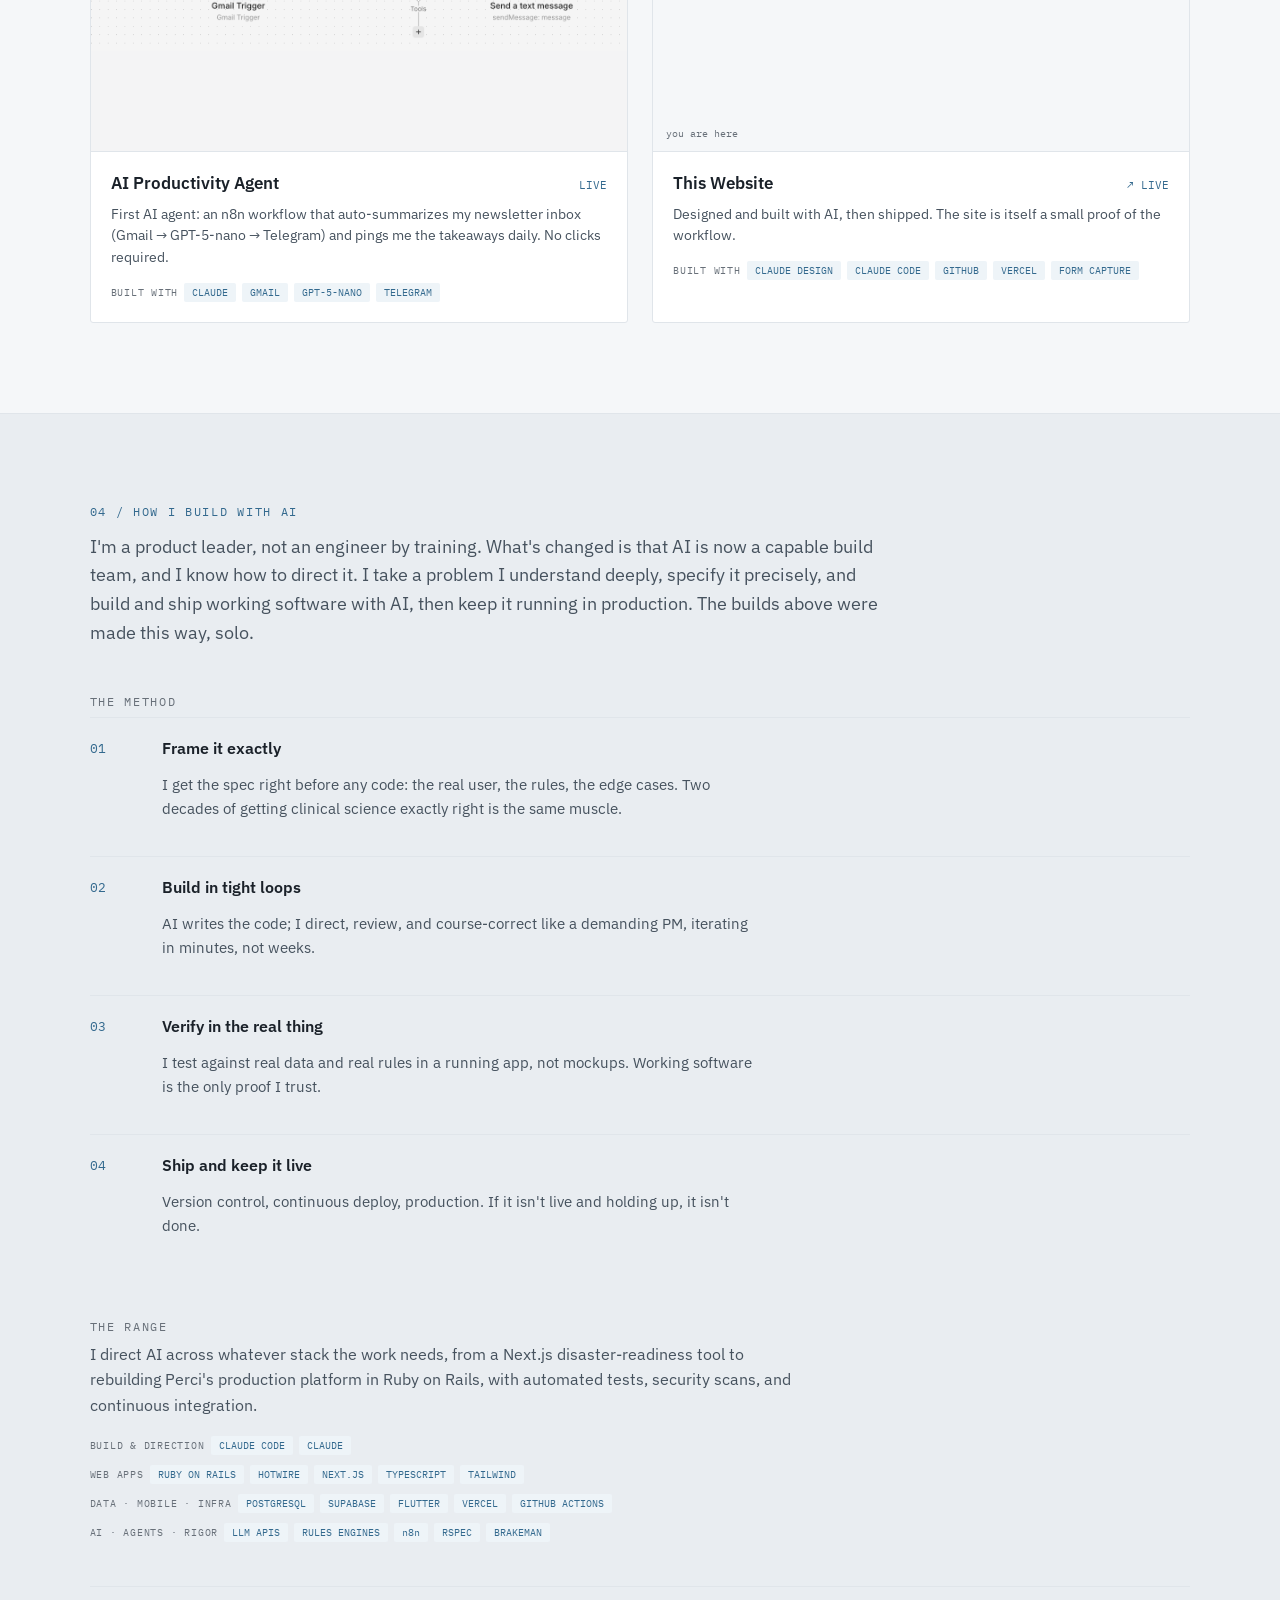
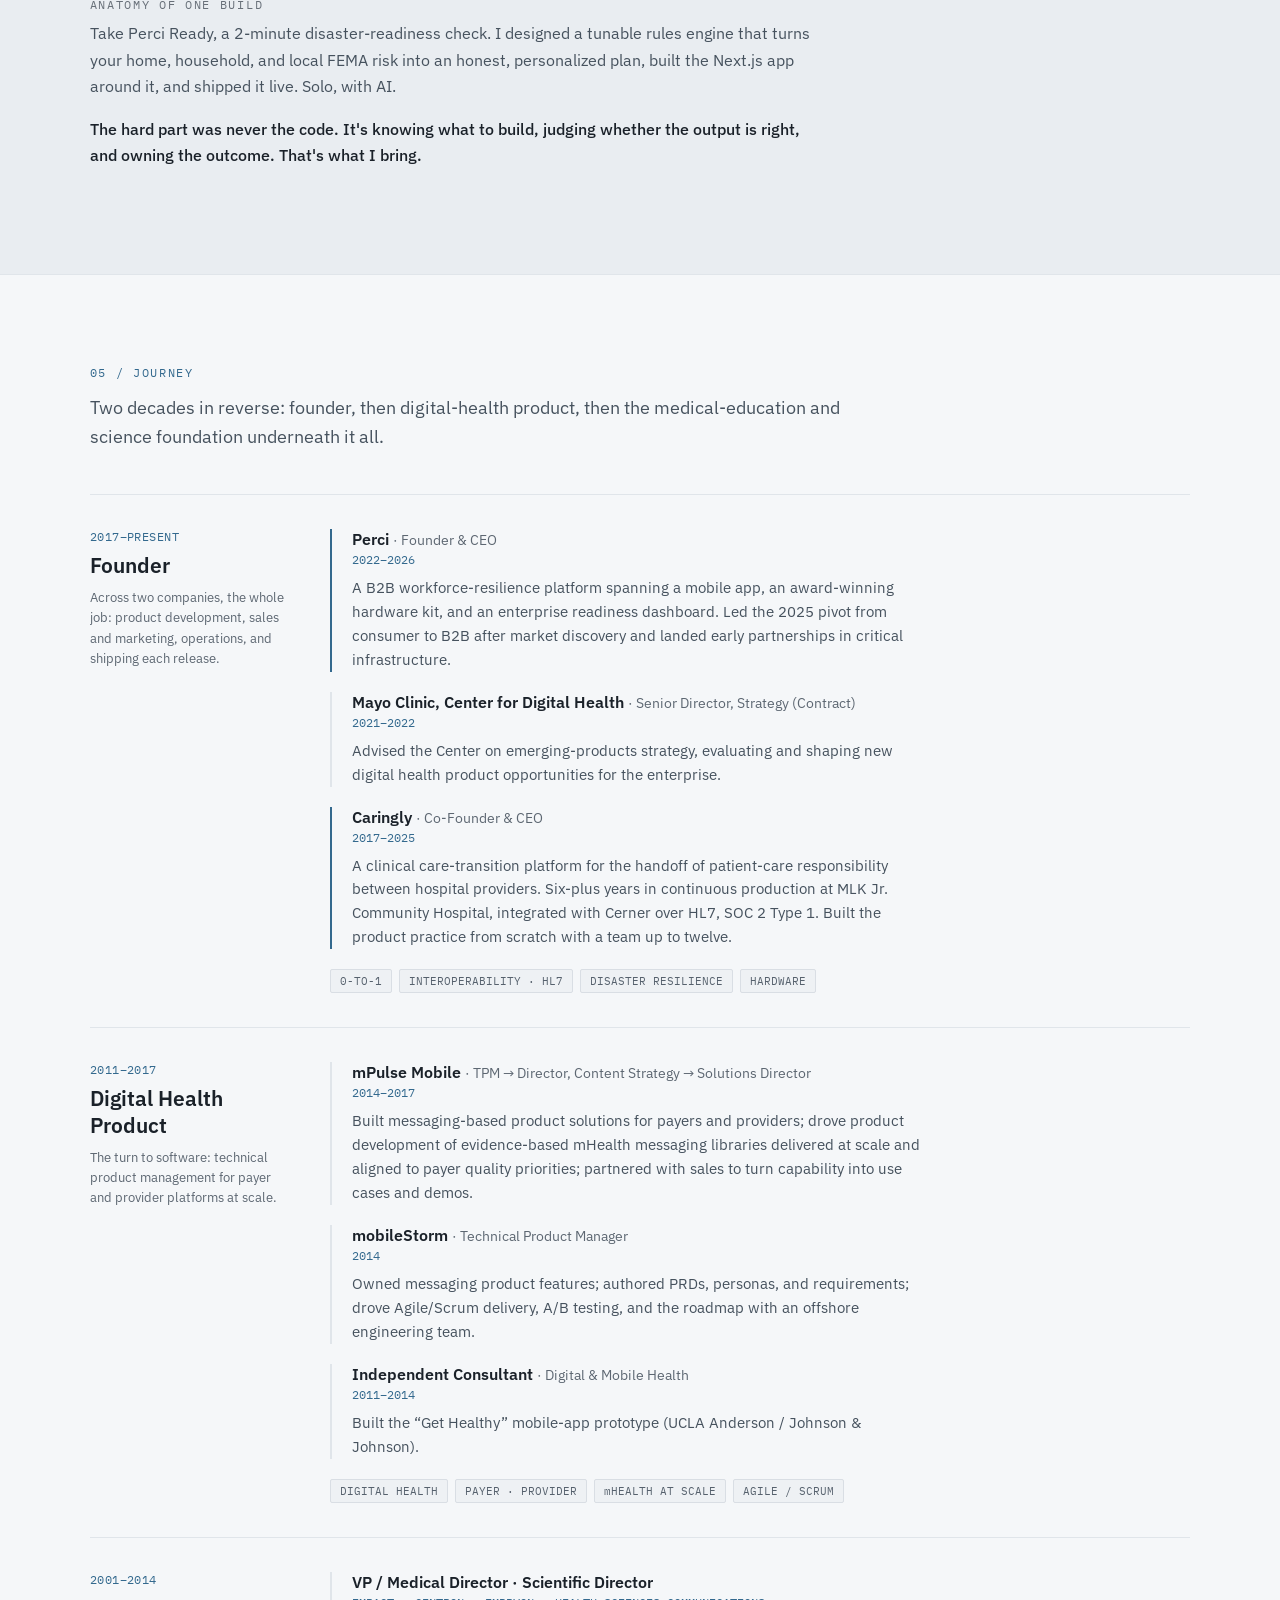
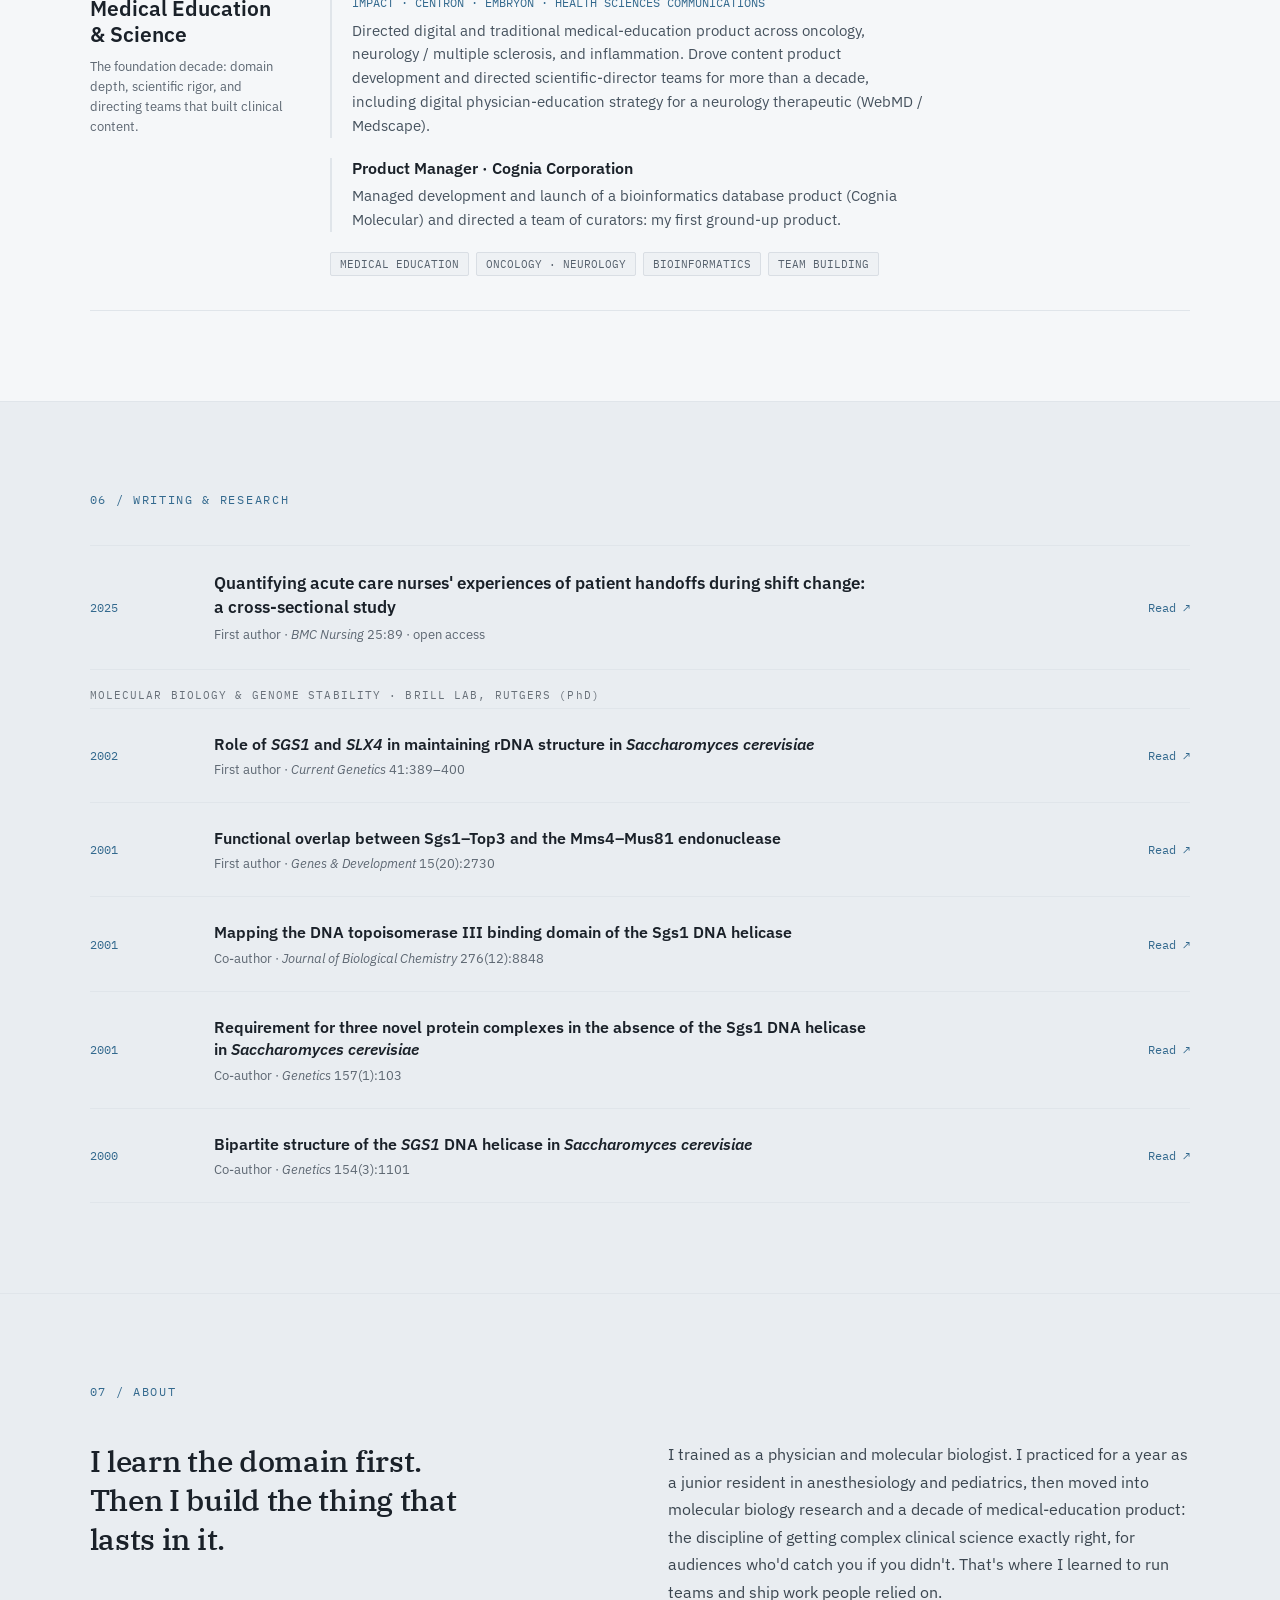
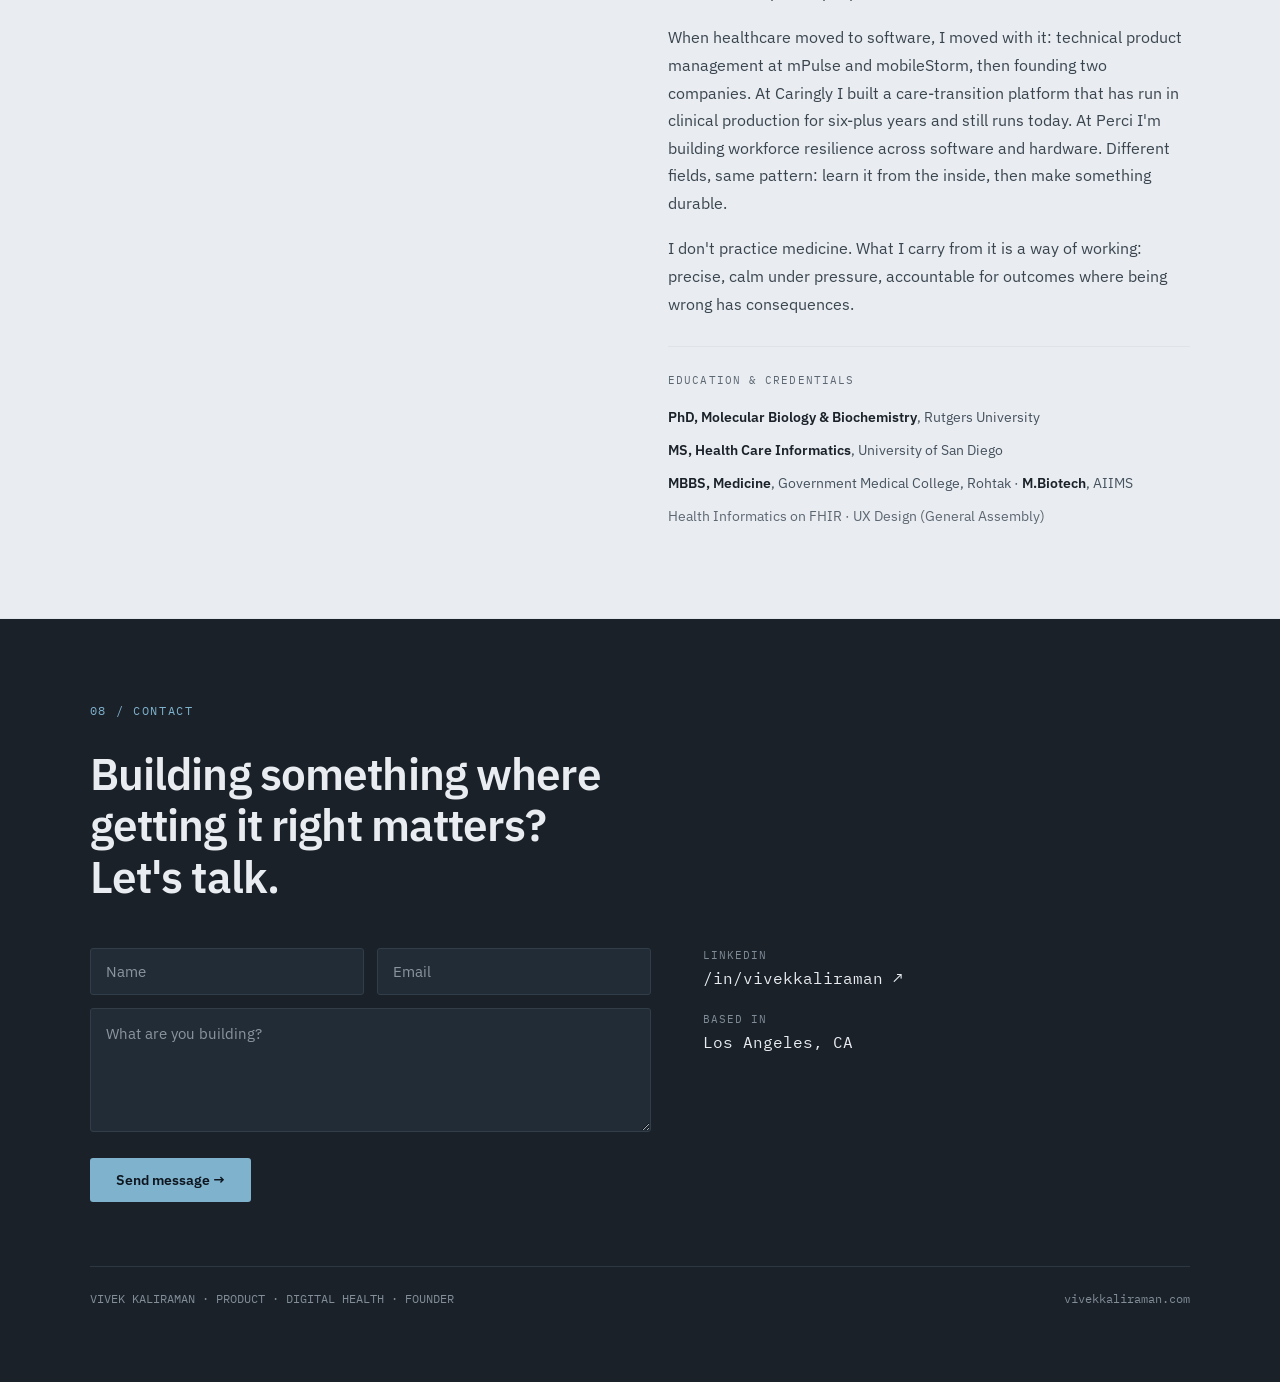
==== commit 64854fc3: "Add Perci (rebuild) card; highlight "With AI" nav link New Building Now card for the solo, AI-driven" ====
--- a/index.html
+++ b/index.html
@@ -17,7 +17,7 @@
   <meta property="og:title" content="Vivek Kaliraman — Product · Digital Health · Founder · Builds with AI">
   <meta property="og:description" content="Physician-scientist, product leader, and 2× founder who now designs and ships software directly with AI. Durable products in high-stakes, messy domains.">
   <meta property="og:url" content="https://www.vivekkaliraman.com/">
-  <meta property="og:image" content="https://www.vivekkaliraman.com/assets/og-image.png">
+  <meta property="og:image" content="https://www.vivekkaliraman.com/assets/og-image.png?v=2">
   <meta property="og:image:width" content="1200">
   <meta property="og:image:height" content="630">
   <meta property="og:image:alt" content="Vivek Kaliraman — Product · Digital Health · Founder">
@@ -26,7 +26,7 @@
   <meta name="twitter:card" content="summary_large_image">
   <meta name="twitter:title" content="Vivek Kaliraman — Product · Digital Health · Founder · Builds with AI">
   <meta name="twitter:description" content="Physician-scientist, product leader, and 2× founder who now designs and ships software directly with AI. Durable products in high-stakes, messy domains.">
-  <meta name="twitter:image" content="https://www.vivekkaliraman.com/assets/og-image.png">
+  <meta name="twitter:image" content="https://www.vivekkaliraman.com/assets/og-image.png?v=2">
   <meta name="twitter:image:alt" content="Vivek Kaliraman — Product · Digital Health · Founder">
 
   <link rel="icon" href="favicon.svg" type="image/svg+xml">
@@ -96,7 +96,7 @@
     <div class="navlinks" id="navlinks">
       <a href="#projects">Work</a>
       <a href="#building">Building</a>
-      <a href="#build-ai">With AI</a>
+      <a href="#build-ai" class="nav-ai">With AI</a>
       <a href="#journey">Journey</a>
       <a href="#writing">Writing</a>
       <a href="#about">About</a>
@@ -308,6 +308,28 @@
           </div>
         </div>
       </a>
+      <!-- Perci (rebuild) -->
+      <div class="build-card">
+        <div class="build-hero perci-rebuild">
+          <div class="rebuild-word">Perci</div>
+          <span class="build-hero-caption">rails rebuild</span>
+        </div>
+        <div class="build-body">
+          <div class="build-card-head">
+            <div class="build-card-title">Perci (rebuild)</div>
+            <div class="build-card-status soon">IN PROGRESS</div>
+          </div>
+          <p class="build-text">Rebuilding Perci's emergency-readiness platform, solo with AI, as a self-serve product: any organization can sign up, set up its roles, plans, and drills, and launch, in English or French. A Ruby on Rails app with automated tests, security scans, and CI on every change.</p>
+          <div class="built-with">
+            <span class="built-with-label">BUILT WITH</span>
+            <span class="pill">CLAUDE CODE</span>
+            <span class="pill">RUBY ON RAILS</span>
+            <span class="pill">HOTWIRE</span>
+            <span class="pill">POSTGRESQL</span>
+            <span class="pill">FLUTTER</span>
+          </div>
+        </div>
+      </div>
       <!-- Arjuna -->
       <a href="https://arjuna-focus.vercel.app/" target="_blank" rel="noopener" class="build-card">
         <div class="build-hero arjuna">
--- a/styles.css
+++ b/styles.css
@@ -139,6 +139,8 @@
   justify-content: flex-end;
 }
 .navlinks a:hover { color: var(--ink); }
+.navlinks a.nav-ai { color: var(--accent); font-weight: 500; }
+.navlinks a.nav-ai:hover { color: var(--contact-accent); }
 
 /* Hamburger toggle — hidden on desktop, shown ≤860px */
 .nav-toggle {
@@ -399,6 +401,9 @@
 }
 .build-hero.arjuna { background: #0b1f2a; }
 .arjuna-shot { width: 100%; height: 100%; object-fit: cover; display: block; }
+.build-hero.perci-rebuild { background: #0e2430; border-bottom: 1px solid var(--hairline); }
+.rebuild-word { font-size: 32px; font-weight: 700; color: #eaf2f6; letter-spacing: .01em; }
+.build-hero.perci-rebuild .build-hero-caption { color: #6f97ac; }
 .build-hero.progress {
   background: repeating-linear-gradient(135deg, #eef1f4 0 12px, #e6ebf0 12px 24px);
 }
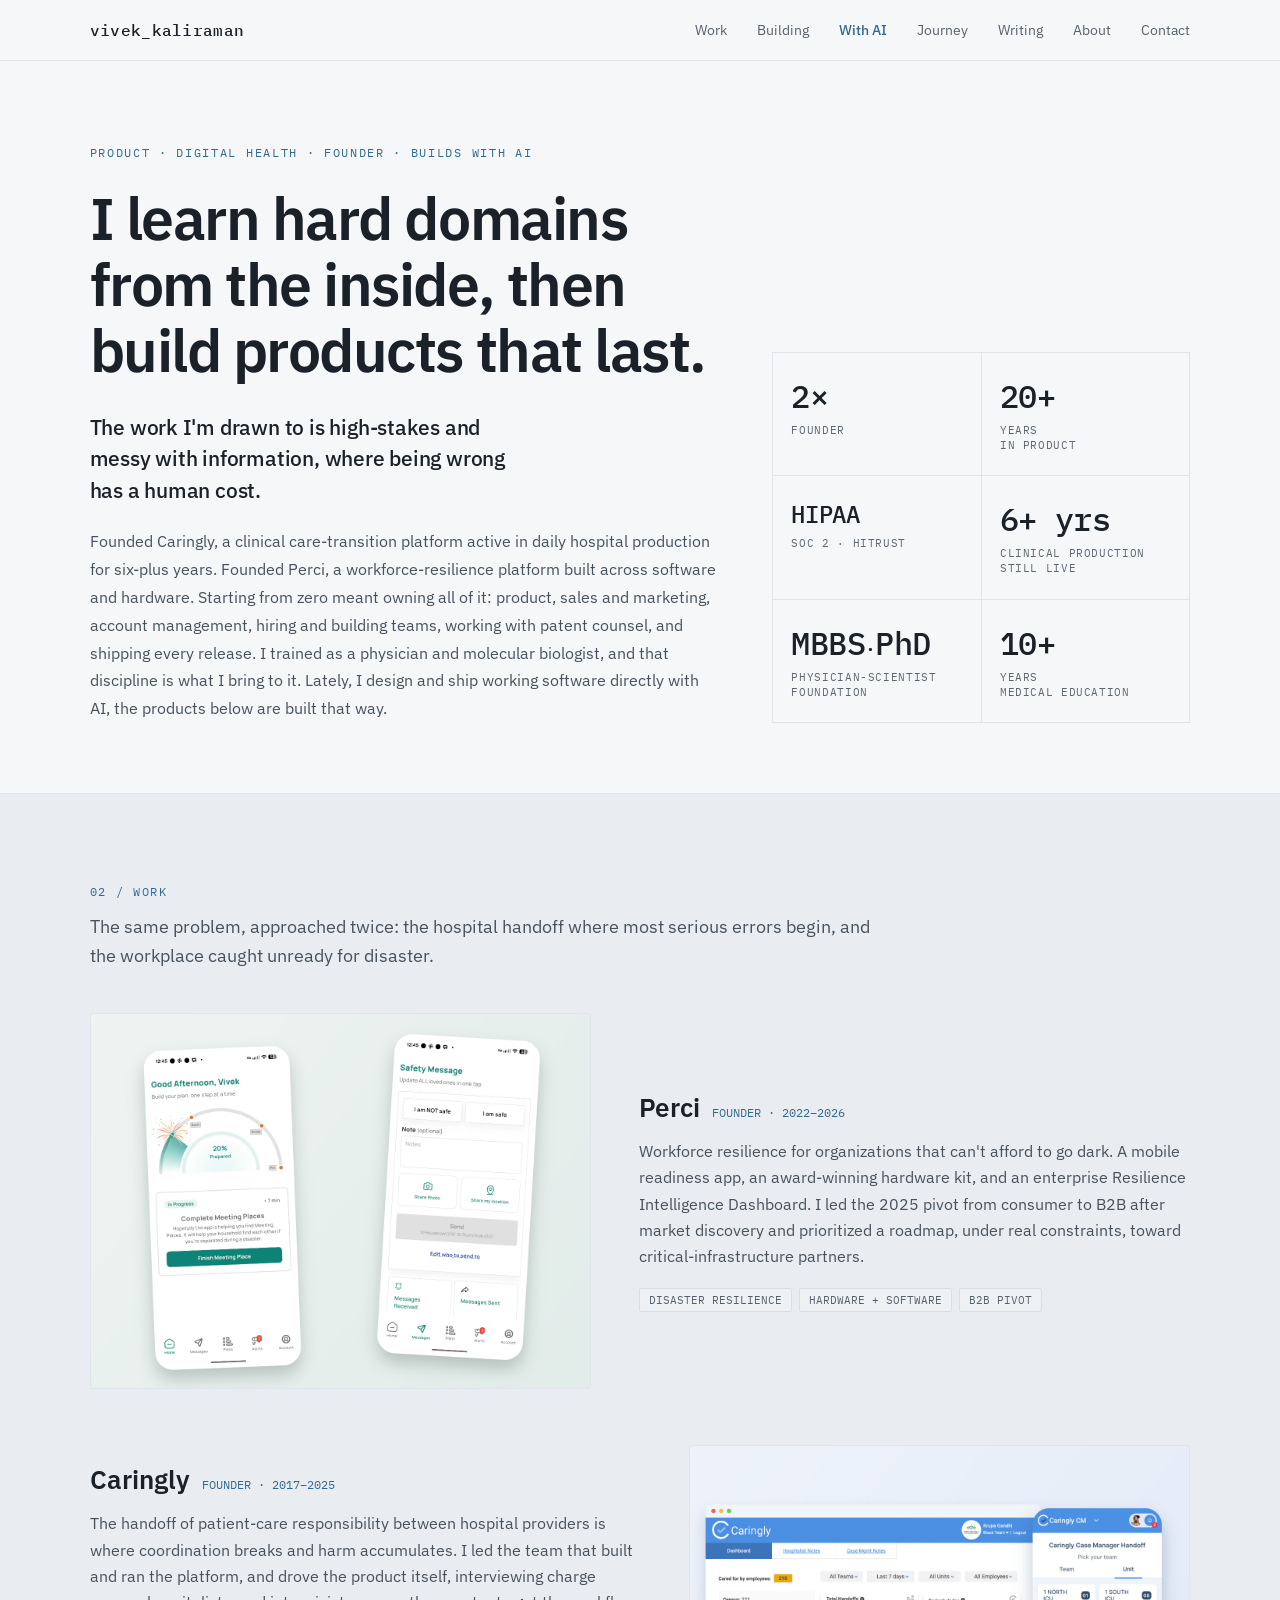
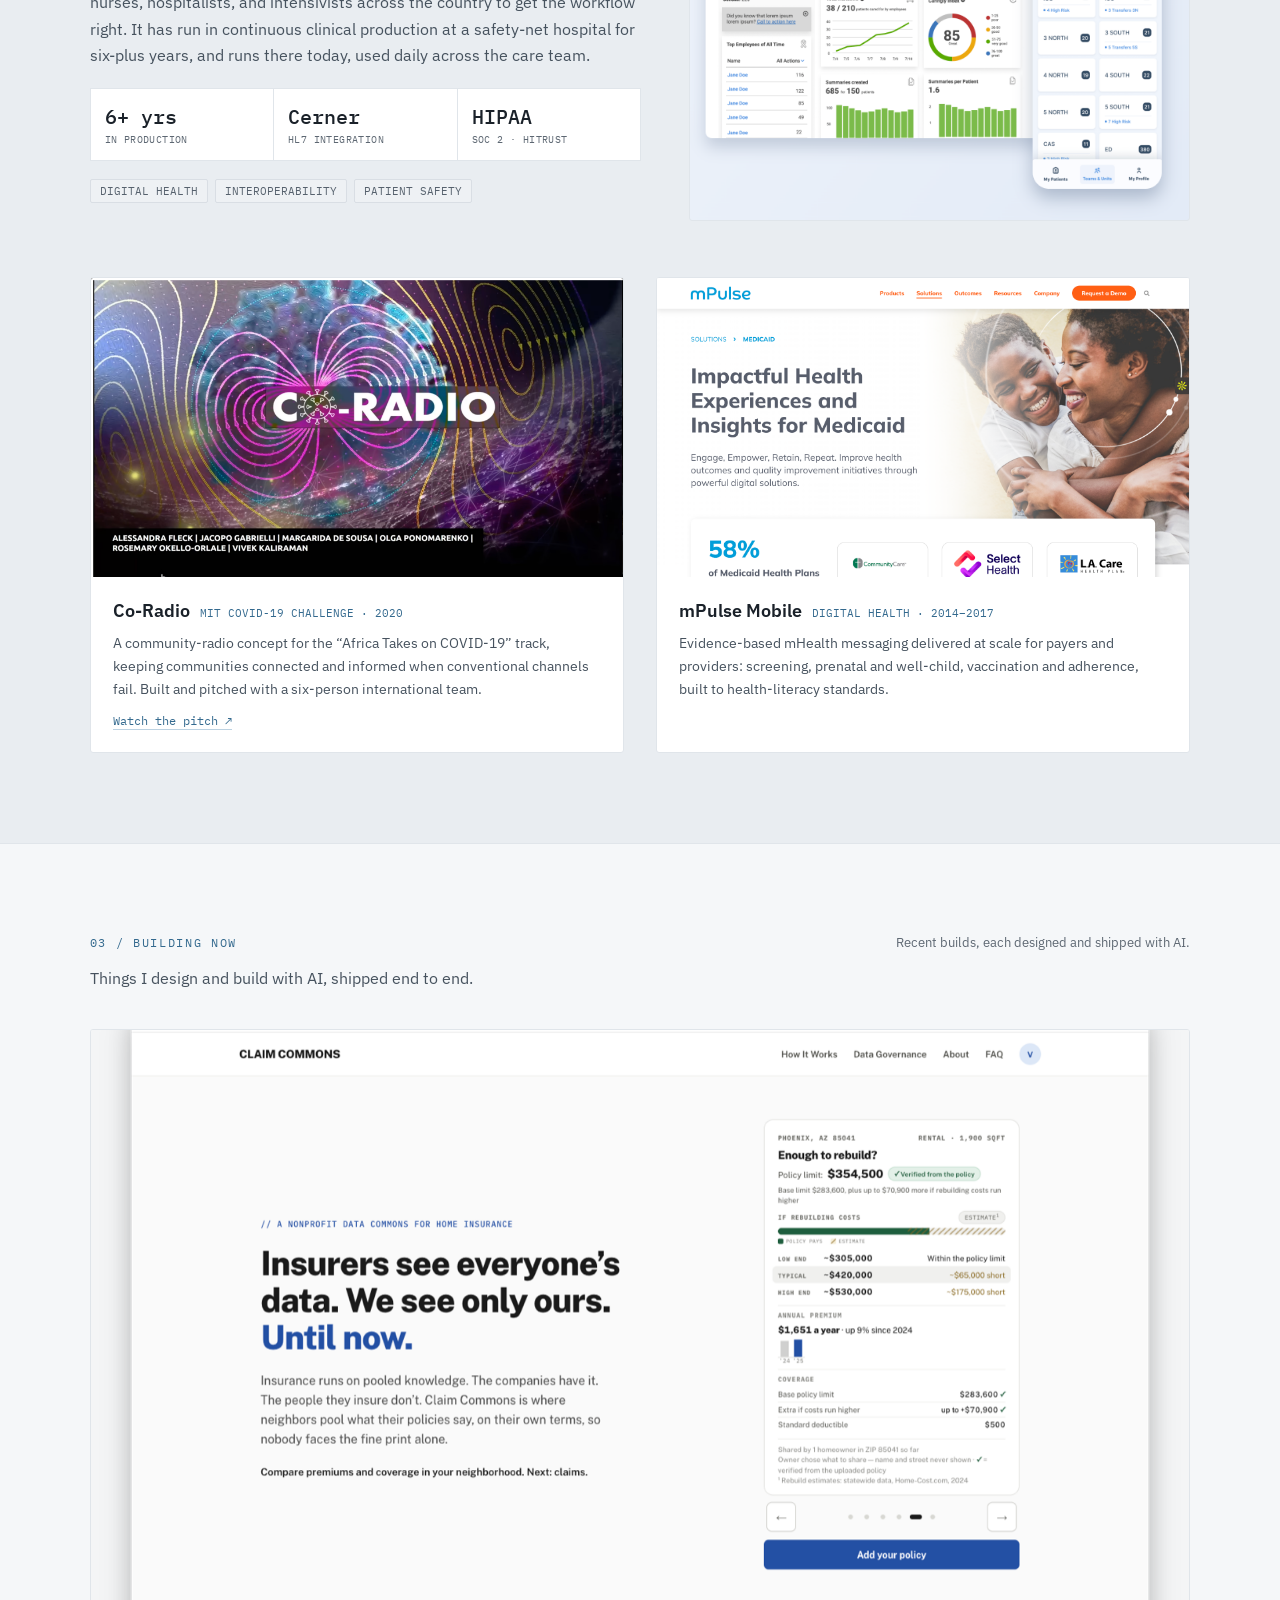
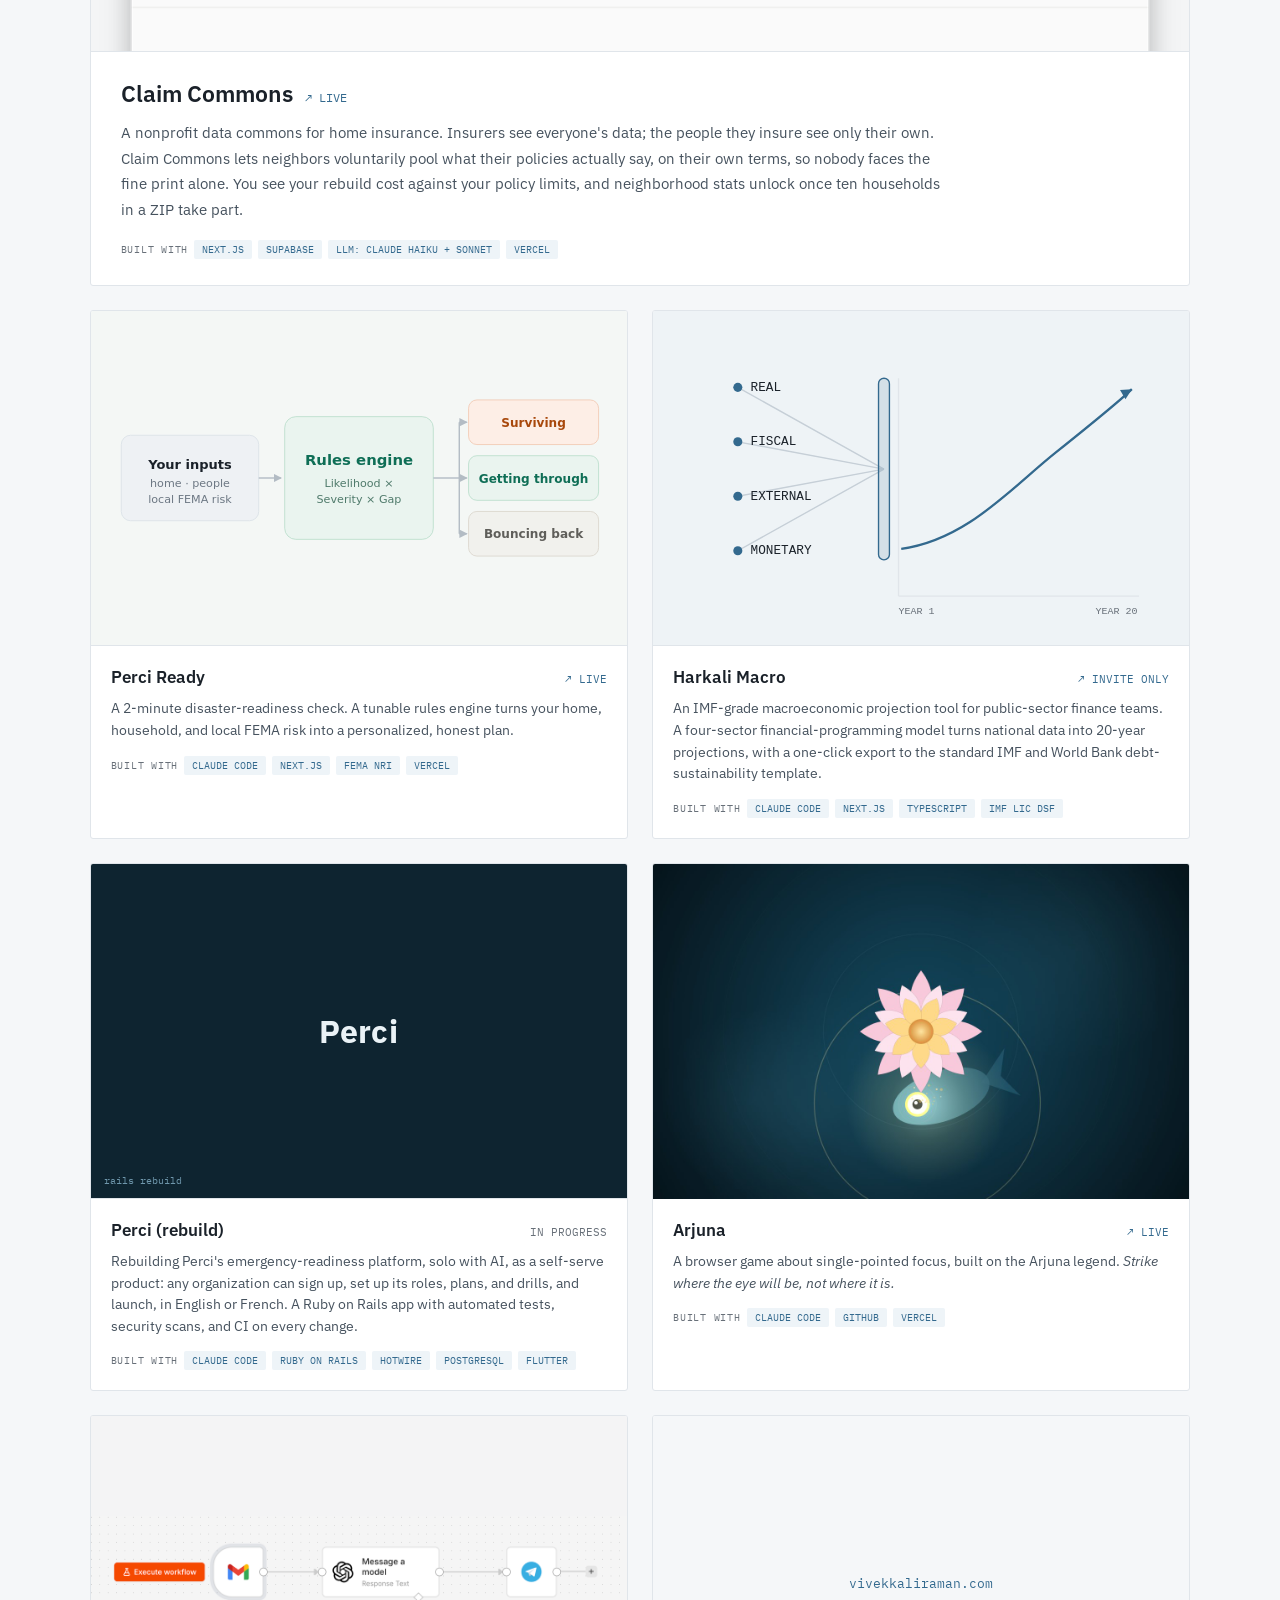
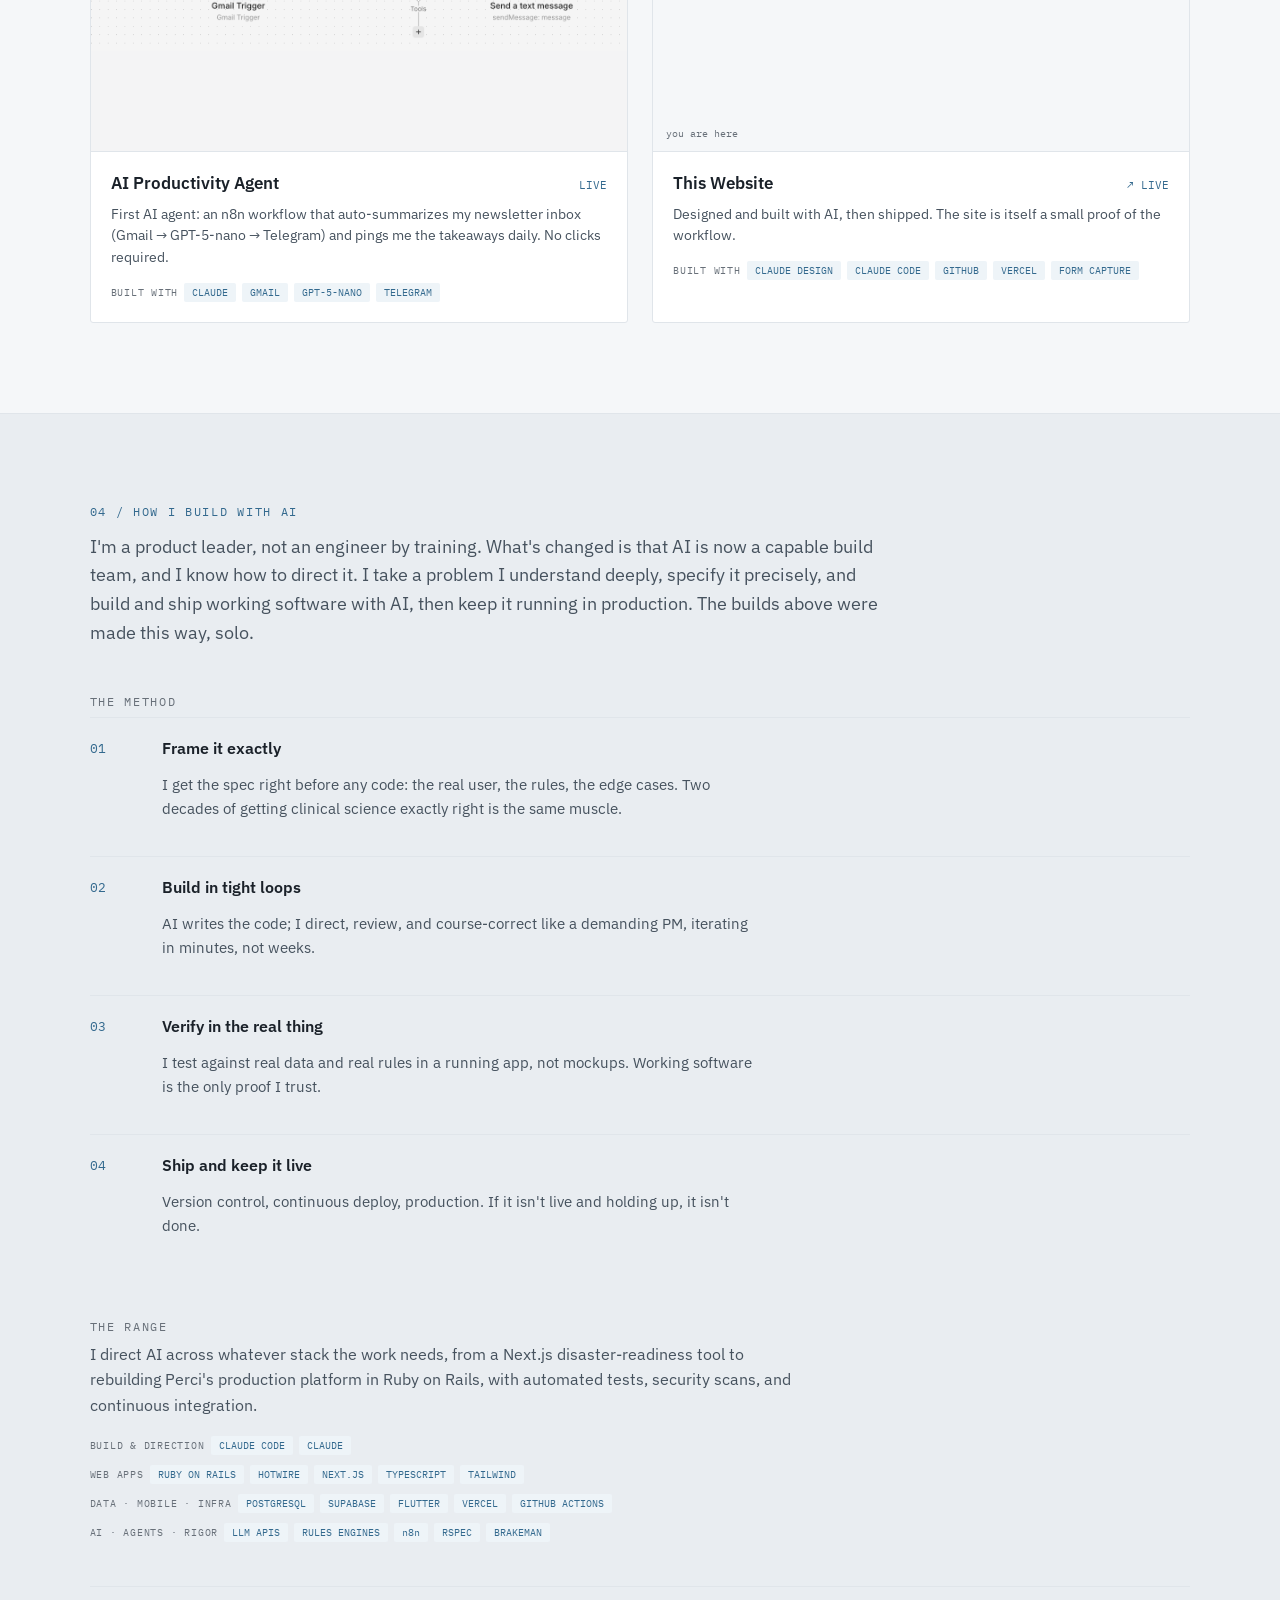
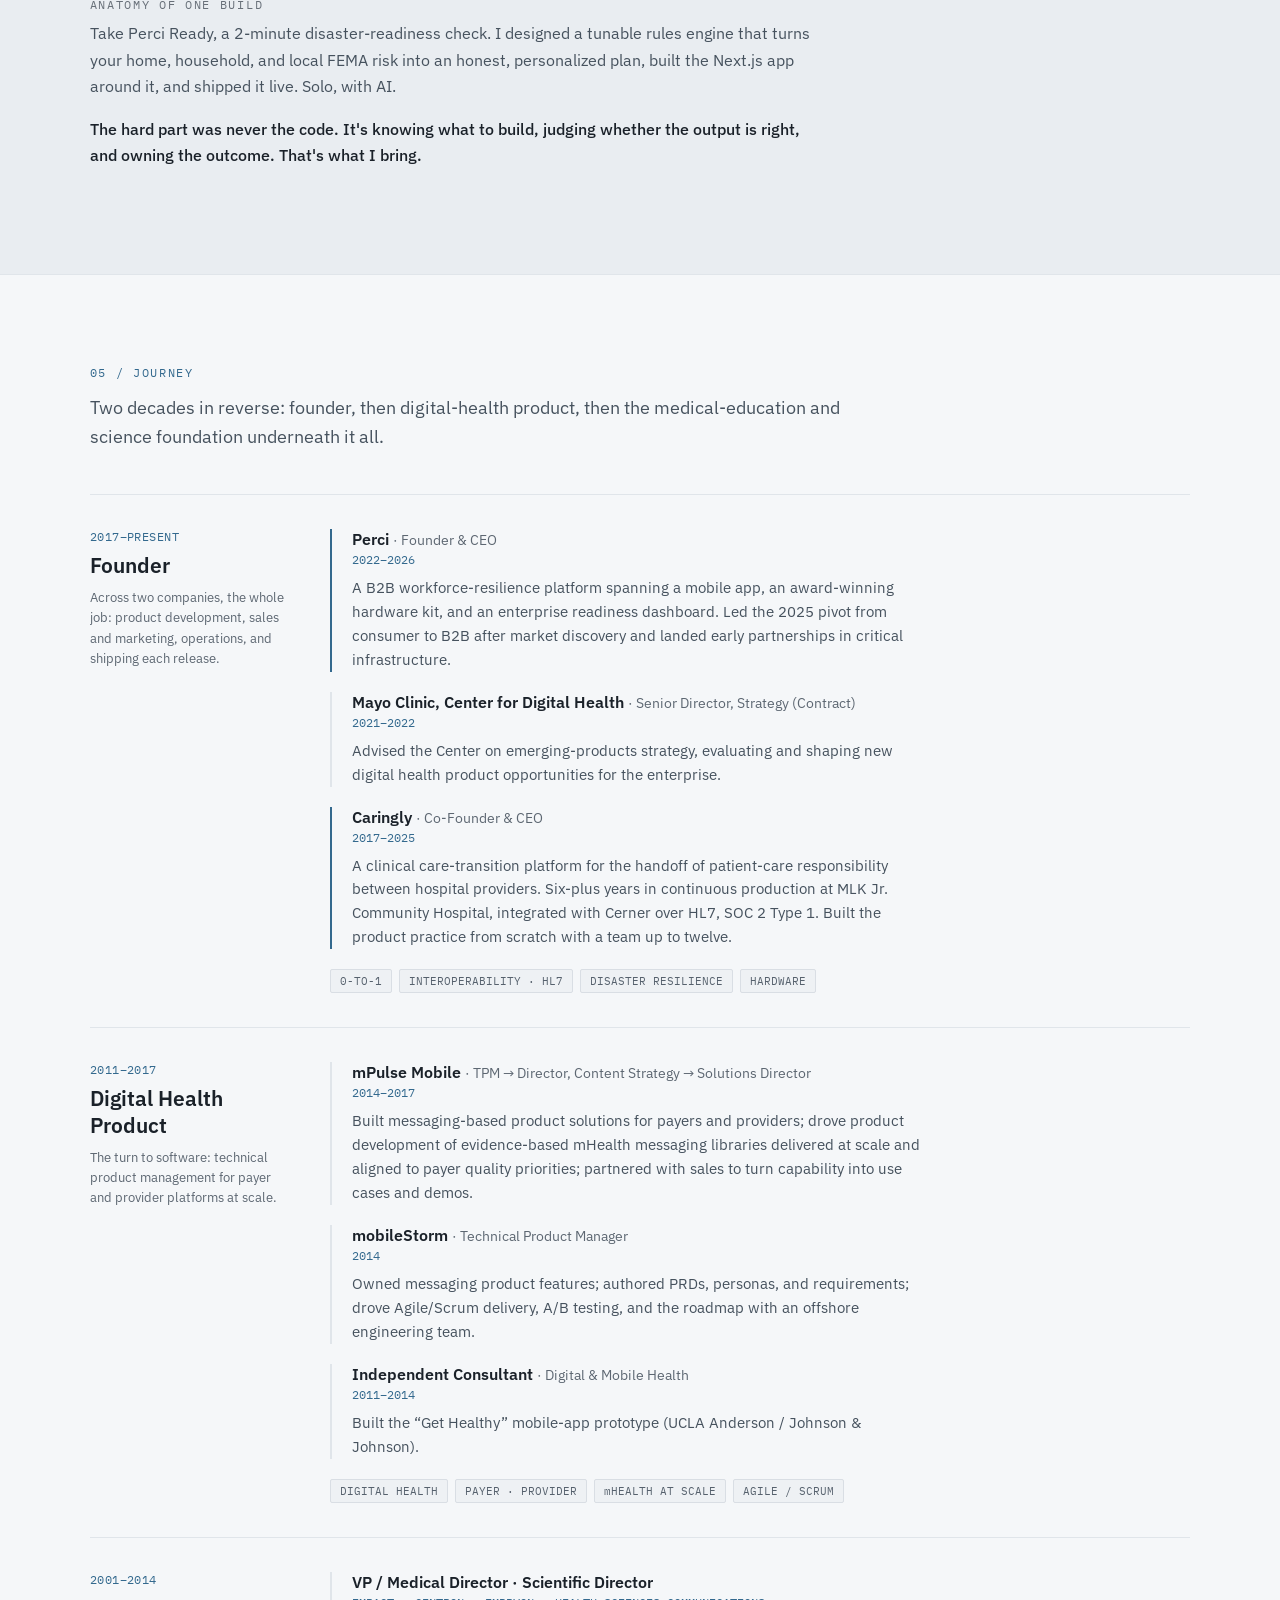
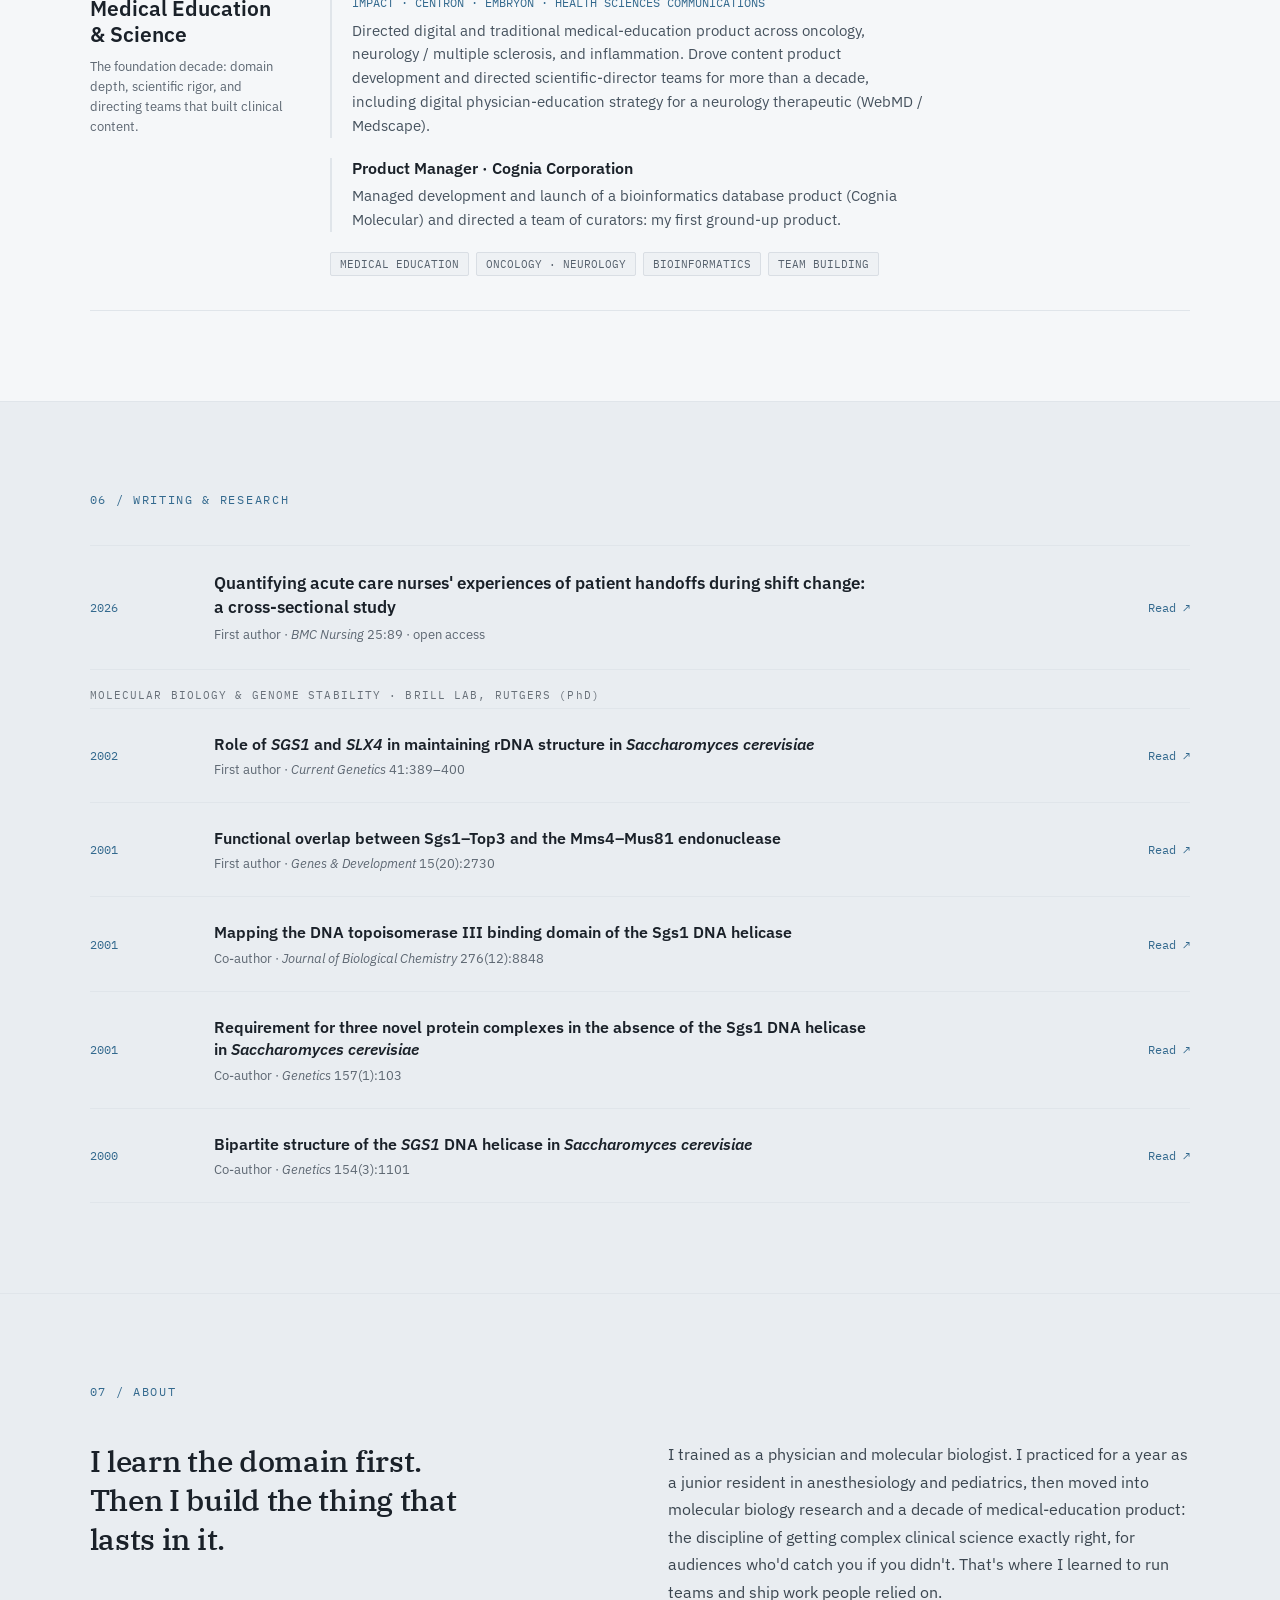
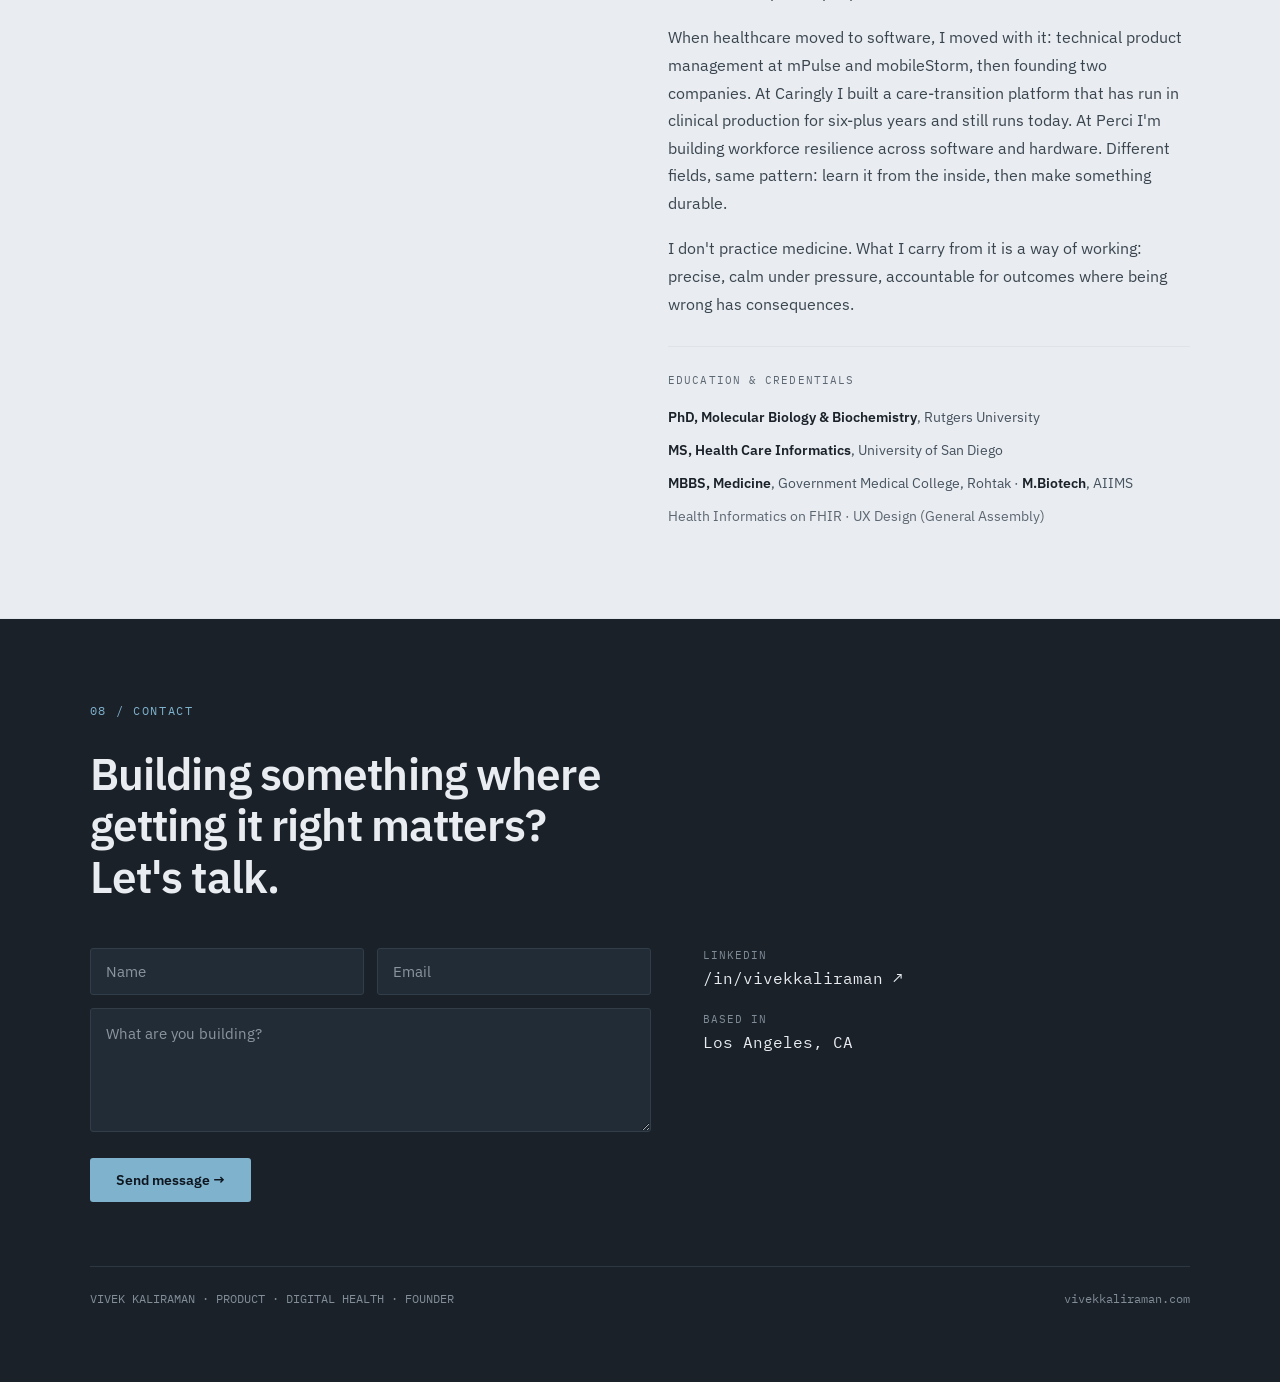
==== commit 5c30c0be: "Correct BMC Nursing publication year to 2026 Per citation: Kaliraman, V., Watson, J.L. BMC Nurs 25, " ====
--- a/index.html
+++ b/index.html
@@ -573,7 +573,7 @@
     <h2 class="eyebrow" style="display:block;margin-bottom:38px;">06 / WRITING &amp; RESEARCH</h2>
 
     <a href="https://link.springer.com/article/10.1186/s12912-025-03802-6" target="_blank" rel="noopener" class="pub">
-      <div class="pub-year">2025</div>
+      <div class="pub-year">2026</div>
       <div>
         <div class="pub-title lead">Quantifying acute care nurses' experiences of patient handoffs during shift change: a cross-sectional study</div>
         <div class="pub-cite">First author · <em>BMC Nursing</em> 25:89 · open access</div>
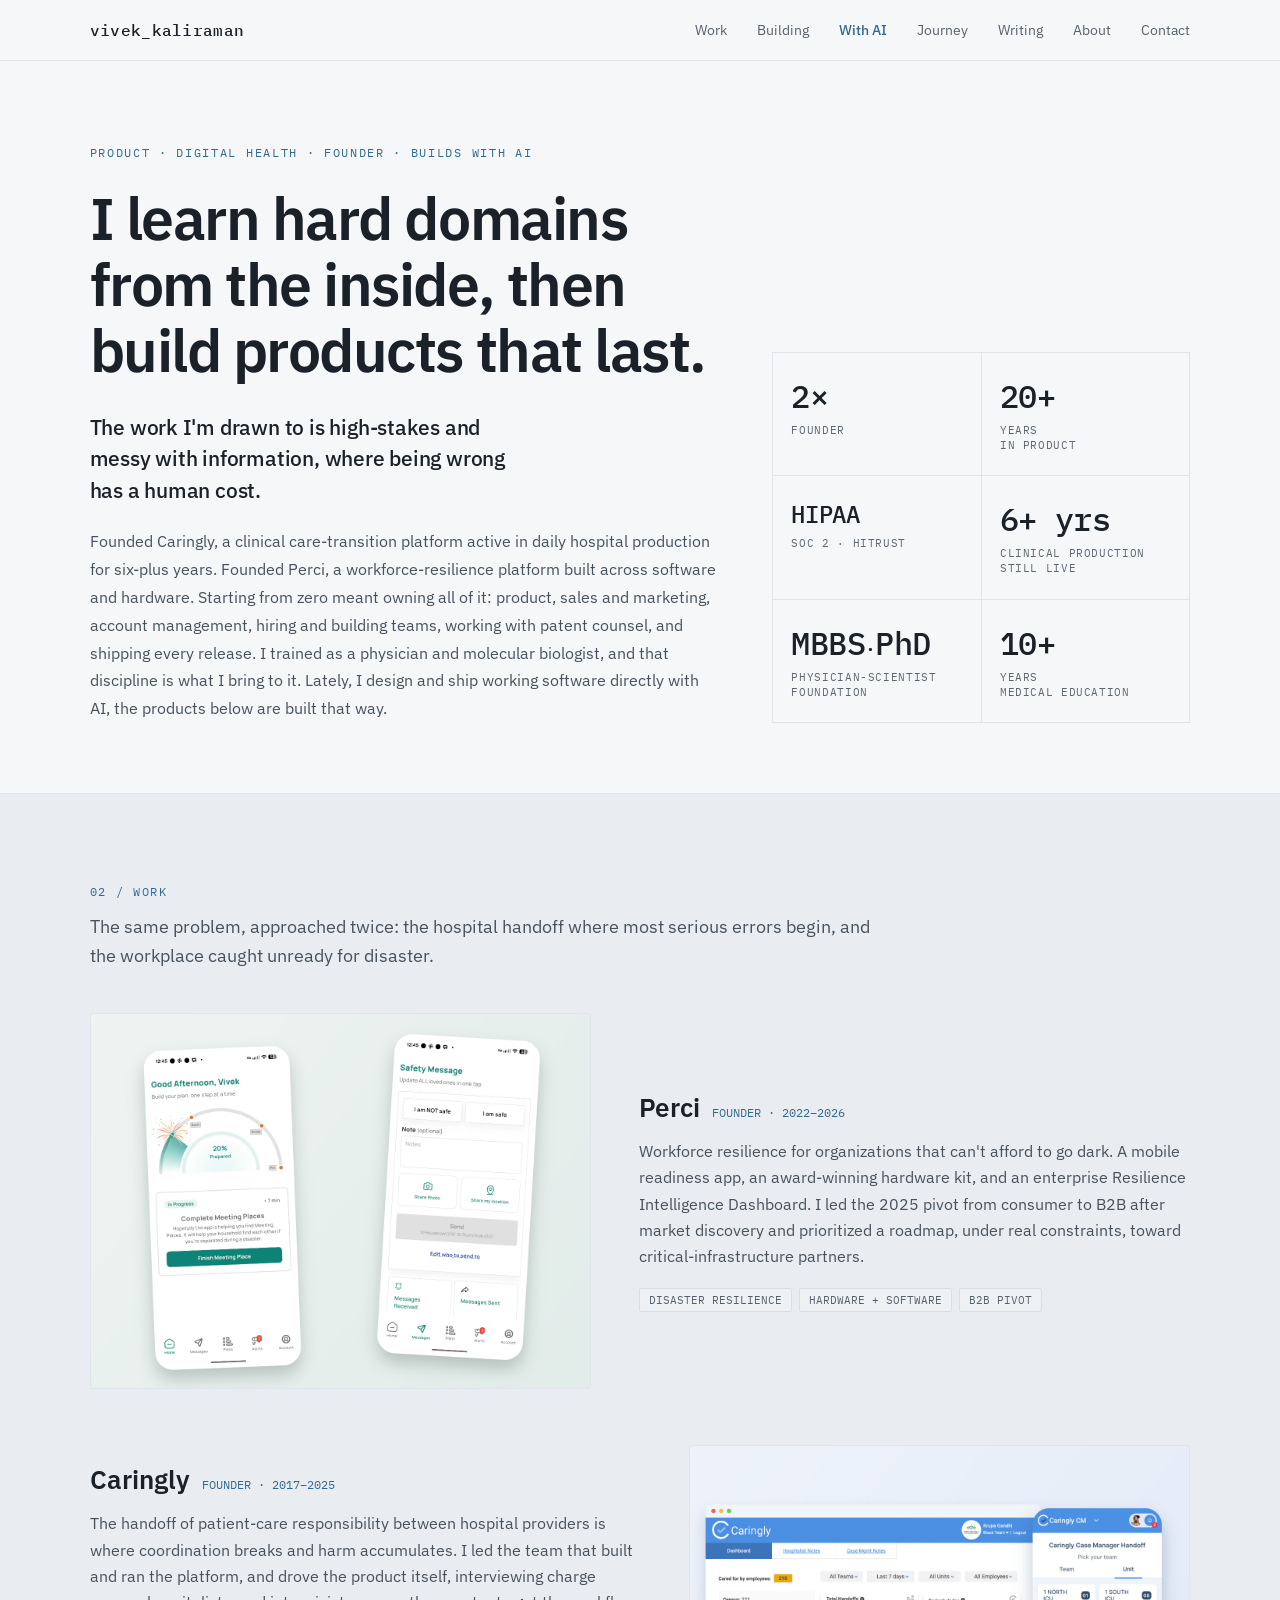
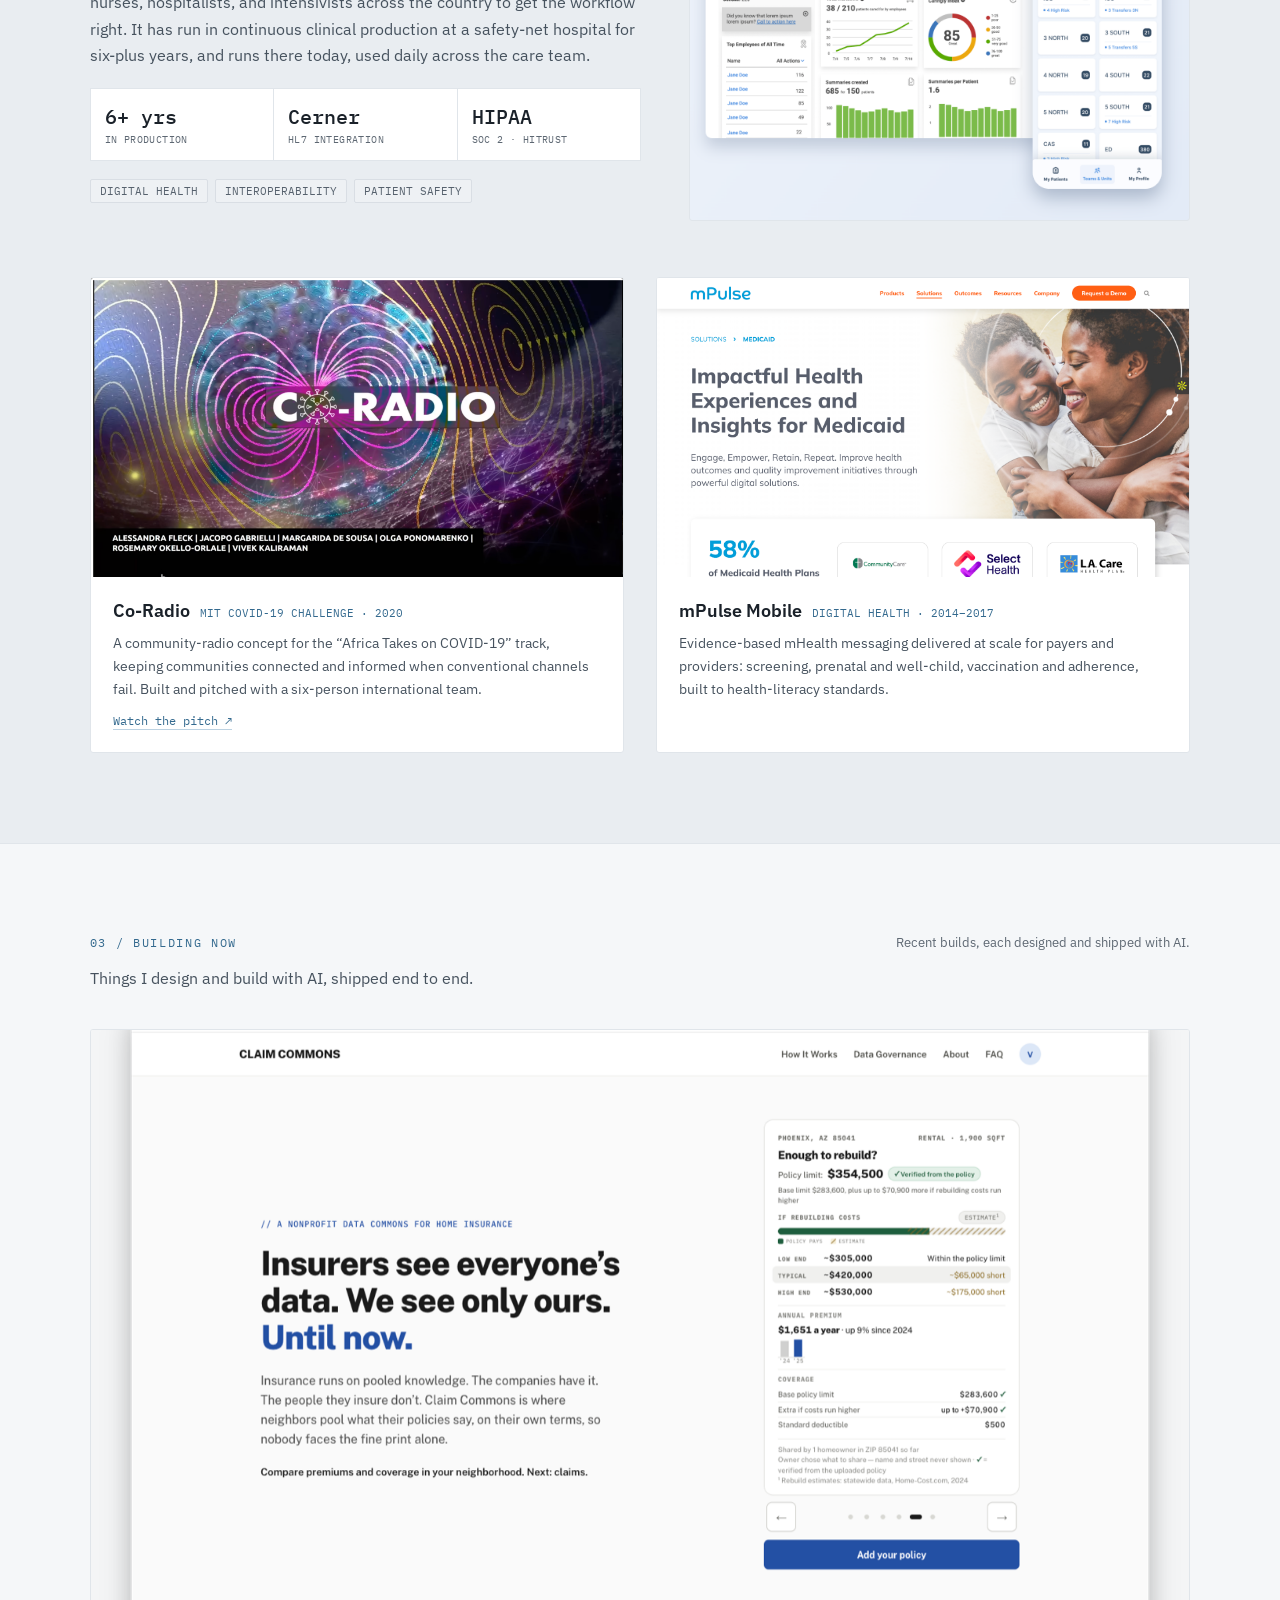
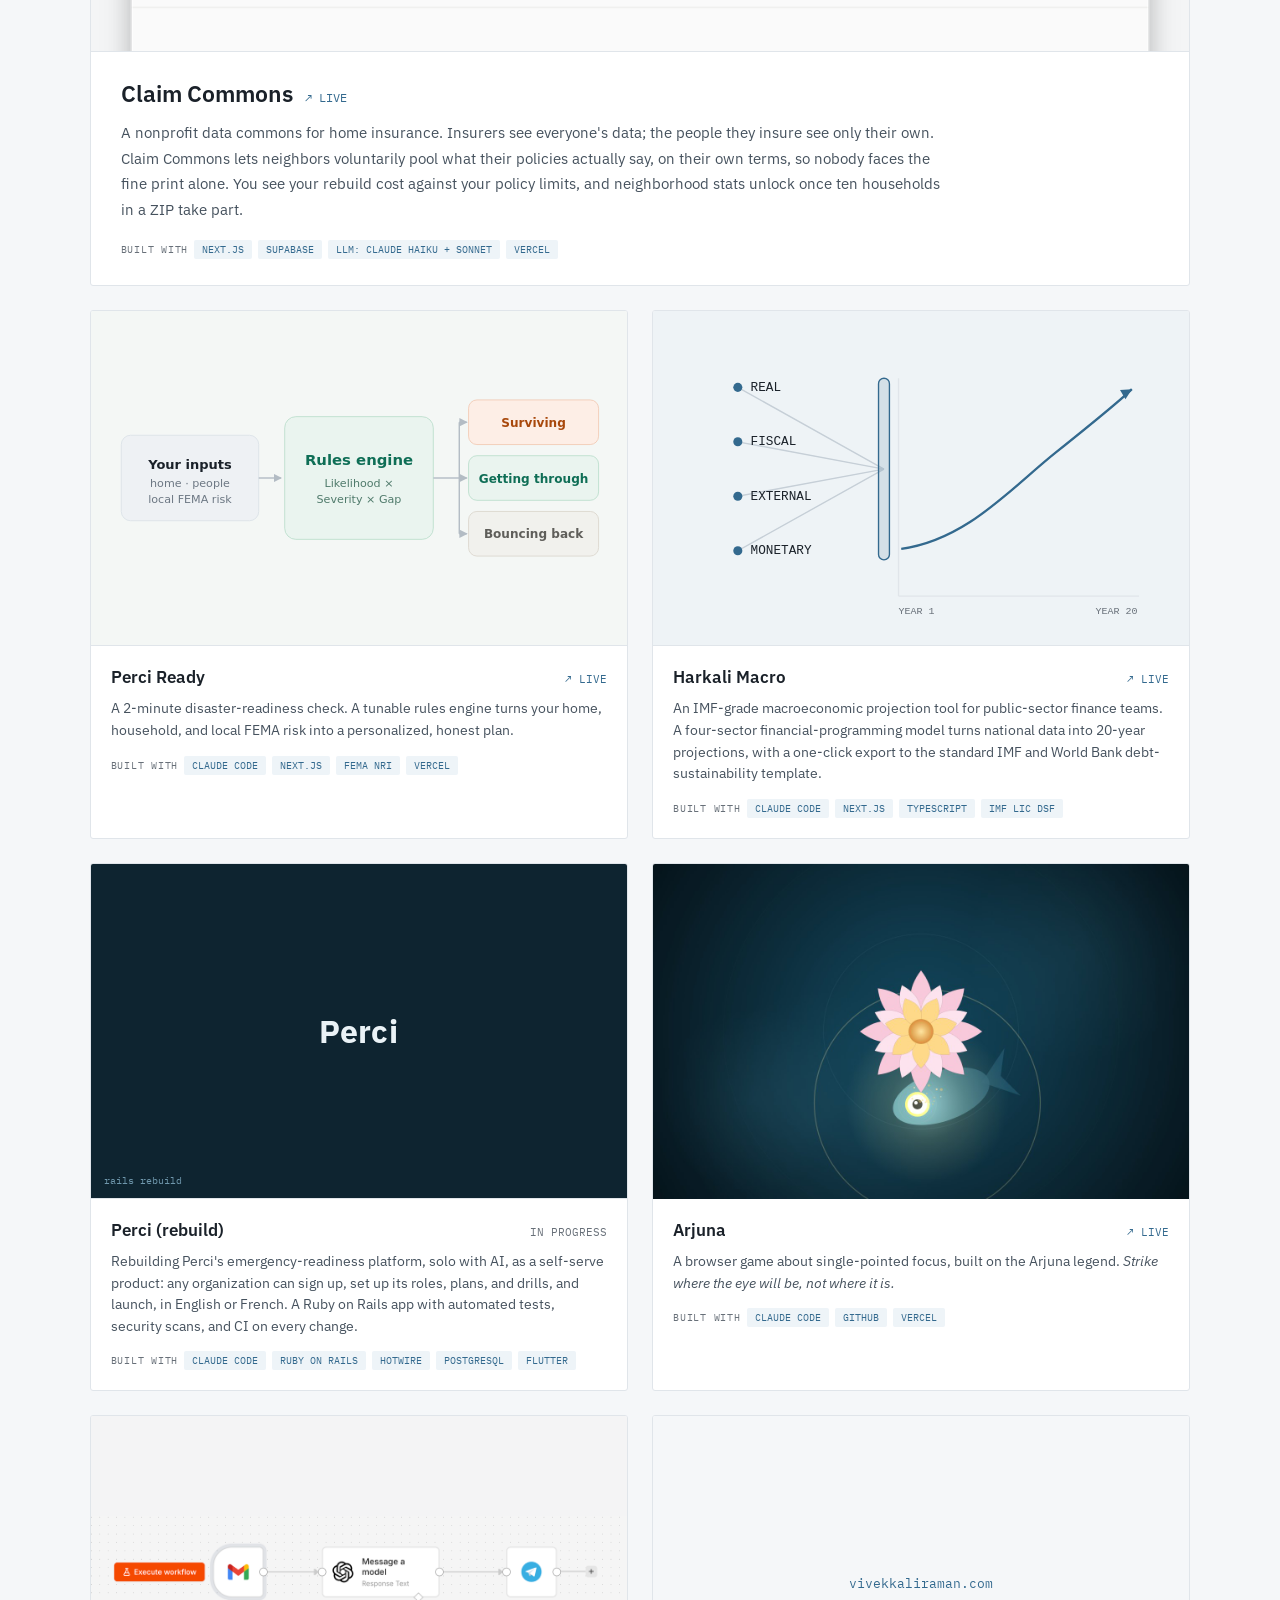
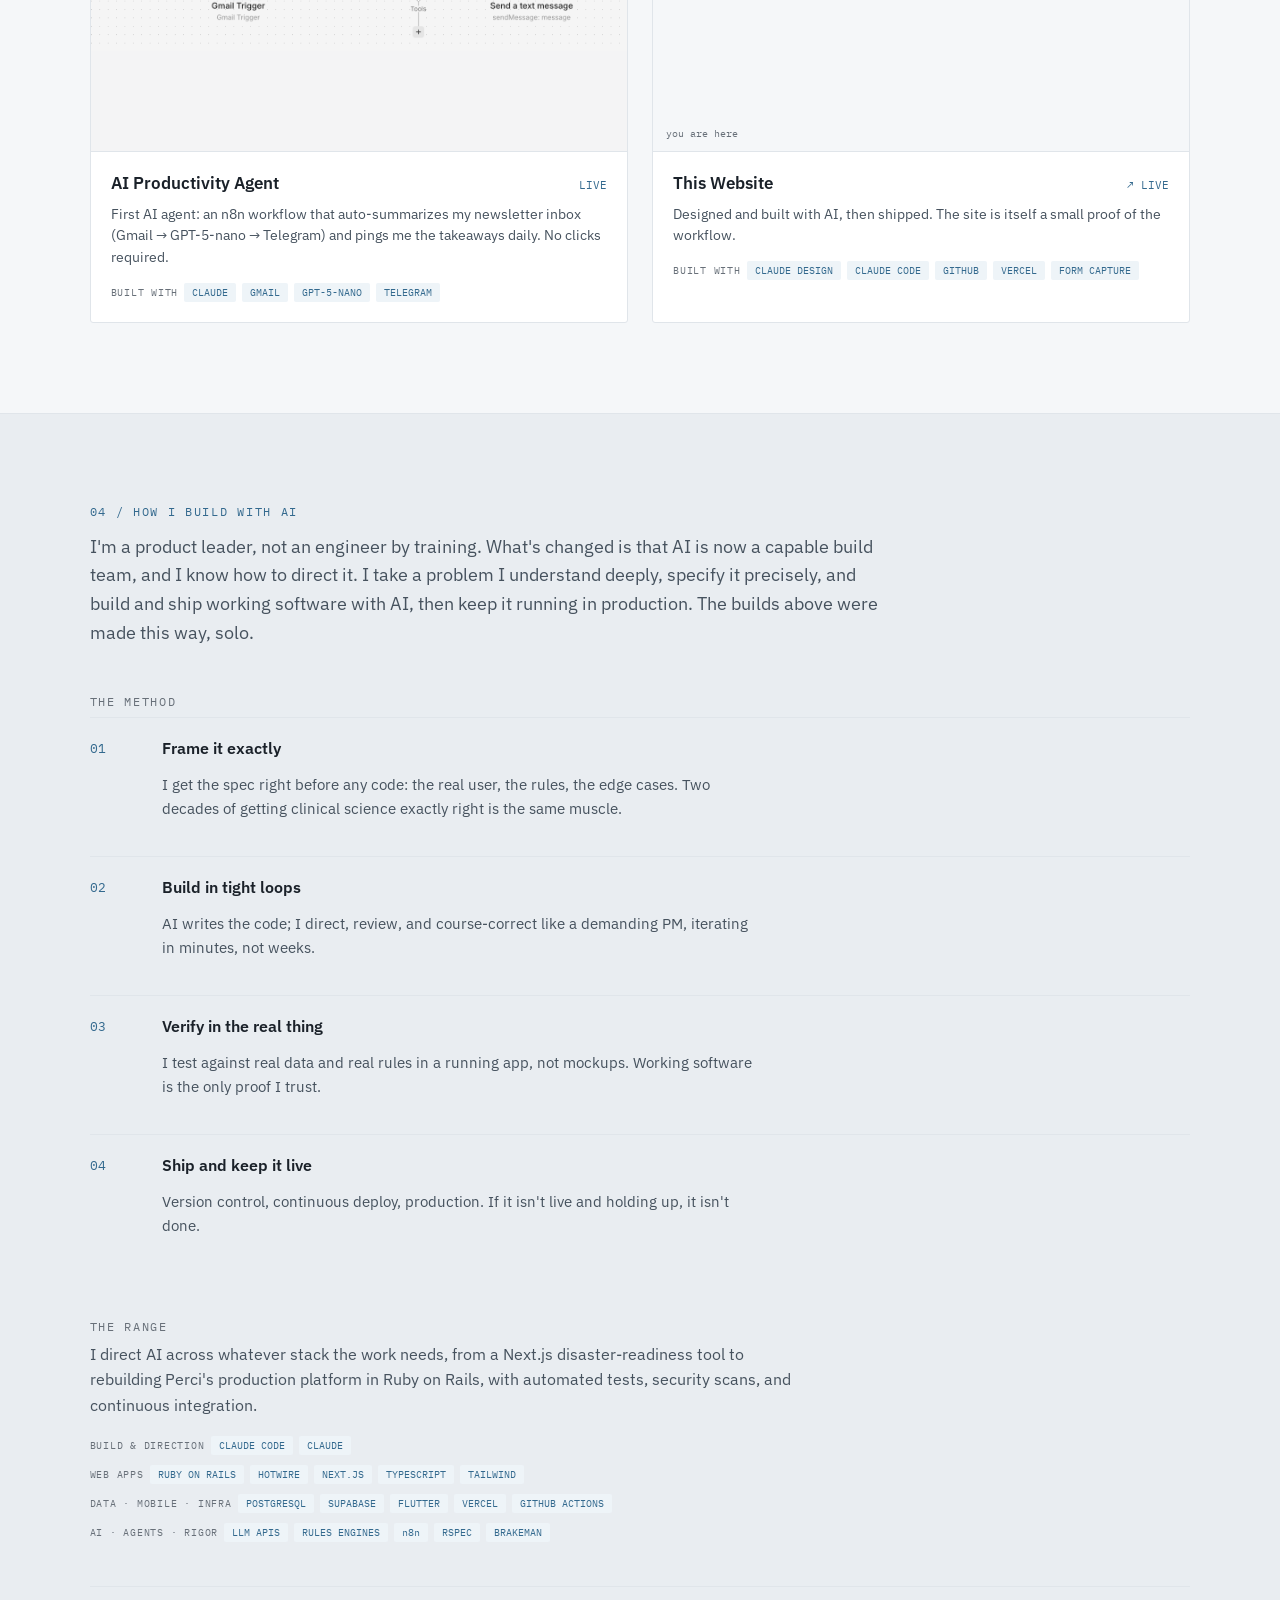
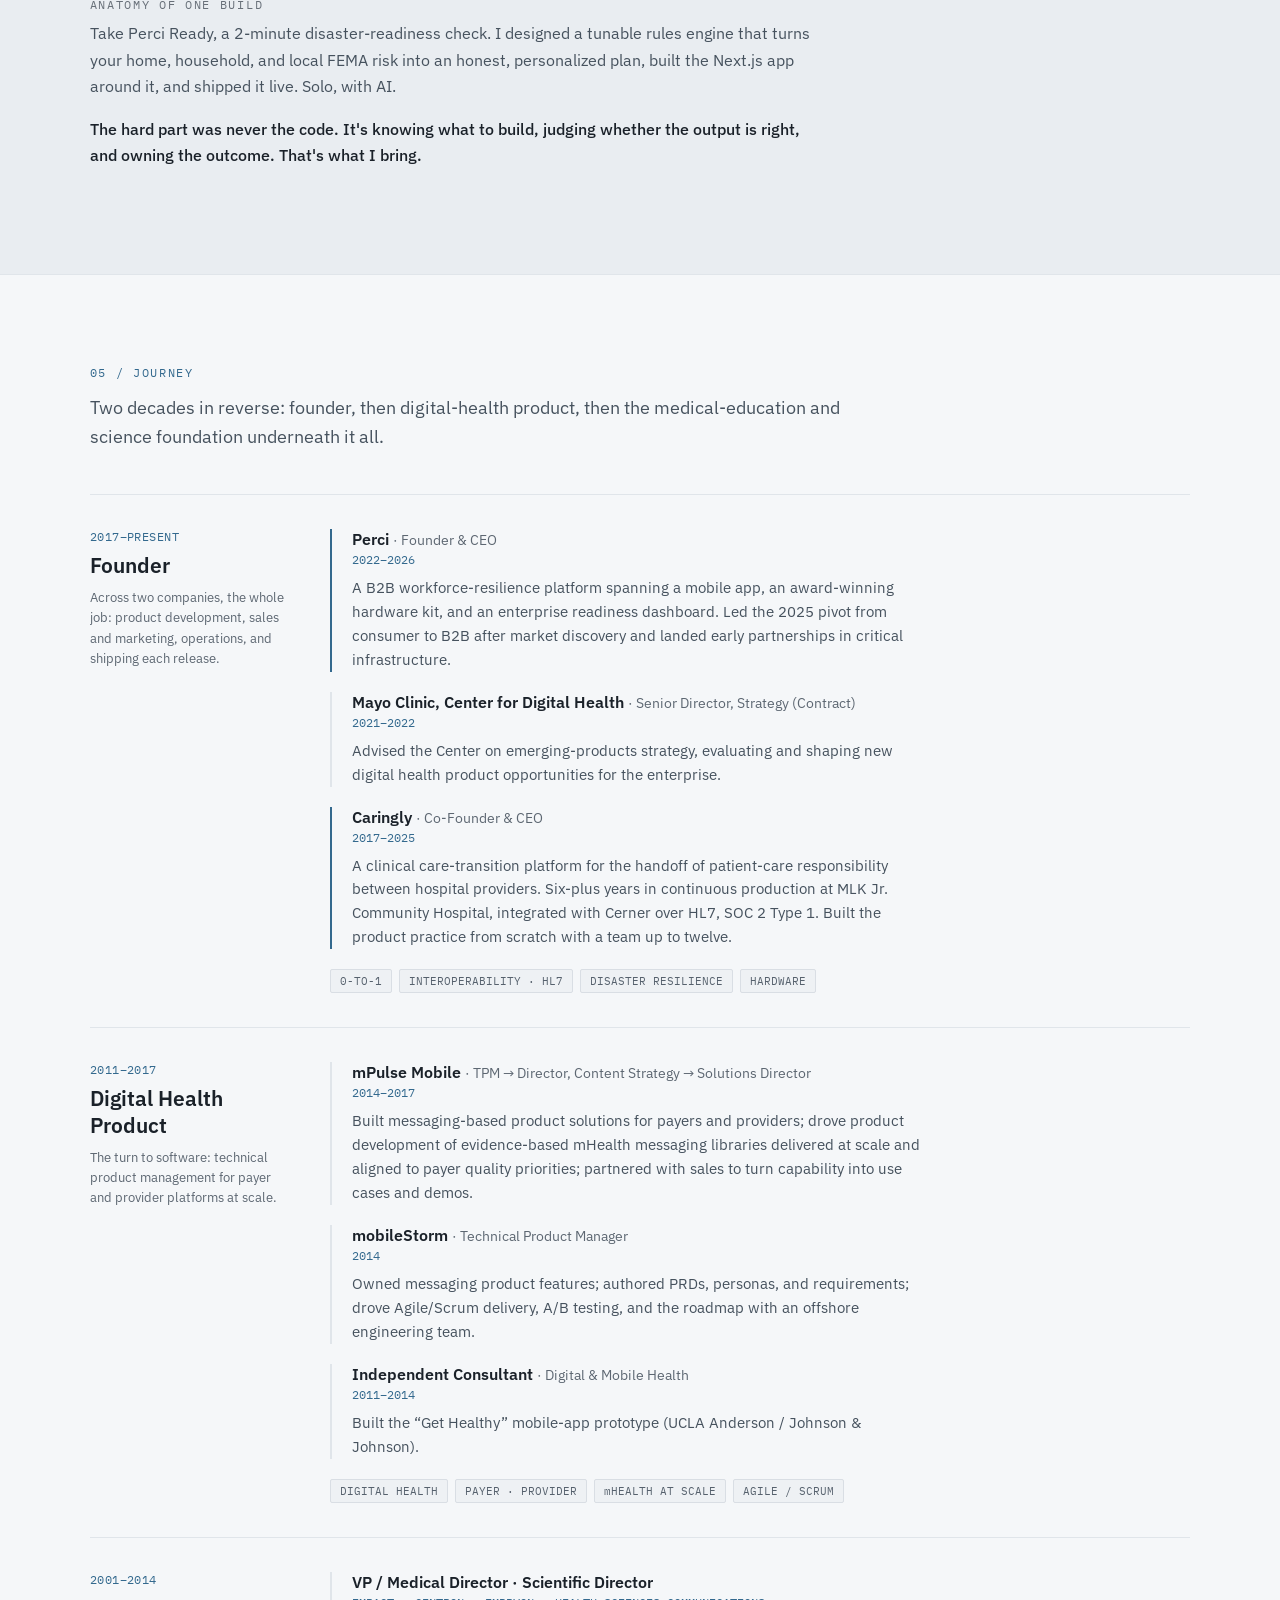
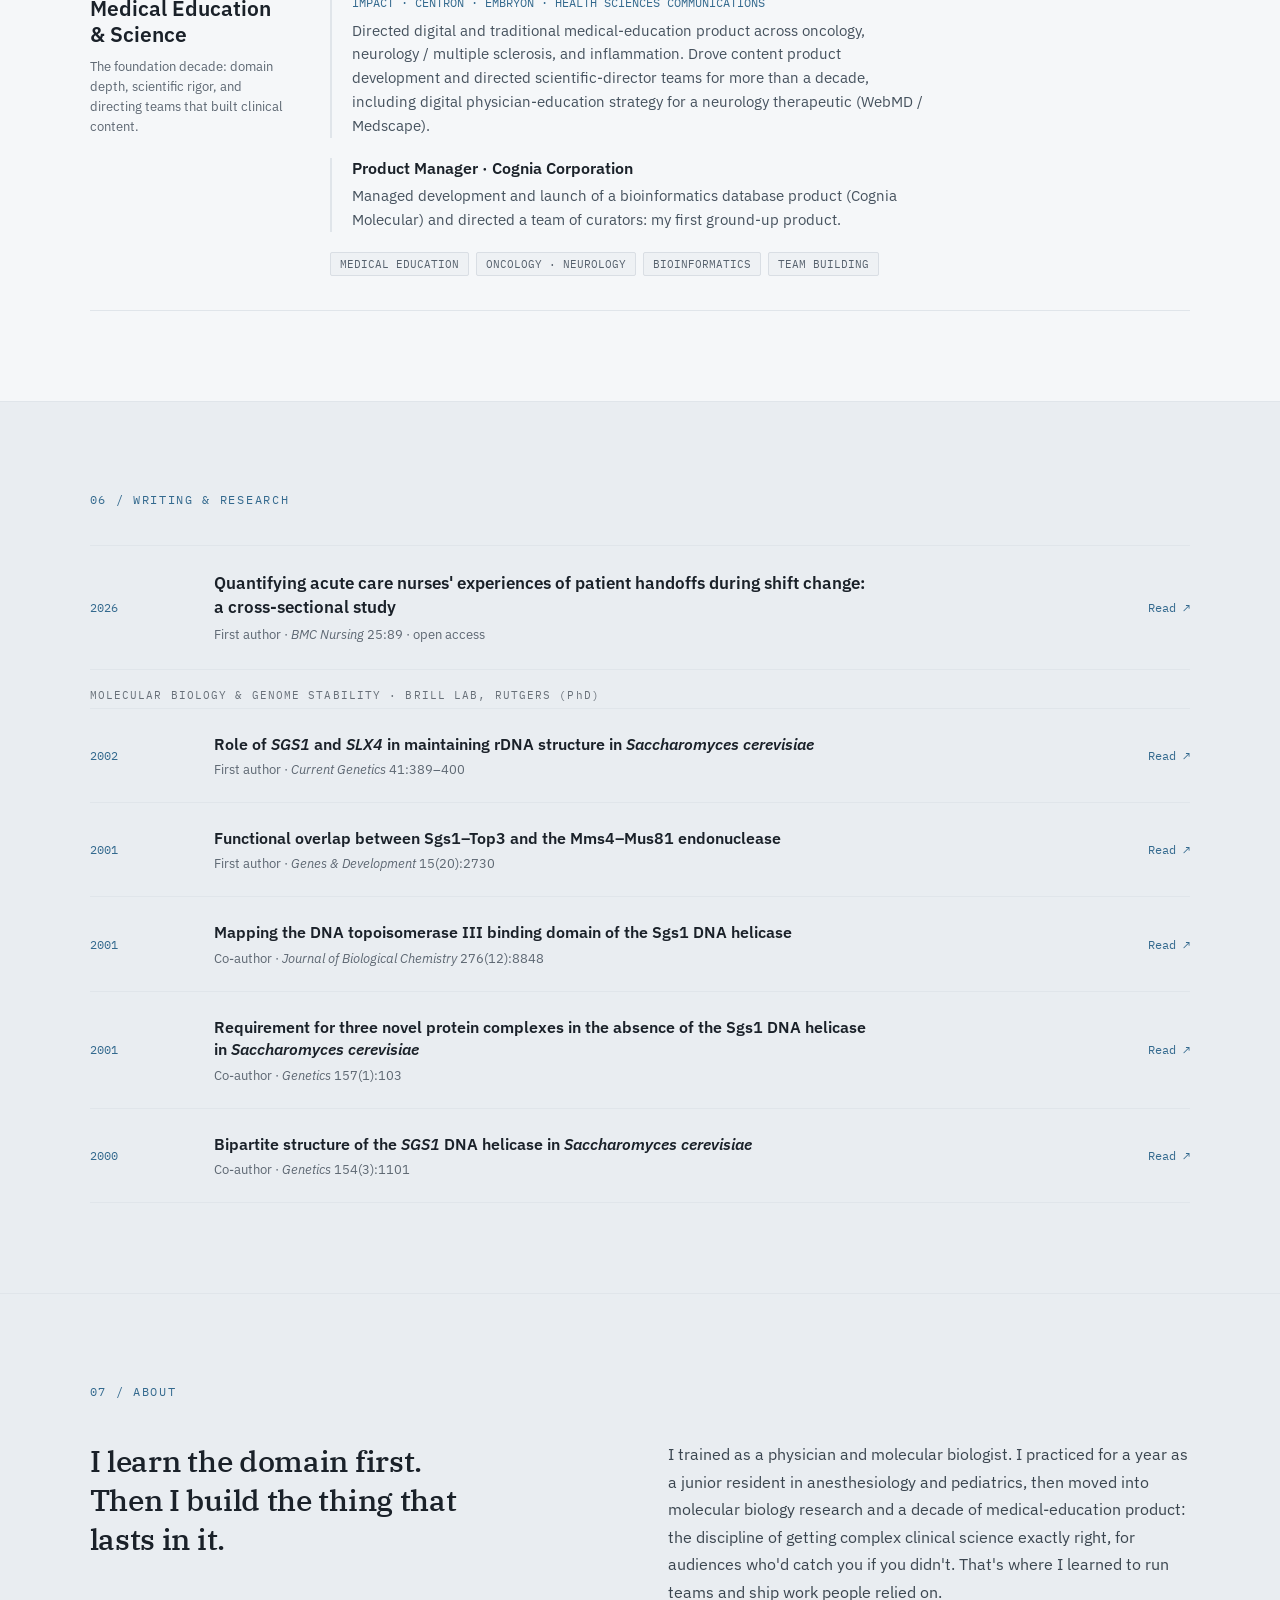
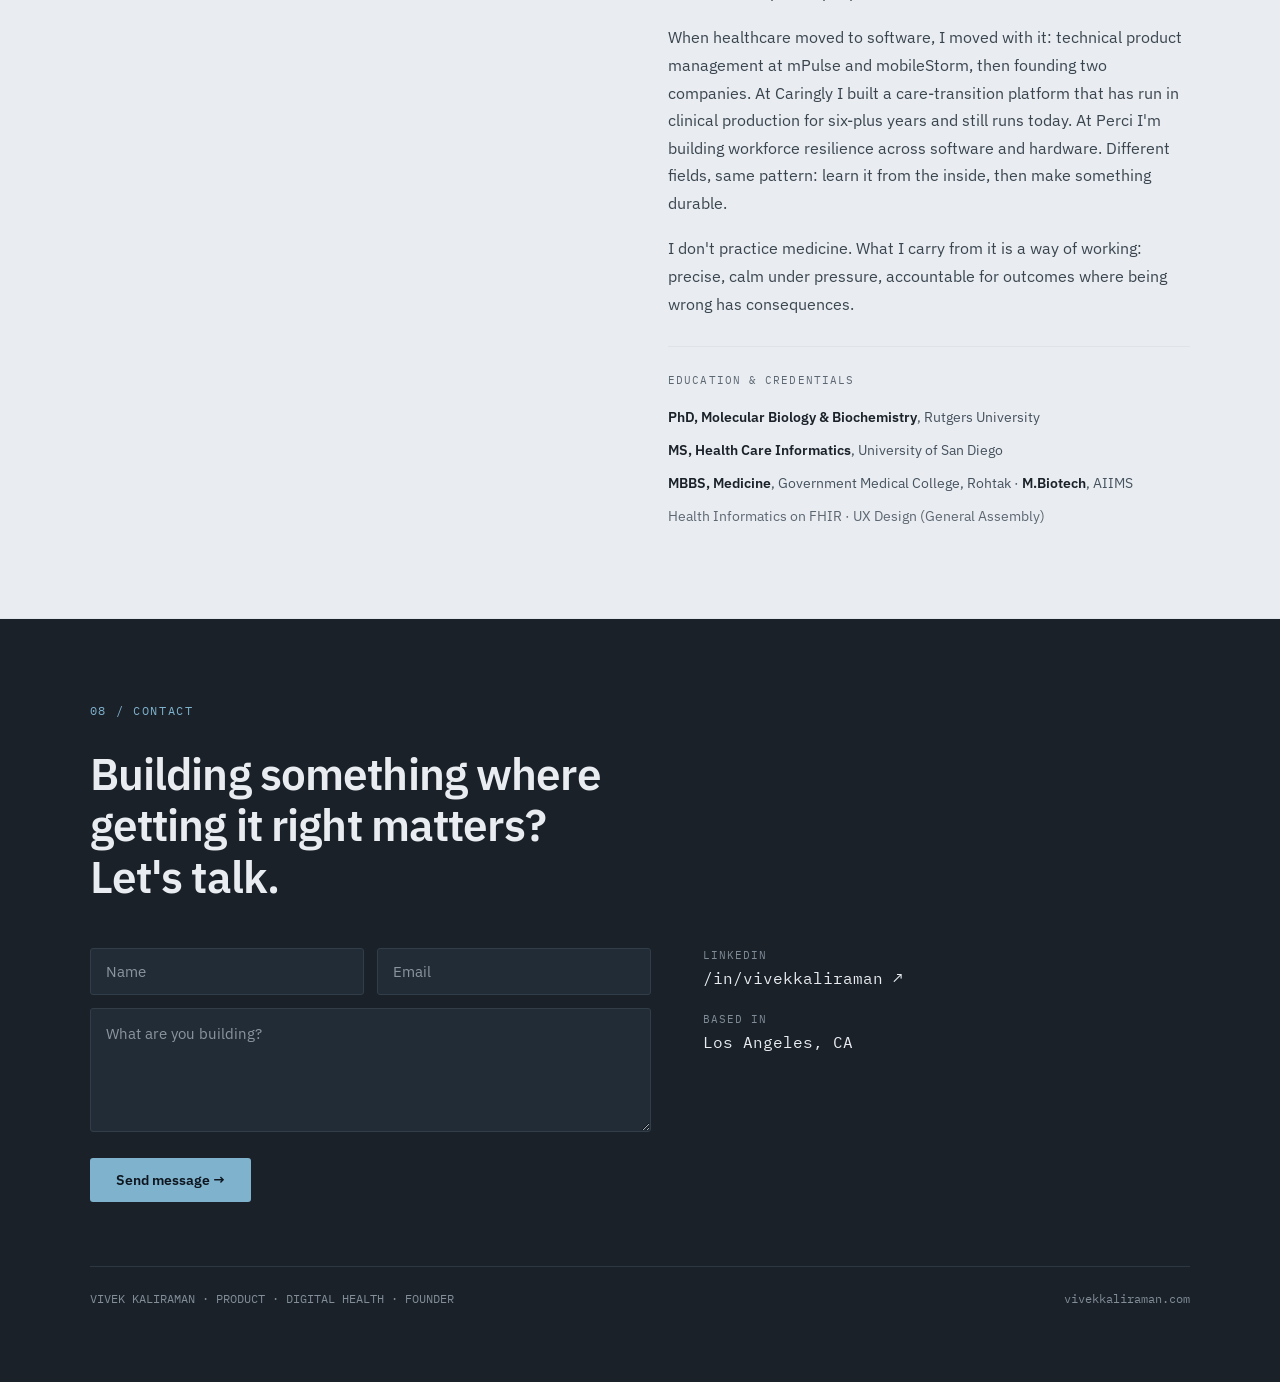
==== commit e1f355d9: "Point Harkali card to its live public site (harkalimacro.com) Harkali now has a public marketing sit" ====
--- a/index.html
+++ b/index.html
@@ -261,7 +261,7 @@
         </div>
       </a>
       <!-- Harkali Macro -->
-      <a href="https://harkali-macro.vercel.app/" target="_blank" rel="noopener" class="build-card">
+      <a href="https://harkalimacro.com/" target="_blank" rel="noopener" class="build-card">
         <div class="build-hero harkali">
           <svg class="harkali-shot" viewBox="0 0 560 340" xmlns="http://www.w3.org/2000/svg" role="img" aria-label="Four sectors, real, fiscal, external and monetary, feeding a 20-year upward projection">
             <g stroke="#c6cfd7" stroke-width="1.5" fill="none">
@@ -296,7 +296,7 @@
         <div class="build-body">
           <div class="build-card-head">
             <div class="build-card-title">Harkali Macro</div>
-            <div class="build-card-status">↗ INVITE ONLY</div>
+            <div class="build-card-status">↗ LIVE</div>
           </div>
           <p class="build-text">An IMF-grade macroeconomic projection tool for public-sector finance teams. A four-sector financial-programming model turns national data into 20-year projections, with a one-click export to the standard IMF and World Bank debt-sustainability template.</p>
           <div class="built-with">
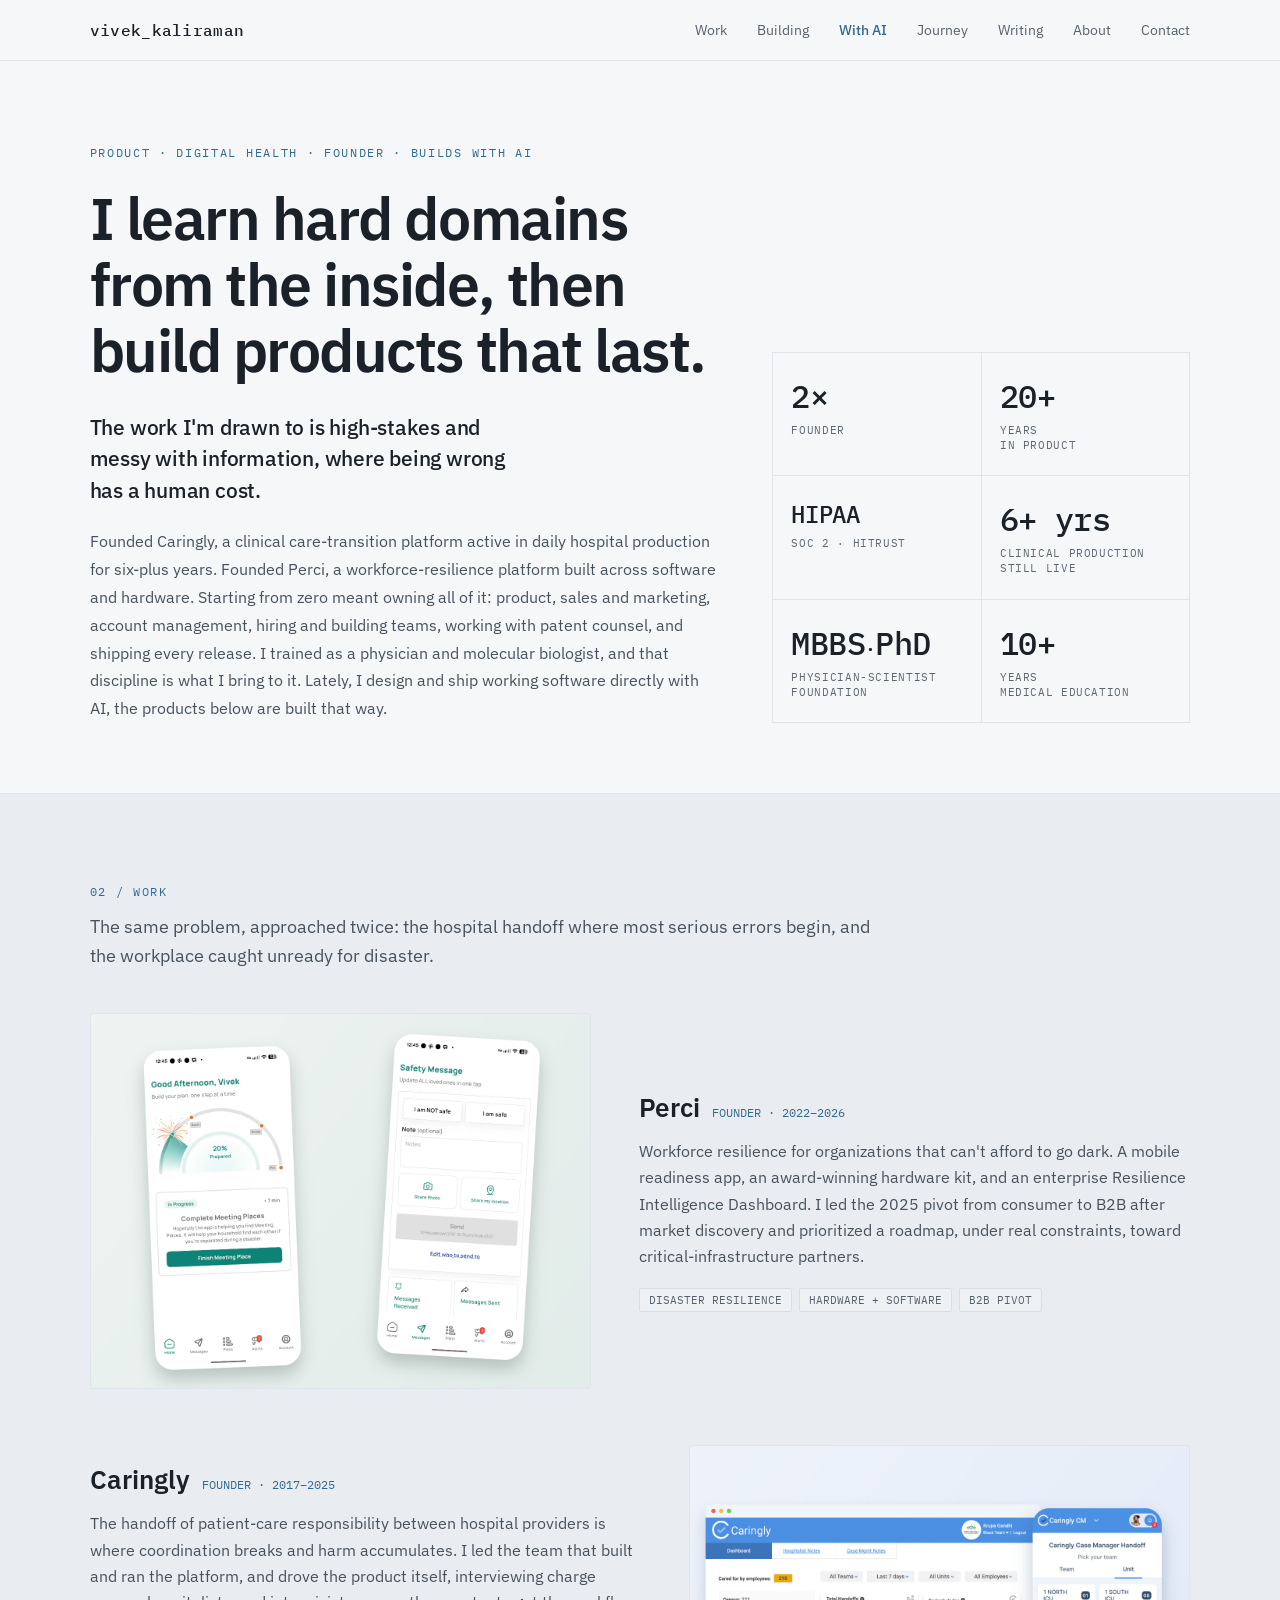
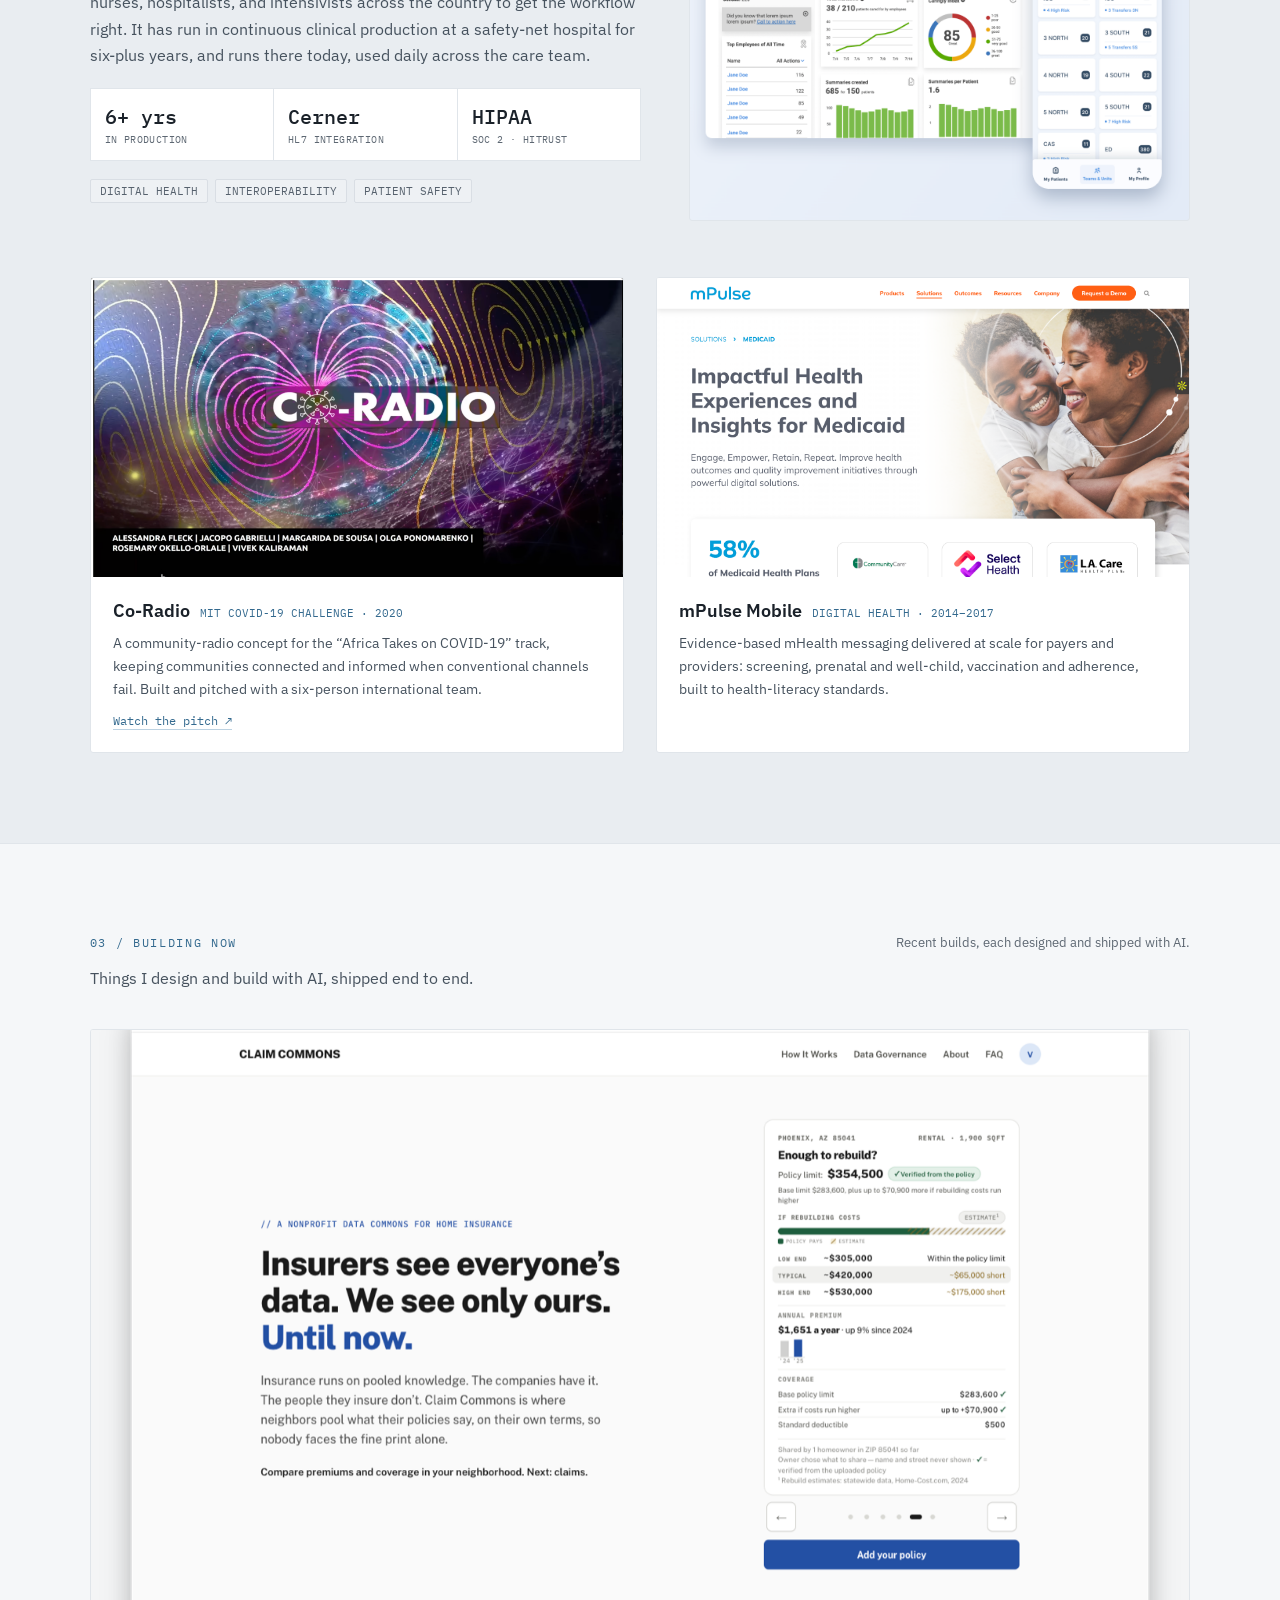
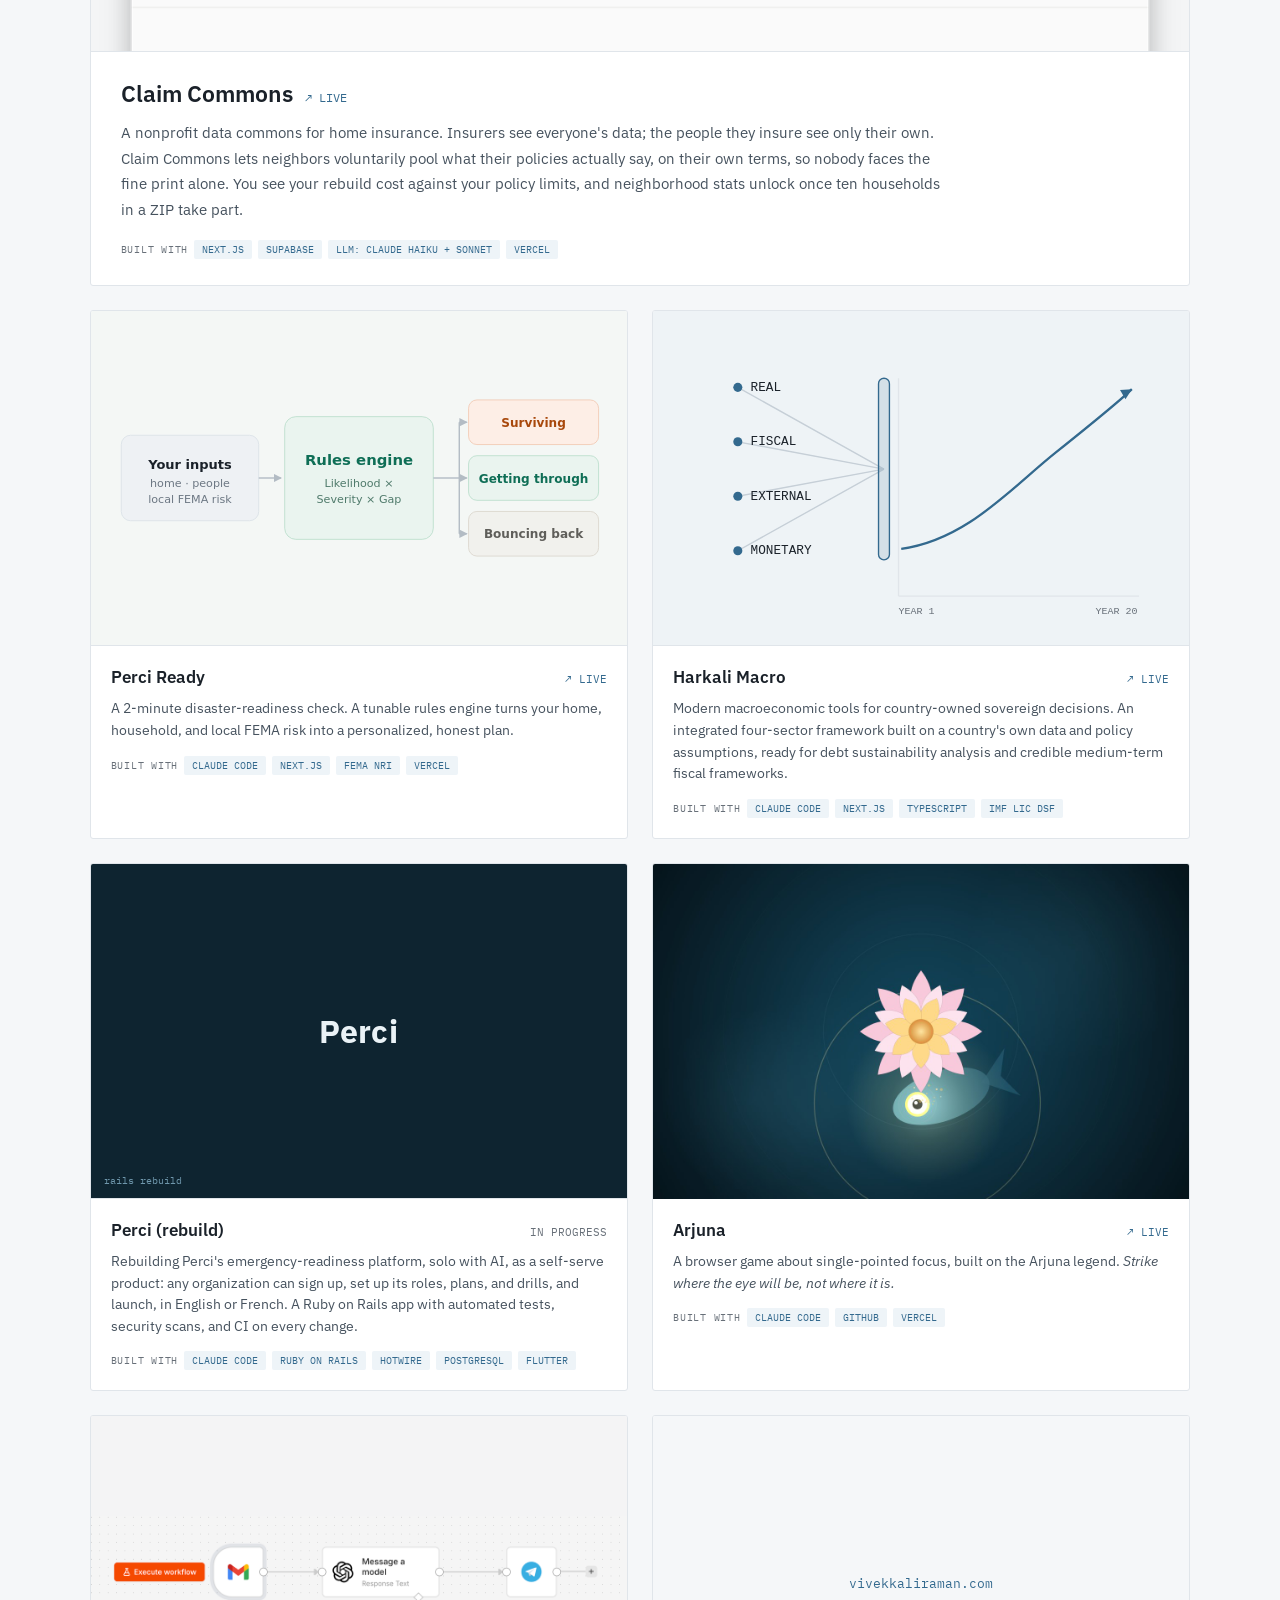
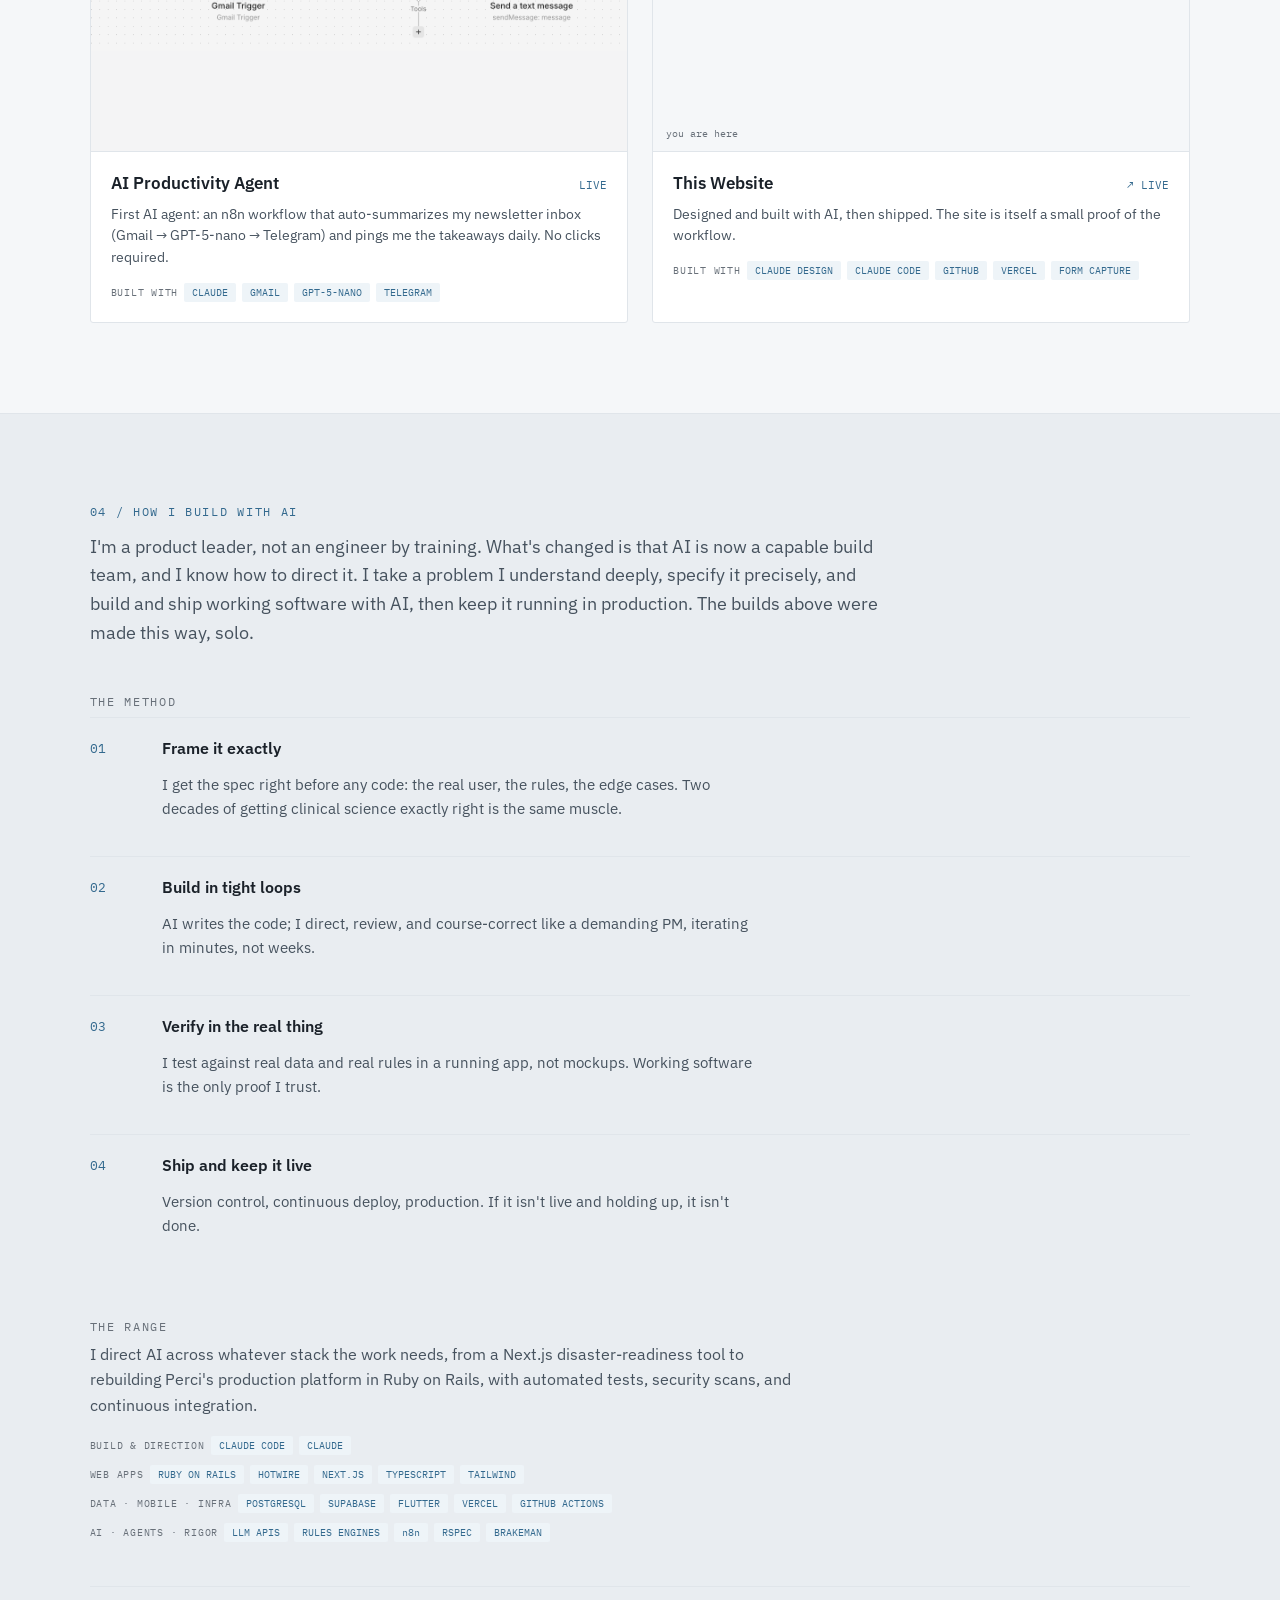
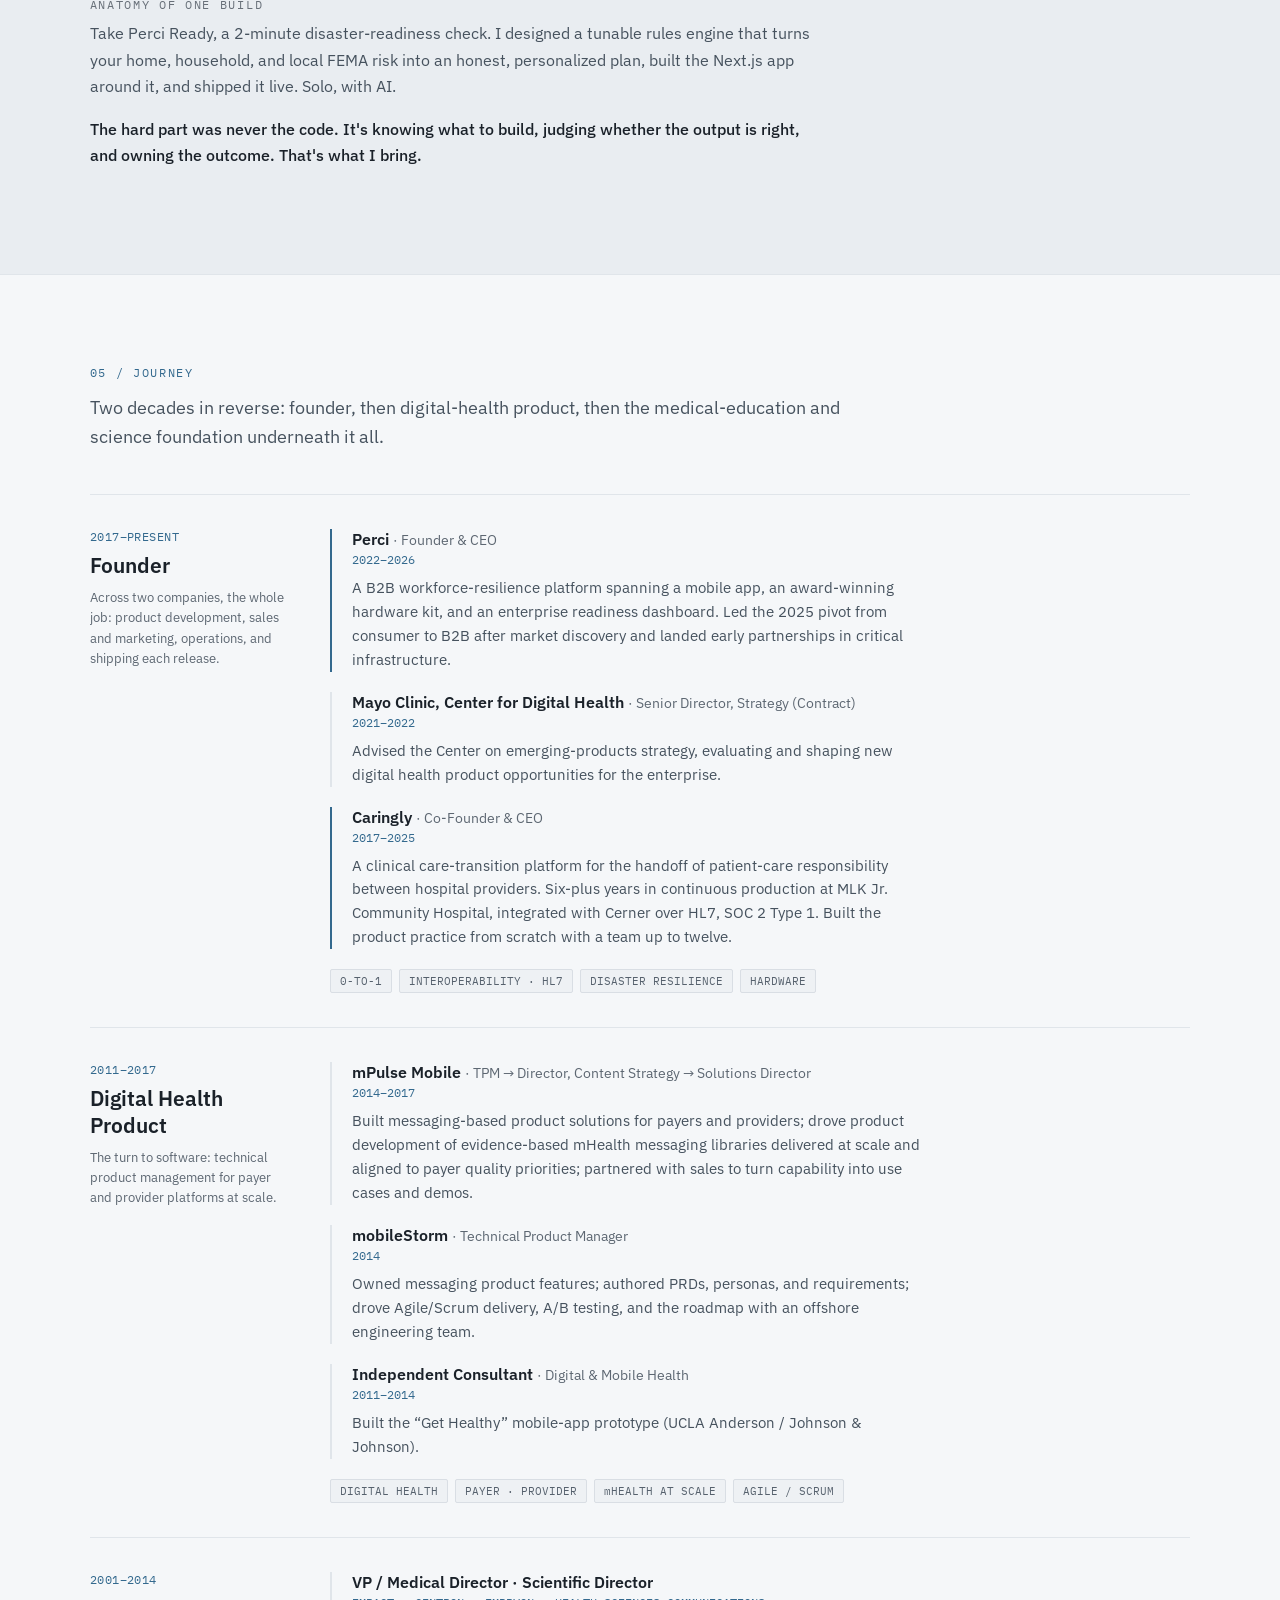
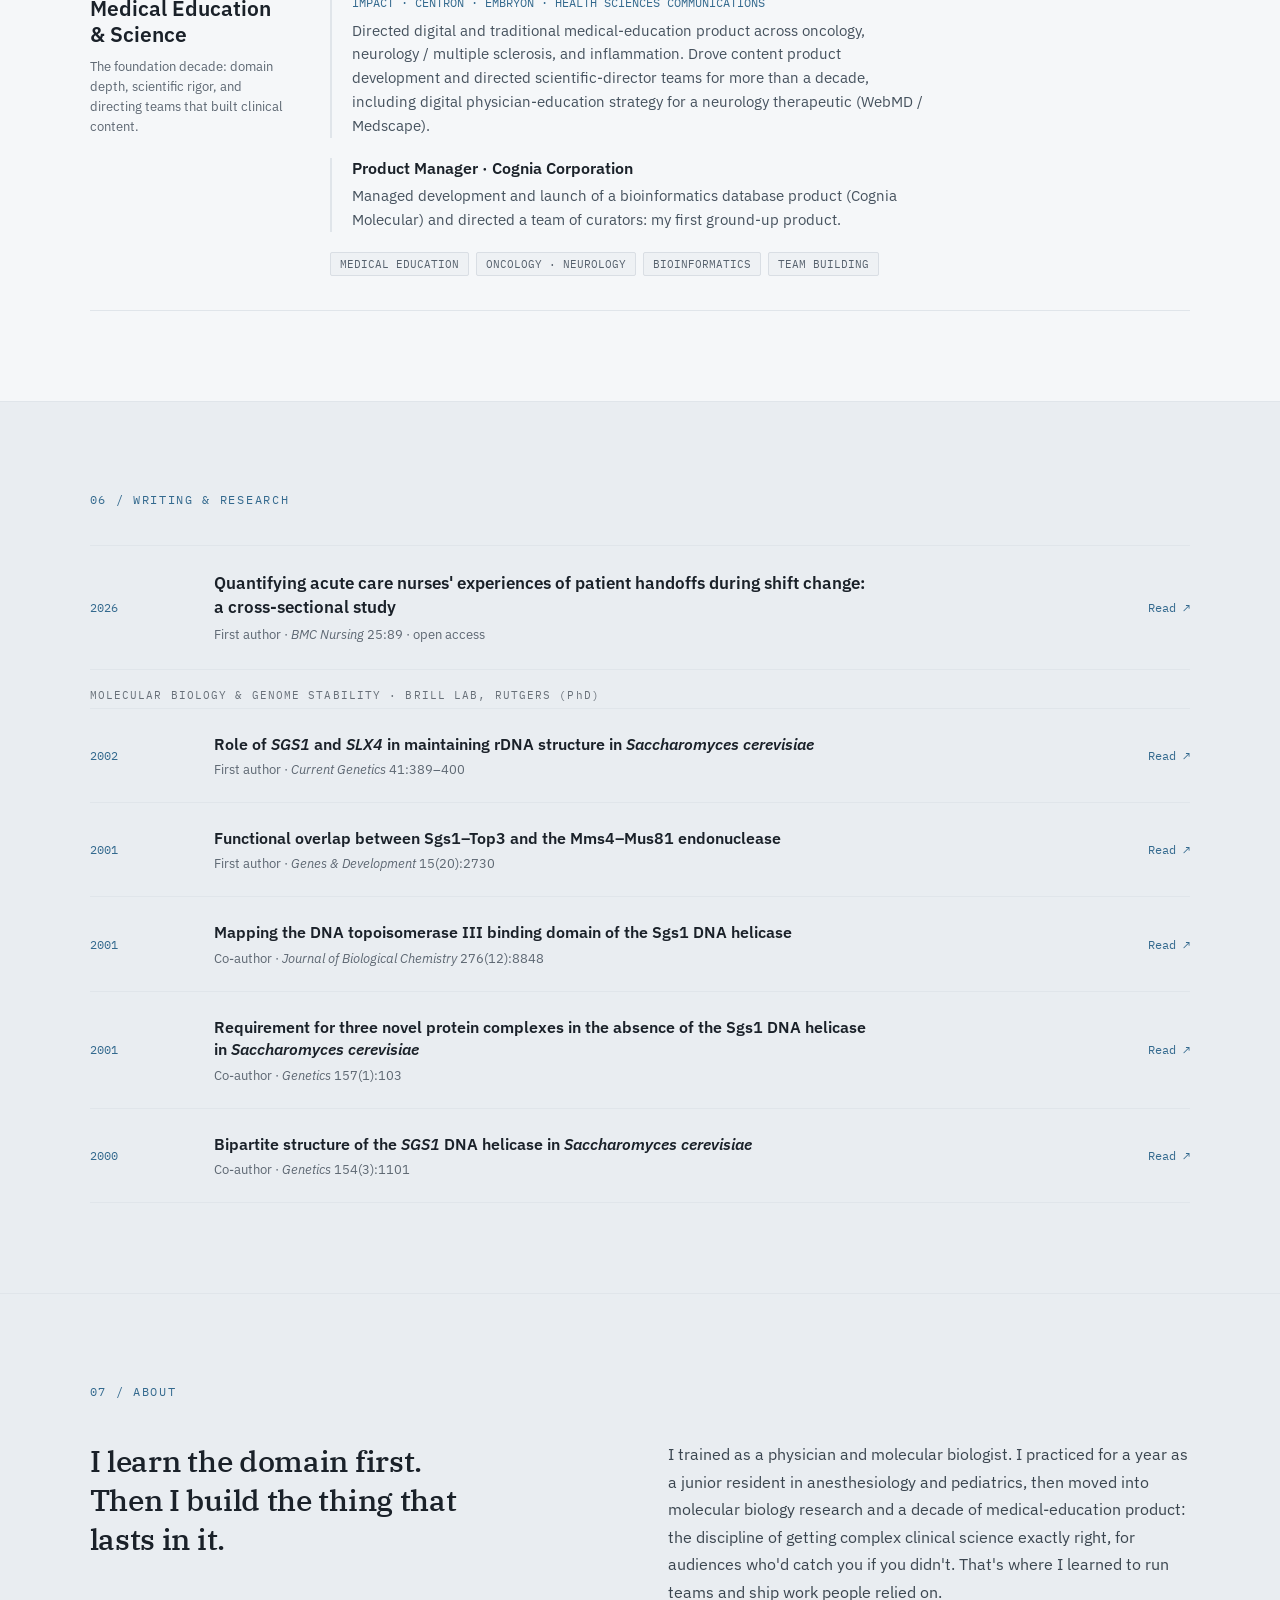
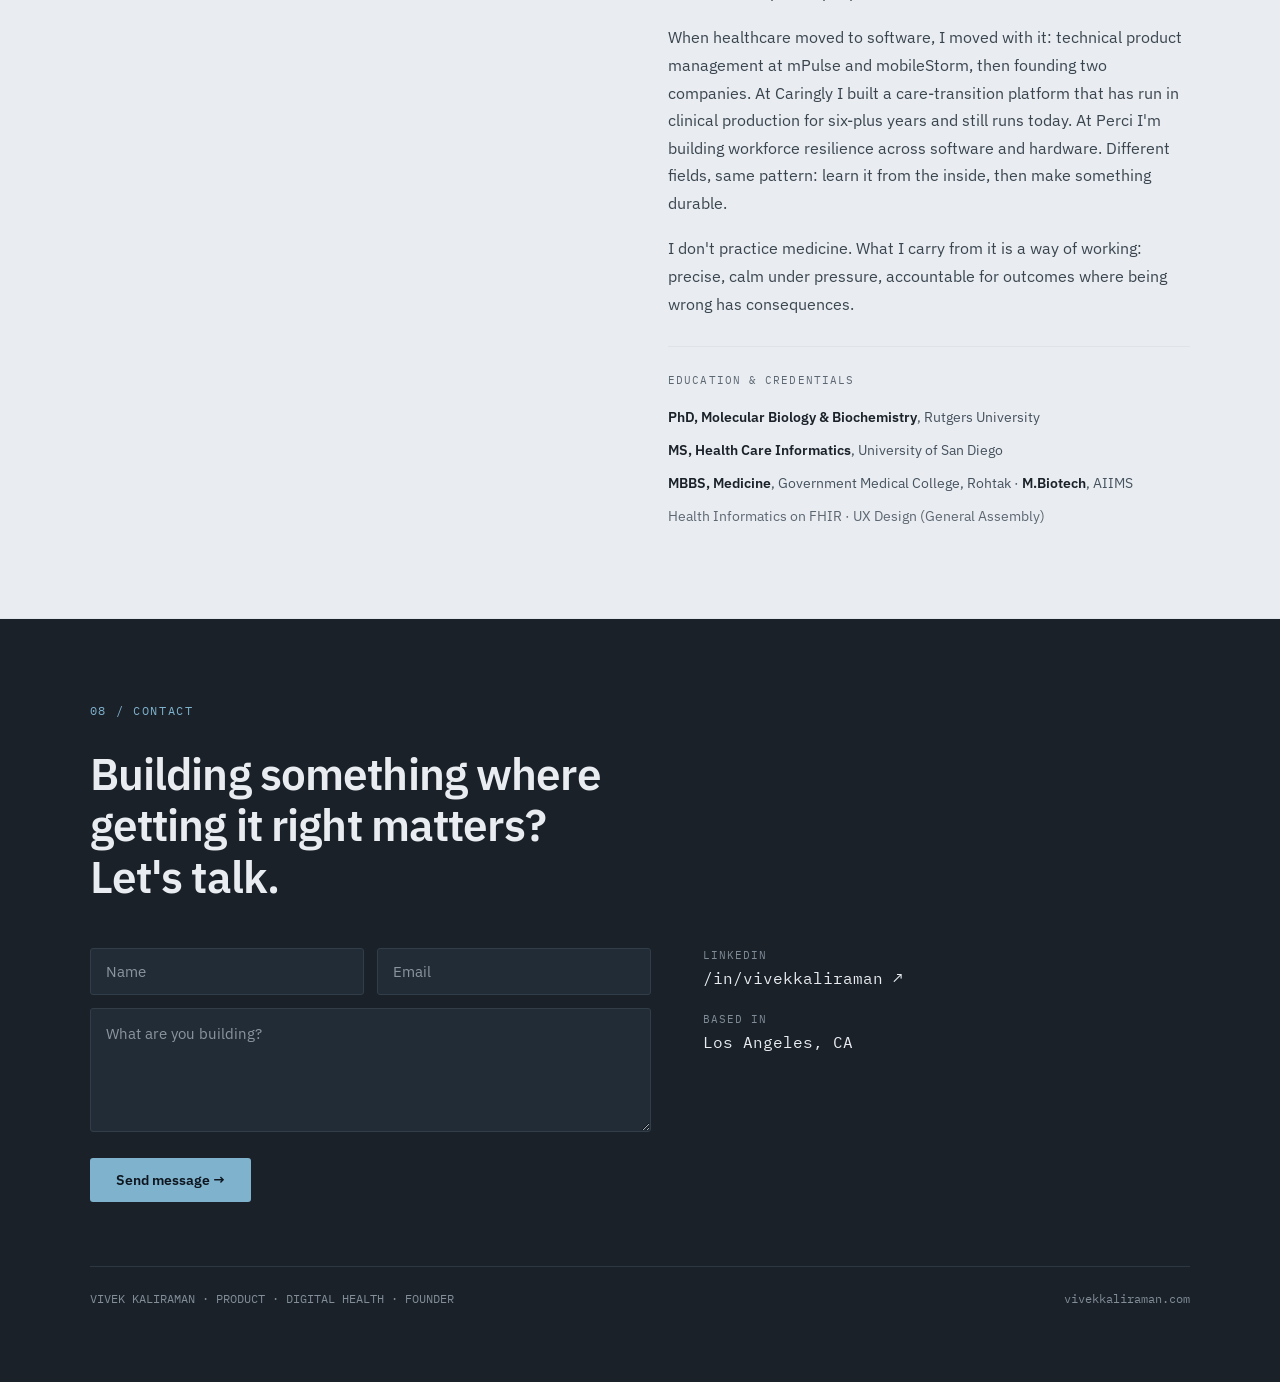
==== commit 7ab105fd: "Align Harkali card copy with its public tagline Match harkalimacro.com's positioning: country-owned " ====
--- a/index.html
+++ b/index.html
@@ -298,7 +298,7 @@
             <div class="build-card-title">Harkali Macro</div>
             <div class="build-card-status">↗ LIVE</div>
           </div>
-          <p class="build-text">An IMF-grade macroeconomic projection tool for public-sector finance teams. A four-sector financial-programming model turns national data into 20-year projections, with a one-click export to the standard IMF and World Bank debt-sustainability template.</p>
+          <p class="build-text">Modern macroeconomic tools for country-owned sovereign decisions. An integrated four-sector framework built on a country's own data and policy assumptions, ready for debt sustainability analysis and credible medium-term fiscal frameworks.</p>
           <div class="built-with">
             <span class="built-with-label">BUILT WITH</span>
             <span class="pill">CLAUDE CODE</span>
